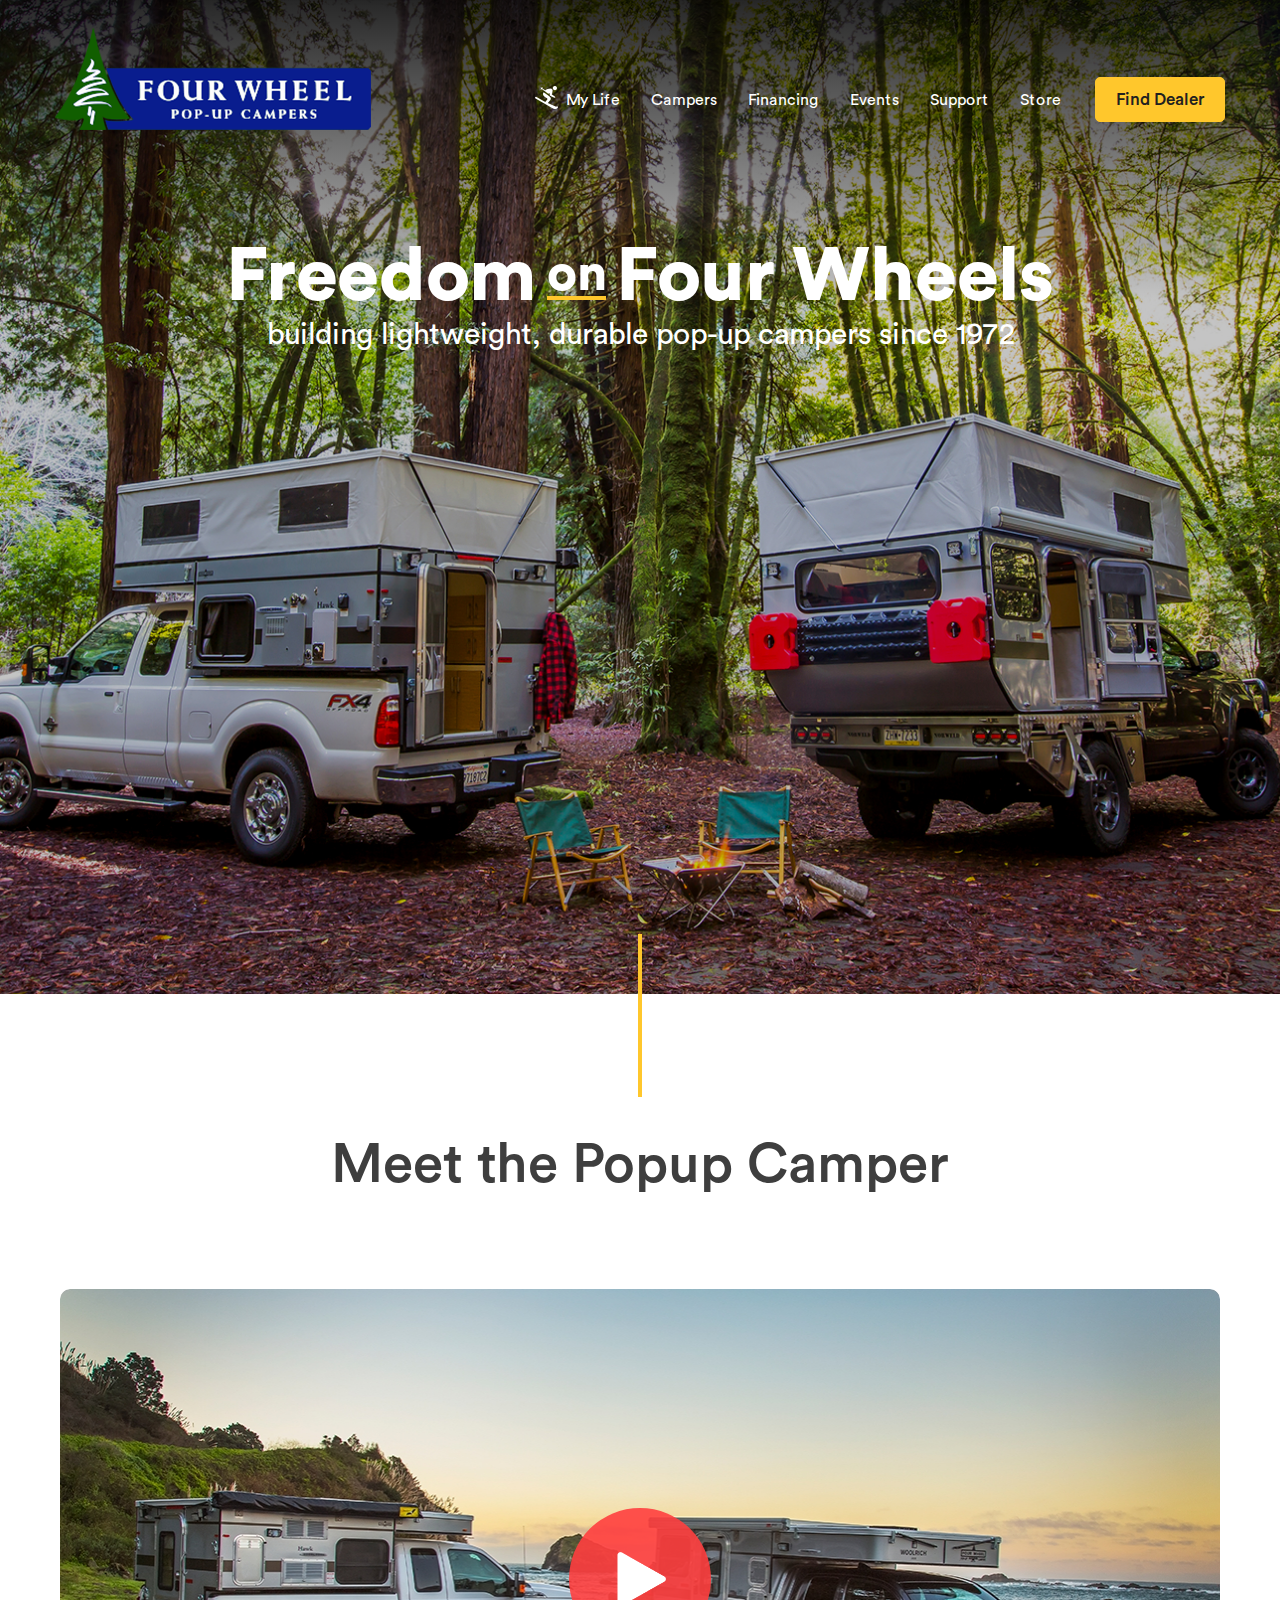
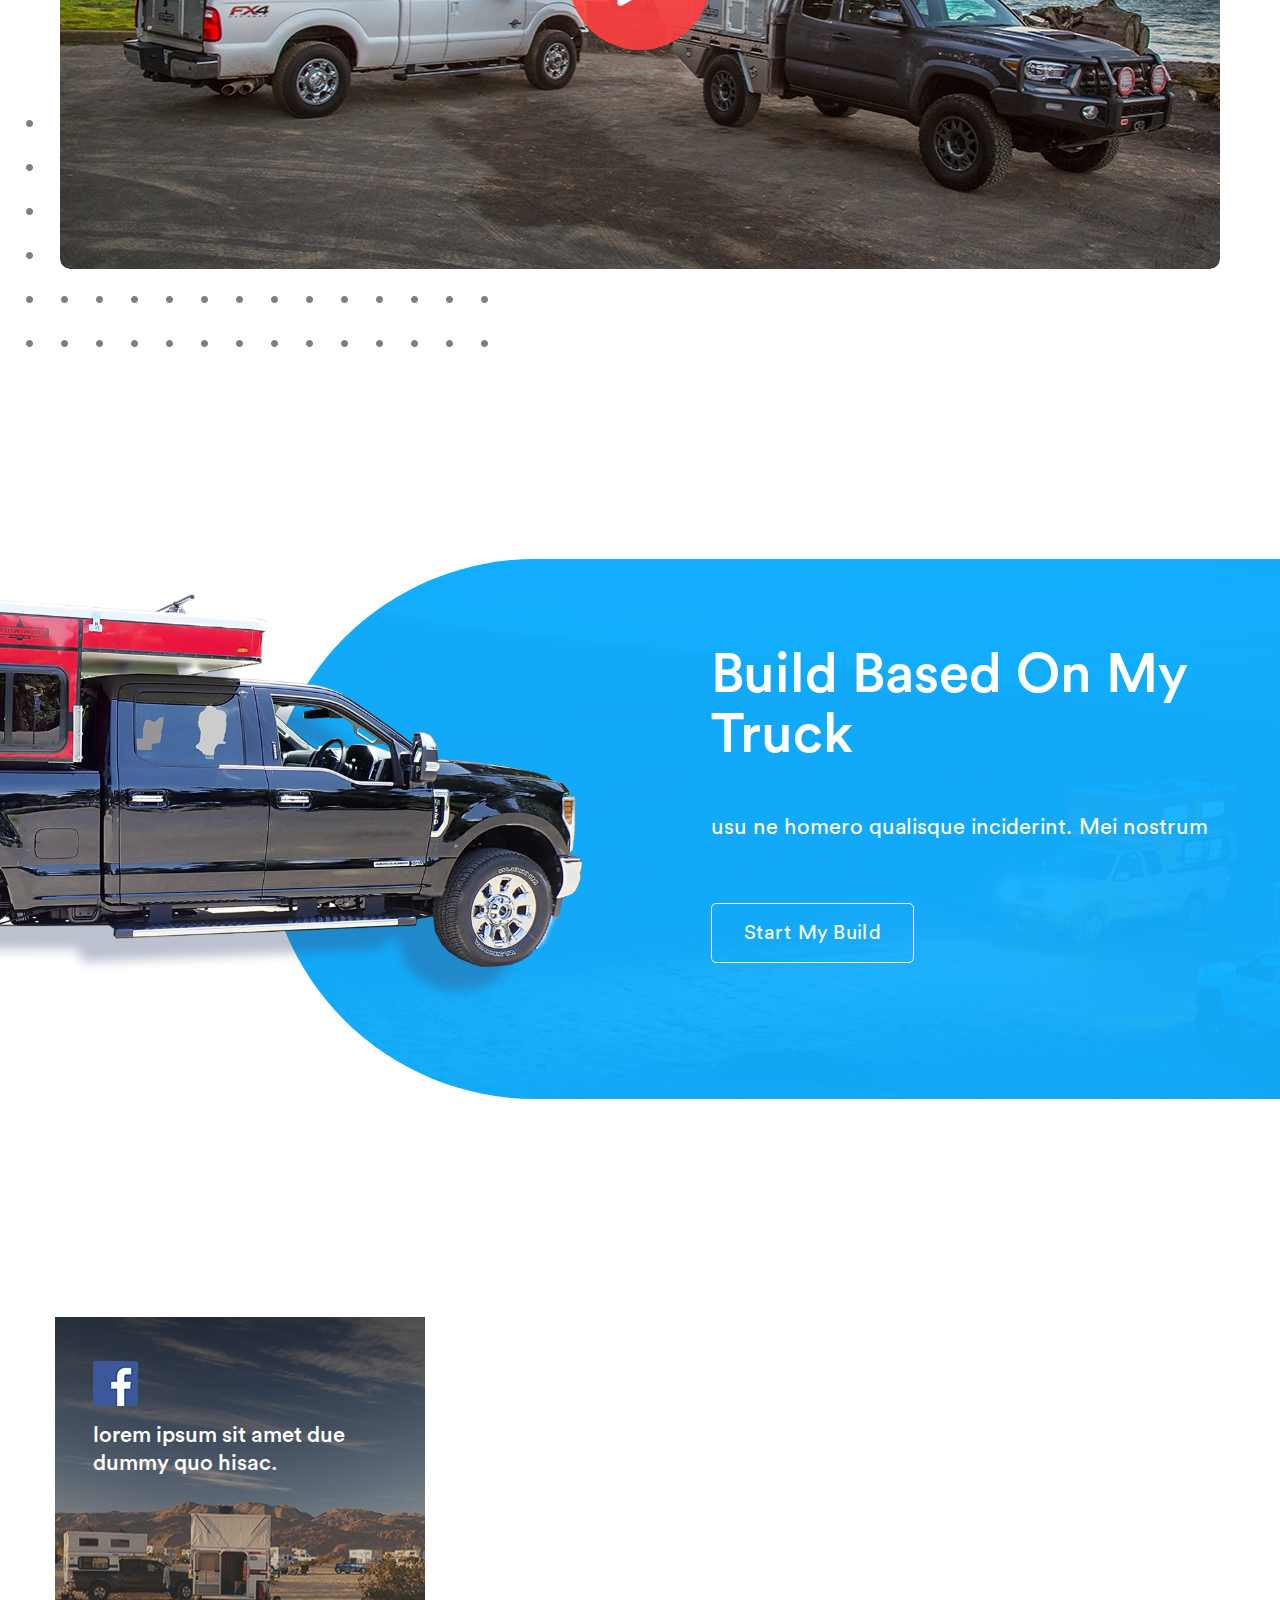
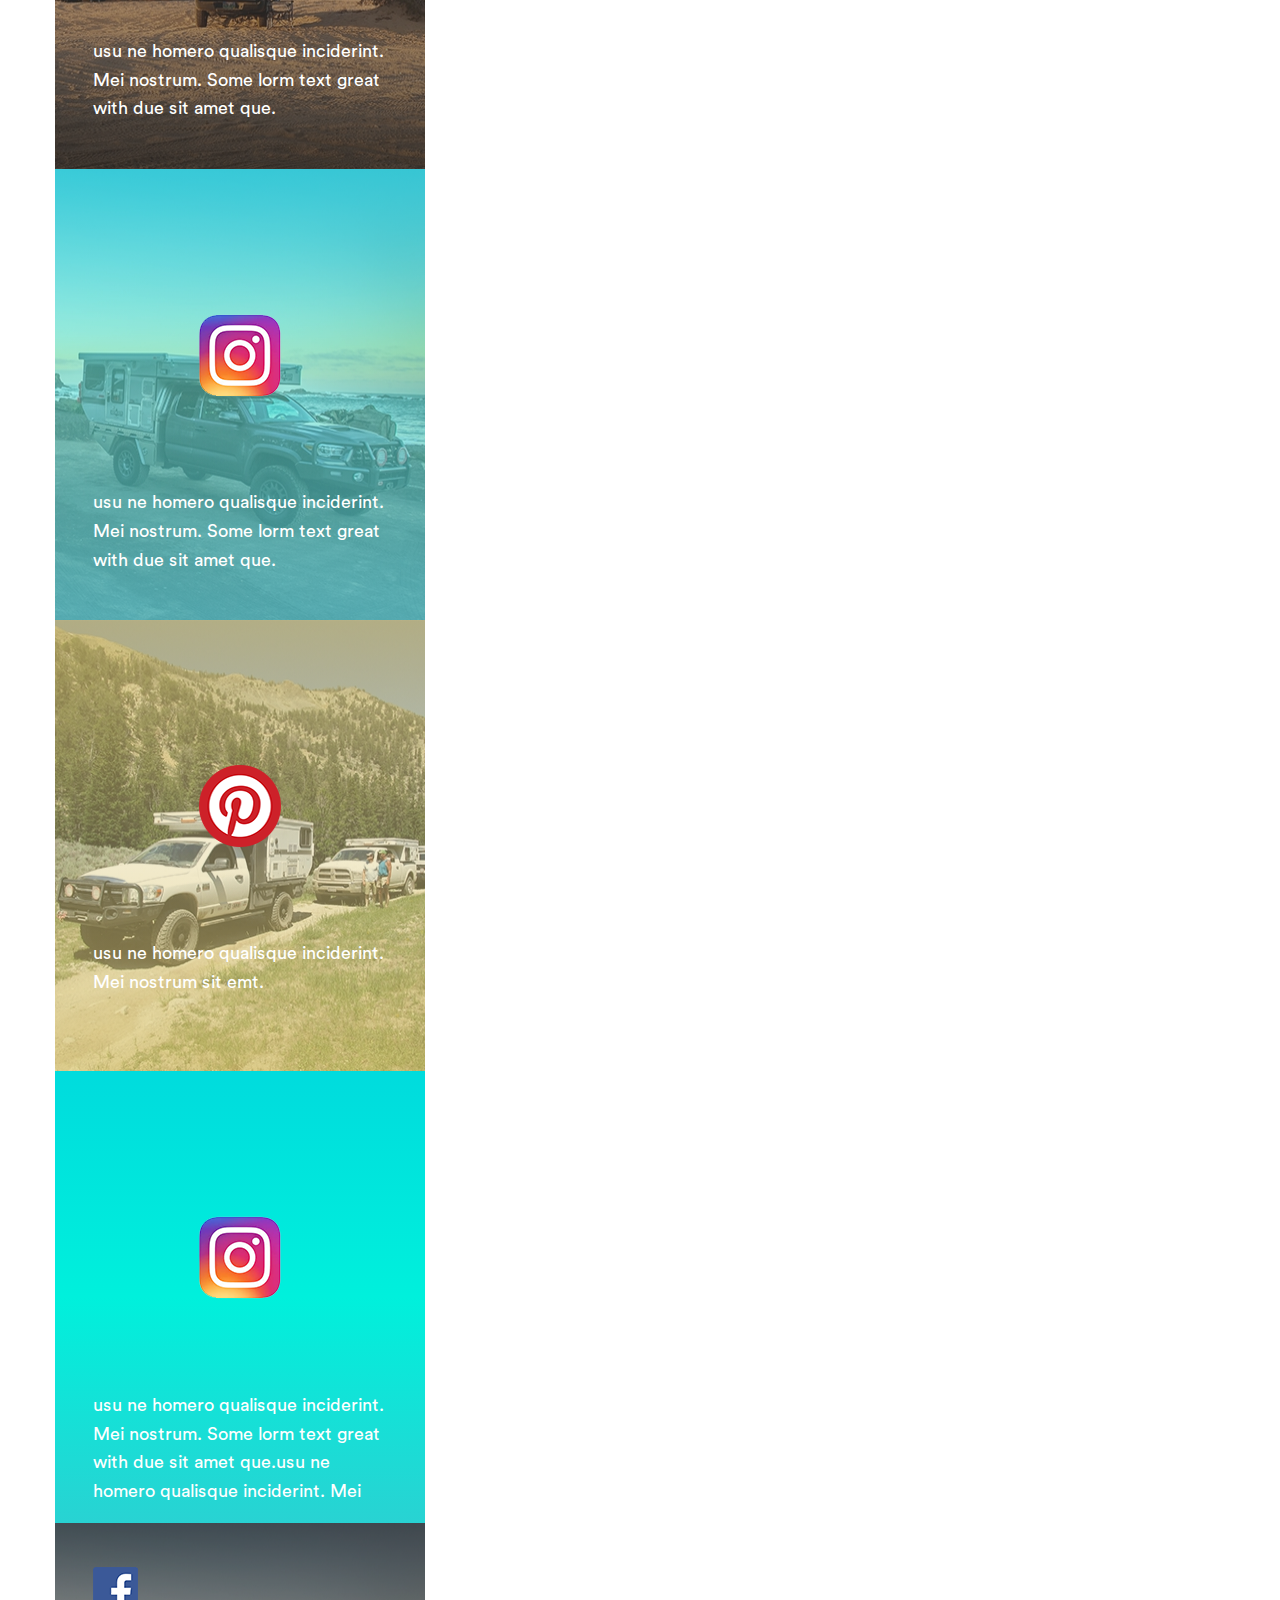
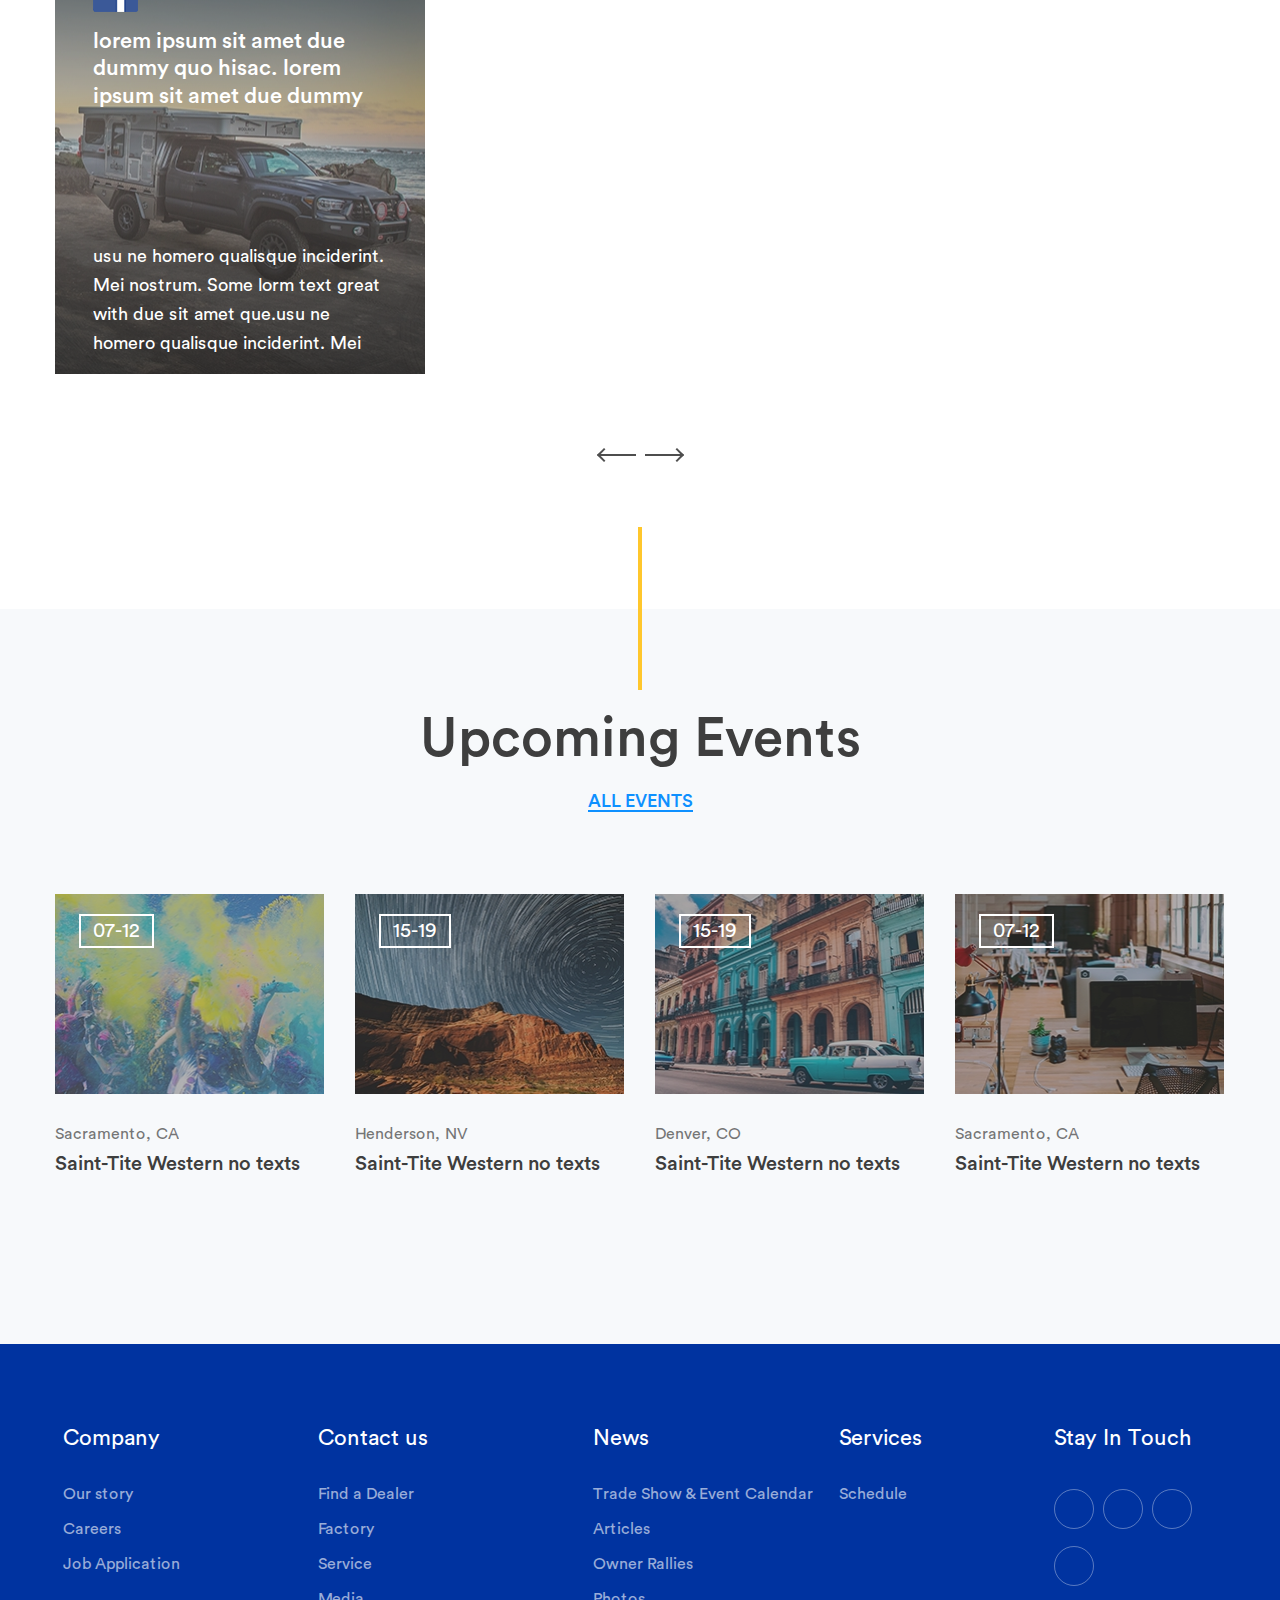
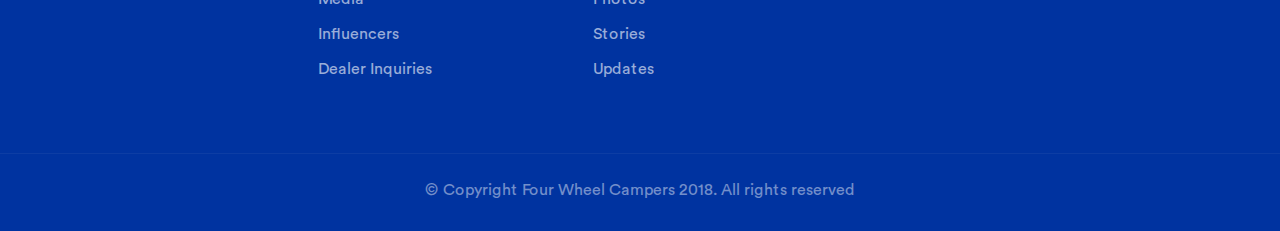
==== index.html @ 594dcde8 "Initial commit" ====
<!DOCTYPE html>
<html>
<head>
    <meta charset="utf-8">
    <meta http-equiv="X-UA-Compatible" content="IE=edge">
    <meta name="format-detection" content="telephone=no">
    <meta name="viewport" content="width=device-width, initial-scale=1">
    <title>Home - Four Wheel Campers | Low Profile, Light Weight, Pop-up Truck Campers</title>

    <link href="https://fonts.googleapis.com/css?family=Roboto:300,400,500" rel="stylesheet">
    <link rel="stylesheet" href="https://use.fontawesome.com/releases/v5.5.0/css/all.css" integrity="sha384-B4dIYHKNBt8Bc12p+WXckhzcICo0wtJAoU8YZTY5qE0Id1GSseTk6S+L3BlXeVIU" crossorigin="anonymous">
    <link rel="stylesheet" href="https://cdnjs.cloudflare.com/ajax/libs/Swiper/4.4.2/css/swiper.min.css">


    <link href="assets/css/screen.css" rel="stylesheet" type="text/css">
    <!--[if IE]>
    <script src="http://html5shiv.googlecode.com/svn/trunk/html5.js"></script>
    <![endif]-->
</head>

<body class="home">
    <div class="wrapper">
        <a class="btn-jump-to-content smooth-scroll" href="#main-content">Skip Navigation</a>

        <header id="header-main" class="header">
            <div class="container">
                <div class="logo">
                    <a href="index.html">
                        <img src="img/logo.png" alt=" Four Wheel Campers">
                    </a>
                </div>

                <div class="mobile-menu-toggle">
                    <span></span>
                </div>

                <nav class="main-nav desktop">
                    <ul>
                        <li><a href="index.html"><span class="icon-skiing"></span> My Life</a></li>
                        <li><a href="campers.html">Campers</a></li>
                        <li><a href="financing.html">Financing</a>
                            <ul class="sub-menu">
                                <li class="menu-item"><a href="#">Sistahs Go Red</a></li>
                                <li class="menu-item"><a href="#">Sistahs Go Red</a></li>
                                <li class="menu-item"><a href="#">Sistahs Go Red</a></li>
                            </ul>
                        </li>
                        <li><a href="events.html">Events</a></li>
                        <li><a href="support.html">Support</a></li>
                        <li><a href="store.html">Store</a></li>
                        <li class="btn-dealer"><a href="find-a-dealer.html">Find Dealer</a></li>
                    </ul>
                </nav>

                <div class="mobile-menu-wrap">
                    <div class="mobile-menu-box">
                        <ul class="mobile-menu">
                            <li><a href="index.html"><span class="icon-skiing"></span> My Life</a></li>
                            <li><a href="campers.html">Campers</a></li>
                            <li><a href="financing.html">Financing</a>
                                <ul class="sub-menu">
                                    <li class="menu-item"><a href="#">Sistahs Go Red</a></li>
                                    <li class="menu-item"><a href="#">Sistahs Go Red</a></li>
                                    <li class="menu-item"><a href="#">Sistahs Go Red</a></li>
                                </ul>
                            </li>
                            <li><a href="events.html">Events</a></li>
                            <li><a href="support.html">Support</a></li>
                            <li><a href="store.html">Store</a></li>
                            <li class="btn-dealer"><a href="find-a-dealer.html">Find  Dealer</a></li>
                        </ul>
                    </div>
                    <div class="mobile-menu-overlay"></div>
                </div>
            </div>
        </header>
        <header id="header-scrolling" class="header">
            <div class="container">
                <div class="logo">
                    <a href="index.html">
                        <img src="img/logo.png" alt=" Four Wheel Campers">
                    </a>
                </div>

                <div class="mobile-menu-toggle">
                    <span></span>
                </div>

                <nav class="main-nav desktop">
                    <ul>
                        <li><a href="index.html"><span class="icon-skiing"></span> My Life</a></li>
                        <li><a href="campers.html">Campers</a></li>
                        <li><a href="financing.html">Financing</a>
                            <ul class="sub-menu">
                                <li class="menu-item"><a href="#">Sistahs Go Red</a></li>
                                <li class="menu-item"><a href="#">Sistahs Go Red</a></li>
                                <li class="menu-item"><a href="#">Sistahs Go Red</a></li>
                            </ul>
                        </li>
                        <li><a href="events.html">Events</a></li>
                        <li><a href="support.html">Support</a></li>
                        <li><a href="store.html">Store</a></li>
                        <li class="btn-dealer"><a href="find-a-dealer.html">Find Dealer</a></li>
                    </ul>
                </nav>
            </div>
        </header>

        <main id="main-content">
            <section class="section section-hero inverse align-center vertical-line" style="background-image: url(img/banner_bg.jpg)">
                <div class="container">
                    <h1 class="hero-title">Freedom <span>on</span> Four Wheels</h1>
                    <div class="hero-desc content biggest">
                        <p>building lightweight, durable pop-up campers since 1972</p>
                    </div>
                </div>
            </section>

            <section class="section section-meet-popup">
                <div class="container">
                    <h2 class="section-title">Meet the Popup Camper</h2>

                    <a href="https://www.youtube.com/watch?v=MyvZIW8Rd5Y" class="youtube-video">
                        <div class="video-preview">
                            <img src="img/WoolrichEdition.jpg" alt="">
                        </div>
                    </a>
                </div>
            </section>

            <section class="section section-build-based inverse">
                <div class="container">
                    <div class="left-box">
                        <div class="four-truck-img-wrap">
                            <img class="" src="img/fourwh-truck.png" alt="Truck">
                        </div>
                    </div>
                    <div class="right-box">
                        <div class="build-based-box">
                            <h2 class="section-title">Build Based On My Truck</h2>
                            <div class="build-based-desc content big">
                                <p>usu ne homero qualisque inciderint. Mei nostrum</p>
                            </div>
                            <div class="build-based-btn-box">
                                <a href="#" class="btn white big inverse" title="Start My Build">Start My Build</a>
                            </div>
                        </div>
                    </div>
                </div>
            </section>

            <section class="section section-social-slider vertical-line">
                <div class="container">
                    <div class="swiper-container social-slider">
                        <div class="swiper-wrapper">
                            <div class="swiper-slide">
                                <a href="#" title="slide">
                                    <div class="slide-box">
                                        <img src="img/slide_1.jpg" alt="">
                                        <div class="slide-inner-box">
                                            <div class="slider-social-table">
                                                <div class="slider-social-table-body">
                                                    <img class="slide-icon facebook" src="img/icon_facebook.png" alt="">
                                                    <h3 class="slide-title">lorem ipsum sit amet due dummy quo hisac.</h3>
                                                </div>
                                                <div class="slider-social-table-footer">
                                                    <p class="slide-desc">usu ne homero qualisque inciderint. Mei nostrum. Some lorm text great with due sit amet que.</p>
                                                </div>
                                            </div>
                                        </div>
                                    </div>
                                </a>
                            </div>
                            <div class="swiper-slide">
                                <a href="#" title="slide">
                                    <div class="slide-box blue-overlay">
                                        <img src="img/slide_2.jpg" alt="">
                                        <div class="slide-inner-box">
                                            <div class="slider-social-table without-title">
                                                <div class="slider-social-table-body">
                                                    <img class="slide-icon instagram" src="img/icon_instagram.png" alt="">
                                                </div>
                                                <div class="slider-social-table-footer">
                                                    <p class="slide-desc">usu ne homero qualisque inciderint. Mei nostrum. Some lorm text great with due sit amet que.</p>
                                                </div>
                                            </div>
                                        </div>
                                    </div>
                                </a>
                            </div>
                            <div class="swiper-slide">
                                <a href="#" title="slide">
                                    <div class="slide-box orange-overlay">
                                        <img src="img/slide_3.jpg" alt="">
                                        <div class="slide-inner-box">
                                            <div class="slider-social-table without-title">
                                                <div class="slider-social-table-body">
                                                    <img class="slide-icon pinterest" src="img/icon_pinterest.png" alt="">
                                                </div>
                                                <div class="slider-social-table-footer">
                                                    <p class="slide-desc">usu ne homero qualisque inciderint. Mei nostrum sit emt.</p>
                                                </div>
                                            </div>
                                        </div>
                                    </div>
                                </a>
                            </div>
                            <div class="swiper-slide">
                                <a href="#" title="slide">
                                    <div class="slide-box blue-overlay">
                                        <img src="https://thebig.co/images/blogs/vertical_panorama02.jpg" alt="">
                                        <div class="slide-inner-box">
                                            <div class="slider-social-table without-title">
                                                <div class="slider-social-table-body">
                                                    <img class="slide-icon instagram" src="img/icon_instagram.png" alt="">
                                                </div>
                                                <div class="slider-social-table-footer">
                                                    <p class="slide-desc">usu ne homero qualisque inciderint. Mei nostrum. Some lorm text great with due sit amet que.usu ne homero qualisque inciderint. Mei nostrum. Some lorm text great with due sit amet que. usu ne homero qualisque inciderint. Mei nostrum. Some lorm text great with due sit amet que.</p>
                                                </div>
                                            </div>
                                        </div>
                                    </div>
                                </a>
                            </div>
                            <div class="swiper-slide">
                                <a href="#" title="slide">
                                    <div class="slide-box">
                                        <img src="img/slide_2.jpg" alt="">
                                        <div class="slide-inner-box">
                                            <div class="slider-social-table">
                                                <div class="slider-social-table-body">
                                                    <img class="slide-icon facebook" src="img/icon_facebook.png" alt="">
                                                    <h3 class="slide-title">lorem ipsum sit amet due dummy quo hisac. lorem ipsum sit amet due dummy quo hisac. lorem ipsum sit amet due dummy quo hisac.</h3>
                                                </div>
                                                <div class="slider-social-table-footer">
                                                    <p class="slide-desc">usu ne homero qualisque inciderint. Mei nostrum. Some lorm text great with due sit amet que.usu ne homero qualisque inciderint. Mei nostrum. Some lorm text great with due sit amet que.</p>
                                                </div>
                                            </div>
                                        </div>
                                    </div>
                                </a>
                            </div>
                        </div>
                        <div class="social-nav-box">
                            <div class="swiper-social-button-prev"></div>
                            <div class="swiper-social-button-next"></div>
                        </div>
                    </div>
                </div>
            </section>

            <section class="section section-upcoming-events">
                <div class="container">
                    <h2 class="section-title">Upcoming Events</h2>
                    <a href="#" class="go-link" title="All Events">All Events</a>
                    <ul class="events-list">
                        <li>
                            <a href="#" title="">
                                <div class="event-box">
                                    <div class="event-img-wrap wider">
                                        <span class="event-date">07-12</span>
                                        <img src="img/event_1.jpg" alt="">
                                    </div>
                                    <div class="event-info">
                                        <span class="event-location">Sacramento, CA</span>
                                        <h3 class="event-title">Saint-Tite Western no texts</h3>
                                    </div>
                                </div>
                            </a>
                        </li>
                        <li>
                            <a href="#" title="">
                                <div class="event-box">
                                    <div class="event-img-wrap wider">
                                        <span class="event-date">15-19</span>
                                        <img src="img/event_2.jpg" alt="">
                                    </div>
                                    <div class="event-info">
                                        <span class="event-location">Henderson, NV</span>
                                        <h3 class="event-title">Saint-Tite Western no texts</h3>
                                    </div>
                                </div>
                            </a>
                        </li>
                        <li>
                            <a href="#" title="">
                                <div class="event-box">
                                    <div class="event-img-wrap wider">
                                        <span class="event-date">15-19</span>
                                        <img src="img/event_3.jpg" alt="">
                                    </div>
                                    <div class="event-info">
                                        <span class="event-location">Denver, CO</span>
                                        <h3 class="event-title">Saint-Tite Western no texts</h3>
                                    </div>
                                </div>
                            </a>
                        </li>
                        <li>
                            <a href="#" title="">
                                <div class="event-box">
                                    <div class="event-img-wrap wider">
                                        <span class="event-date">07-12</span>
                                        <img src="img/event_4.jpg" alt="">
                                    </div>
                                    <div class="event-info">
                                        <span class="event-location">Sacramento, CA</span>
                                        <h3 class="event-title">Saint-Tite Western no texts</h3>
                                    </div>
                                </div>
                            </a>
                        </li>
                    </ul>
                </div>
            </section>
        </main>

        <footer id="footer">
            <div class="container">
                <ul class="footer-list">
                    <li>
                        <div class="footer-box">
                            <a href="#" class="footer-title">Company</a>
                            <a href="#" class="footer-link">Our story</a>
                            <a href="#" class="footer-link">Careers</a>
                            <a href="#" class="footer-link">Job Application</a>
                        </div>
                    </li>
                    <li>
                        <div class="footer-box">
                            <a href="#" class="footer-title">Contact us</a>
                            <a href="#" class="footer-link">Find a Dealer</a>
                            <a href="#" class="footer-link">Factory</a>
                            <a href="#" class="footer-link">Service</a>
                            <a href="#" class="footer-link">Media</a>
                            <a href="#" class="footer-link">Influencers</a>
                            <a href="#" class="footer-link">Dealer Inquiries</a>
                        </div>
                    </li>
                    <li>
                        <div class="footer-box">
                            <a href="#" class="footer-title">News</a>
                            <a href="#" class="footer-link">Trade Show & Event Calendar</a>
                            <a href="#" class="footer-link">Articles</a>
                            <a href="#" class="footer-link">Owner Rallies</a>
                            <a href="#" class="footer-link">Photos</a>
                            <a href="#" class="footer-link">Stories</a>
                            <a href="#" class="footer-link">Updates</a>
                        </div>
                    </li>
                    <li>
                        <div class="footer-box">
                            <a href="#" class="footer-title">Services</a>
                            <a href="#" class="footer-link">Schedule</a>
                        </div>
                    </li>
                    <li>
                        <div class="footer-box">
                            <span class="footer-title">Stay In Touch</span>
                            <ul class="social-list">
                                <li>
                                    <a href="#" title="Facebook">
                                        <i class="fab fa-facebook-f"></i>
                                    </a>
                                </li>
                                <li>
                                    <a href="#" title="Twitter">
                                        <i class="fab fa-twitter"></i>
                                    </a>
                                </li>
                                <li>
                                    <a href="#" title="Google+">
                                        <i class="fab fa-google-plus-g"></i>
                                    </a>
                                </li>
                                <li>
                                    <a href="#" title="Vimeo">
                                        <i class="fab fa-vimeo-v"></i>
                                    </a>
                                </li>
                            </ul>
                        </div>
                    </li>
                </ul>
            </div>
            <div class="footer-bottom-box">
                <div class="container">
                    <p class="copyright">© Copyright Four Wheel Campers 2018. All rights reserved</p>
                </div>
            </div>
        </footer>
    </div>

    <script src="//ajax.googleapis.com/ajax/libs/jquery/1.12.4/jquery.min.js"></script>
    <script src="//cdnjs.cloudflare.com/ajax/libs/Swiper/4.4.2/js/swiper.min.js"></script>
	<script src="assets/js/smooth-scroll.min.js"></script>
	<script src="assets/js/magnific.js"></script>
	<script src="assets/js/custom/scripts.js"></script>
</body>
</html>
---- assets/css/screen.css ----
/*fonts*/
/*fonts-weight*/
/*fonts-size*/
/*line-height*/
/*colors*/
/*transition*/
/*border-radius*/
/*import global styles */
/*----------------------------------------------------------------------------------*/
/*------------------------------RESET DEFAULT STYLES--------------------------------*/
/*----------------------------------------------------------------------------------*/
html, body {
  width: 100%;
  height: 100%; }

body {
  padding: 0;
  margin: 0;
  font: 400 18px/1.6 "CircularStd", Arial, sans-serif;
  background: #ffffff;
  color: #3e3e3e;
  -webkit-font-smoothing: antialiased;
  -moz-osx-font-smoothing: grayscale; }

div, p, a, span, em, strong, img, h1, h2, h3, h4, h5, h6, ul, ol, li, dl, dt, dd, table, td, tr, form, fieldset, label, select, input, textarea {
  padding: 0;
  margin: 0;
  outline: none;
  list-style: none; }

select, input, textarea {
  font-size: 18px;
  vertical-align: middle;
  color: #3e3e3e; }

textarea {
  vertical-align: top; }

:focus {
  outline: none; }

input[type=submit], button {
  cursor: pointer; }

img, fieldset {
  border: 0; }

table {
  border-collapse: collapse;
  border-spacing: 0; }

a:link, a:visited {
  font-family: "CircularStd", Arial, sans-serif;
  color: #3e3e3e;
  text-decoration: underline; }

a:hover {
  text-decoration: none; }

/*----------------------------------------------------------------------------------*/
/*-------------------------------------DEFAULT CLASSES------------------------------*/
/*----------------------------------------------------------------------------------*/
.float-r {
  float: right !important; }

.float-l {
  float: left !important; }

.no-float {
  float: none !important; }

.no-border {
  border: 0 !important; }

.no-bg {
  background: none !important; }

.no-margin {
  margin: 0 !important; }

.no-padding {
  padding: 0 !important; }

.no-display {
  display: none !important; }

.display {
  display: block !important; }

.inline {
  display: inline !important; }

.overflow {
  overflow: hidden !important; }

.align-r {
  text-align: right !important; }

.align-l {
  text-align: left !important; }

.align-c {
  text-align: center !important; }

.clear {
  clear: both; }

* {
  -webkit-box-sizing: border-box;
  -moz-box-sizing: border-box;
  box-sizing: border-box; }

em, i {
  font-style: italic; }

strong, b {
  font-weight: 600; }

a, .btn {
  -webkit-transition: 0.25s;
  -khtml-transition: 0.25s;
  -moz-transition: 0.25s;
  -ms-transition: 0.25s;
  -o-transition: 0.25s;
  transition: 0.25s; }

img {
  -webkit-user-select: none;
  -moz-user-select: none;
  -o-user-select: none;
  -khtml-user-select: none;
  user-select: none; }

.container {
  max-width: 1210px;
  width: 100%;
  margin: 0 auto;
  padding: 0 20px; }

.vertical-align .container {
  display: table;
  width: 100%;
  height: 494px;
  padding-top: 50px;
  padding-bottom: 50px; }
.vertical-align .container-box {
  display: table-cell;
  width: 100%;
  min-height: 50px;
  vertical-align: middle; }

.content {
  font-size: 20px;
  line-height: 1.6; }
  .content * {
    margin-bottom: 15px; }
    .content *:last-child {
      margin-bottom: 0; }
  .content h1, .content h2, .content h3, .content h4, .content h5, .content h6 {
    font-weight: 600;
    line-height: 1; }
  .content h1 {
    font-size: 55px; }
  .content h2 {
    font-size: 45px; }
  .content h3 {
    font-size: 35px; }
  .content h4 {
    font-size: 25px; }
  .content h5 {
    font-size: 22px; }
  .content h6 {
    font-size: 20px; }
  .content a {
    color: #212020; }
    .content a:hover {
      opacity: 0.7;
      text-decoration: none; }
  .content ul > li {
    position: relative;
    padding-left: 25px;
    margin-bottom: 1px;
    list-style-position: outside; }
    .content ul > li:before {
      position: absolute;
      display: inline-block;
      top: 0;
      left: 4px;
      content: '';
      margin-top: 12px;
      margin-right: 12px;
      width: 4px;
      height: 4px;
      background-color: #3e3e3e;
      -webkit-border-radius: 10px;
      -khtml-border-radius: 10px;
      -moz-border-radius: 10px;
      -ms-border-radius: 10px;
      -o-border-radius: 10px;
      border-radius: 10px;
      vertical-align: top; }
  .content ol {
    position: relative;
    counter-reset: myCounter; }
    .content ol > li {
      position: relative;
      padding-left: 30px;
      margin-bottom: 1px;
      list-style-position: outside; }
      .content ol > li:before {
        position: absolute;
        display: inline-block;
        top: 0;
        left: 0;
        counter-increment: myCounter;
        content: counter(myCounter) ". ";
        padding-right: 10px; }
  .content blockquote {
    max-width: 640px;
    margin-left: auto;
    margin-right: auto;
    padding-left: 10px;
    text-align: left;
    border-left: 2px solid #0b0b0b; }
  .content img {
    max-width: 100%;
    height: auto; }
    .content img.alignleft {
      float: left;
      margin: 4px 12px 12px 0; }
    .content img.alignright {
      float: right;
      margin: 4px 0 12px 12px; }
    .content img.aligncenter {
      display: block;
      margin: 0 auto 12px;
      clear: both; }
  .inverse .content {
    color: #ffffff; }
    .inverse .content ul > li:before {
      background-color: #ffffff; }
  .content.big {
    font-size: 22px; }
    .content.big h1 {
      font-size: 66px; }
    .content.big h2 {
      font-size: 54px; }
    .content.big h3 {
      font-size: 42px; }
    .content.big h4 {
      font-size: 30px; }
    .content.big h5 {
      font-size: 26.4px; }
    .content.big h6 {
      font-size: 24px; }
    .content.big ul > li:before {
      width: 6px;
      height: 6px;
      margin-top: 13px;
      margin-right: 13px; }
  .content.biggest {
    font-size: 30px; }
    .content.biggest h1 {
      font-size: 88px; }
    .content.biggest h2 {
      font-size: 72px; }
    .content.biggest h3 {
      font-size: 56px; }
    .content.biggest h4 {
      font-size: 40px; }
    .content.biggest h5 {
      font-size: 35.2px; }
    .content.biggest h6 {
      font-size: 32px; }
    .content.biggest ol > li {
      padding-left: 40px; }
    .content.biggest ul > li:before {
      width: 8px;
      height: 8px;
      margin-top: 18px;
      margin-right: 18px; }
  .align-center .content {
    text-align: center; }
    .align-center .content ul > li, .align-center .content ol > li {
      padding-left: 0; }
      .align-center .content ul > li:before, .align-center .content ol > li:before {
        position: relative;
        top: auto;
        left: auto; }
  @media all and (max-width: 1024px) {
    .content {
      font-size: 19px; }
      .content.big {
        font-size: 21px; }
      .content.biggest {
        font-size: 24px; } }
  @media all and (max-width: 767px) {
    .content {
      font-size: 18px; }
      .content.big {
        font-size: 20px; }
      .content.biggest {
        font-size: 22px; } }

/*----------------------------------------------------------------------------------*/
/*-------------------------------------WRAPPER--------------------------------------*/
/*----------------------------------------------------------------------------------*/
.wrapper {
  position: relative; }

/* CircularStd @font-face kit */
@font-face {
  font-family: 'CircularStd';
  src: url("../fonts/CircularStd-Book.eot");
  src: url("../fonts/CircularStd-Book.eot?#iefix") format("embedded-opentype"), url("../fonts/CircularStd-Book.woff") format("woff"), url("../fonts/CircularStd-Book.ttf") format("truetype"), url("../fonts/CircularStd-Book.svg#bcc26993292869431e54c666aafa8fcd") format("svg");
  font-weight: 400;
  font-style: normal; }
@font-face {
  font-family: 'CircularStd';
  src: url("../fonts/CircularStd-BookItalic.eot");
  src: url("../fonts/CircularStd-BookItalic.eot?#iefix") format("embedded-opentype"), url("../fonts/CircularStd-BookItalic.woff") format("woff"), url("../fonts/CircularStd-BookItalic.ttf") format("truetype"), url("../fonts/CircularStd-BookItalic.svg#bcc26993292869431e54c666aafa8fcd") format("svg");
  font-weight: 400;
  font-style: italic; }
@font-face {
  font-family: 'CircularStd';
  src: url("../fonts/CircularStd-Medium.eot");
  src: url("../fonts/CircularStd-Medium.eot?#iefix") format("embedded-opentype"), url("../fonts/CircularStd-Medium.woff") format("woff"), url("../fonts/CircularStd-Medium.ttf") format("truetype"), url("../fonts/CircularStd-Medium.svg#bcc26993292869431e54c666aafa8fcd") format("svg");
  font-weight: 500;
  font-style: normal; }
@font-face {
  font-family: 'CircularStd';
  src: url("../fonts/CircularStd-Bold.eot");
  src: url("../fonts/CircularStd-Bold.eot?#iefix") format("embedded-opentype"), url("../fonts/CircularStd-Bold.woff") format("woff"), url("../fonts/CircularStd-Bold.ttf") format("truetype"), url("../fonts/CircularStd-Bold.svg#bcc26993292869431e54c666aafa8fcd") format("svg");
  font-weight: 600;
  font-style: normal; }
@font-face {
  font-family: 'CircularStd';
  src: url("../fonts/CircularStd-Black.eot");
  src: url("../fonts/CircularStd-Black.eot?#iefix") format("embedded-opentype"), url("../fonts/CircularStd-Black.woff") format("woff"), url("../fonts/CircularStd-Black.ttf") format("truetype"), url("../fonts/CircularStd-Black.svg#bcc26993292869431e54c666aafa8fcd") format("svg");
  font-weight: 800;
  font-style: normal; }
a.btn, .btn {
  position: relative;
  display: inline-block;
  max-width: 100%;
  min-width: 170px;
  margin: 0;
  padding: 11px 18px;
  font-size: 16px;
  font-weight: 400;
  line-height: 1.4;
  letter-spacing: 0.02em;
  color: #212020;
  text-align: center;
  cursor: pointer;
  text-decoration: none;
  border: 1px solid #ffc72c;
  background-color: #ffc72c;
  -webkit-border-radius: 5px;
  -khtml-border-radius: 5px;
  -moz-border-radius: 5px;
  -ms-border-radius: 5px;
  -o-border-radius: 5px;
  border-radius: 5px; }
  @media all and (max-width: 767px) {
    a.btn, .btn {
      font-size: 16px;
      padding: 12px 20px; } }
  @media all and (min-width: 769px) {
    a.btn:hover, a.btn:focus, .btn:hover, .btn:focus {
      color: #ffc72c;
      background-color: transparent; } }
  a.btn.blue, .btn.blue {
    color: #ffffff;
    border-color: #00a3e0;
    background-color: #00a3e0; }
    @media all and (min-width: 769px) {
      a.btn.blue:hover, a.btn.blue:focus, .btn.blue:hover, .btn.blue:focus {
        color: #00a3e0;
        background-color: transparent; } }
    a.btn.blue.inverse, .btn.blue.inverse {
      color: #62666a;
      background-color: transparent; }
      @media all and (min-width: 769px) {
        a.btn.blue.inverse:hover, a.btn.blue.inverse:focus, .btn.blue.inverse:hover, .btn.blue.inverse:focus {
          color: #ffffff;
          background-color: #00a3e0; } }
  a.btn.white, .btn.white {
    border-color: #ffffff;
    background-color: #ffffff; }
    @media all and (min-width: 769px) {
      a.btn.white:hover, a.btn.white:focus, .btn.white:hover, .btn.white:focus {
        color: #ffffff;
        background-color: transparent; } }
    a.btn.white.inverse, .btn.white.inverse {
      color: #ffffff;
      background-color: transparent; }
      @media all and (min-width: 769px) {
        a.btn.white.inverse:hover, a.btn.white.inverse:focus, .btn.white.inverse:hover, .btn.white.inverse:focus {
          color: #212020;
          background-color: #ffffff; } }
  a.btn.big, .btn.big {
    padding: 15px 32px;
    font-size: 20px;
    font-weight: 400; }
    @media all and (max-width: 767px) {
      a.btn.big, .btn.big {
        font-size: 18px;
        padding: 13px 25px; } }

.main-nav > ul > li.btn-dealer a,
.mobile-menu > li.btn-dealer a,
.btn-dealer a {
  position: relative;
  display: inline-block;
  max-width: 100%;
  margin: 0;
  padding: 13px 15px;
  min-width: 130px;
  font-size: 17px;
  font-weight: 500;
  line-height: 1;
  color: #212020;
  text-align: center;
  cursor: pointer;
  text-decoration: none;
  border: 1px solid #ffc72c;
  background-color: #ffc72c;
  -webkit-border-radius: 5px;
  -khtml-border-radius: 5px;
  -moz-border-radius: 5px;
  -ms-border-radius: 5px;
  -o-border-radius: 5px;
  border-radius: 5px; }
  @media all and (min-width: 769px) {
    .main-nav > ul > li.btn-dealer a:focus, .main-nav > ul > li.btn-dealer a:hover,
    .mobile-menu > li.btn-dealer a:focus,
    .mobile-menu > li.btn-dealer a:hover,
    .btn-dealer a:focus,
    .btn-dealer a:hover {
      color: #ffc72c;
      background-color: transparent; } }
  .home .main-nav > ul > li.btn-dealer a, .home
  .mobile-menu > li.btn-dealer a, .home
  .btn-dealer a {
    min-width: 170px;
    padding: 14px 20px;
    font-size: 18px;
    font-weight: 800; }
    @media all and (max-width: 1440px) {
      .home .main-nav > ul > li.btn-dealer a, .home
      .mobile-menu > li.btn-dealer a, .home
      .btn-dealer a {
        padding: 13px 15px;
        min-width: 130px;
        font-size: 17px;
        font-weight: 500; } }

.mobile-menu > li.btn-dealer a {
  margin: 10px 25px 8px; }

.btn-jump-to-content {
  position: absolute;
  display: block;
  width: 300px;
  top: 0;
  left: 0;
  right: 0;
  margin: 0 auto;
  padding: 10px 15px;
  font-size: 20px;
  font-weight: 400;
  color: #3e3e3e;
  text-align: center;
  text-decoration: none;
  background-color: #ffffff;
  z-index: -9999;
  opacity: 0; }
  @media all and (min-width: 769px) {
    .btn-jump-to-content:hover {
      color: #ffc72c;
      text-decoration: none; }
    .btn-jump-to-content:focus {
      opacity: 1;
      text-decoration: none;
      z-index: 9999; } }

/* Magnific Popup CSS */
.mfp-bg {
  top: 0;
  left: 0;
  width: 100%;
  height: 100%;
  z-index: 1042;
  overflow: hidden;
  position: fixed;
  background: #0b0b0b;
  opacity: 0.8; }

.mfp-wrap {
  top: 0;
  left: 0;
  width: 100%;
  height: 100%;
  z-index: 1043;
  position: fixed;
  outline: none !important;
  -webkit-backface-visibility: hidden; }

.mfp-container {
  text-align: center;
  position: absolute;
  width: 100%;
  height: 100%;
  left: 0;
  top: 0;
  padding: 0 8px;
  box-sizing: border-box; }

.mfp-container:before {
  content: '';
  display: inline-block;
  height: 100%;
  vertical-align: middle; }

.mfp-align-top .mfp-container:before {
  display: none; }

.mfp-content {
  position: relative;
  display: inline-block;
  vertical-align: middle;
  margin: 0 auto;
  text-align: left;
  z-index: 1045; }

.mfp-inline-holder .mfp-content,
.mfp-ajax-holder .mfp-content {
  width: 100%;
  cursor: auto; }

.mfp-ajax-cur {
  cursor: progress; }

.mfp-zoom-out-cur, .mfp-zoom-out-cur .mfp-image-holder .mfp-close {
  cursor: -moz-zoom-out;
  cursor: -webkit-zoom-out;
  cursor: zoom-out; }

.mfp-zoom {
  cursor: pointer;
  cursor: -webkit-zoom-in;
  cursor: -moz-zoom-in;
  cursor: zoom-in; }

.mfp-auto-cursor .mfp-content {
  cursor: auto; }

.mfp-close,
.mfp-arrow,
.mfp-preloader,
.mfp-counter {
  -webkit-user-select: none;
  -moz-user-select: none;
  user-select: none; }

.mfp-loading.mfp-figure {
  display: none; }

.mfp-hide {
  display: none !important; }

.mfp-preloader {
  color: #CCC;
  position: absolute;
  top: 50%;
  width: auto;
  text-align: center;
  margin-top: -0.8em;
  left: 8px;
  right: 8px;
  z-index: 1044; }
  .mfp-preloader a {
    color: #CCC; }
    .mfp-preloader a:hover {
      color: #FFF; }

.mfp-s-ready .mfp-preloader {
  display: none; }

.mfp-s-error .mfp-content {
  display: none; }

button.mfp-close, button.mfp-arrow {
  overflow: visible;
  cursor: pointer;
  background: transparent;
  border: 0;
  -webkit-appearance: none;
  display: block;
  outline: none;
  padding: 0;
  z-index: 1046;
  box-shadow: none;
  touch-action: manipulation; }
button::-moz-focus-inner {
  padding: 0;
  border: 0; }

.mfp-close {
  width: 44px;
  height: 44px;
  line-height: 44px;
  position: absolute;
  right: 0;
  top: 0;
  text-decoration: none;
  text-align: center;
  opacity: 0.65;
  padding: 0 0 18px 10px;
  color: #FFF;
  font-style: normal;
  font-size: 28px;
  font-family: Arial, Baskerville, monospace; }
  .mfp-close:hover, .mfp-close:focus {
    opacity: 1; }
  .mfp-close:active {
    top: 1px; }

.mfp-close-btn-in .mfp-close {
  color: #333; }

.mfp-image-holder .mfp-close,
.mfp-iframe-holder .mfp-close {
  color: #FFF;
  right: -6px;
  text-align: right;
  padding-right: 6px;
  width: 100%; }

.mfp-counter {
  position: absolute;
  top: 0;
  right: 0;
  color: #CCC;
  font-size: 12px;
  line-height: 18px;
  white-space: nowrap; }

.mfp-arrow {
  position: absolute;
  opacity: 0.65;
  margin: 0;
  top: 50%;
  margin-top: -55px;
  padding: 0;
  width: 90px;
  height: 110px;
  -webkit-tap-highlight-color: transparent; }
  .mfp-arrow:active {
    margin-top: -54px; }
  .mfp-arrow:hover, .mfp-arrow:focus {
    opacity: 1; }
  .mfp-arrow:before, .mfp-arrow:after {
    content: '';
    display: block;
    width: 0;
    height: 0;
    position: absolute;
    left: 0;
    top: 0;
    margin-top: 35px;
    margin-left: 35px;
    border: medium inset transparent; }
  .mfp-arrow:after {
    border-top-width: 13px;
    border-bottom-width: 13px;
    top: 8px; }
  .mfp-arrow:before {
    border-top-width: 21px;
    border-bottom-width: 21px;
    opacity: 0.7; }

.mfp-arrow-left {
  left: 0; }
  .mfp-arrow-left:after {
    border-right: 17px solid #FFF;
    margin-left: 31px; }
  .mfp-arrow-left:before {
    margin-left: 25px;
    border-right: 27px solid #3F3F3F; }

.mfp-arrow-right {
  right: 0; }
  .mfp-arrow-right:after {
    border-left: 17px solid #FFF;
    margin-left: 39px; }
  .mfp-arrow-right:before {
    border-left: 27px solid #3F3F3F; }

.mfp-iframe-holder {
  padding-top: 40px;
  padding-bottom: 40px; }
  .mfp-iframe-holder .mfp-content {
    line-height: 0;
    width: 100%;
    max-width: 900px; }
  .mfp-iframe-holder .mfp-close {
    top: -40px; }

.mfp-iframe-scaler {
  width: 100%;
  height: 0;
  overflow: hidden;
  padding-top: 56.25%; }
  .mfp-iframe-scaler iframe {
    position: absolute;
    display: block;
    top: 0;
    left: 0;
    width: 100%;
    height: 100%;
    box-shadow: 0 0 8px rgba(0, 0, 0, 0.6);
    background: #000; }

/* Main image in popup */
img.mfp-img {
  width: auto;
  max-width: 100%;
  height: auto;
  display: block;
  line-height: 0;
  box-sizing: border-box;
  padding: 40px 0 40px;
  margin: 0 auto; }

/* The shadow behind the image */
.mfp-figure {
  line-height: 0; }
  .mfp-figure:after {
    content: '';
    position: absolute;
    left: 0;
    top: 40px;
    bottom: 40px;
    display: block;
    right: 0;
    width: auto;
    height: auto;
    z-index: -1;
    box-shadow: 0 0 8px rgba(0, 0, 0, 0.6);
    background: #444; }
  .mfp-figure small {
    color: #BDBDBD;
    display: block;
    font-size: 12px;
    line-height: 14px; }
  .mfp-figure figure {
    margin: 0; }

.mfp-bottom-bar {
  margin-top: -36px;
  position: absolute;
  top: 100%;
  left: 0;
  width: 100%;
  cursor: auto; }

.mfp-title {
  text-align: left;
  line-height: 18px;
  color: #F3F3F3;
  word-wrap: break-word;
  padding-right: 36px; }

.mfp-image-holder .mfp-content {
  max-width: 100%; }

.mfp-gallery .mfp-image-holder .mfp-figure {
  cursor: pointer; }

@media screen and (max-width: 800px) and (orientation: landscape), screen and (max-height: 300px) {
  /**
   * Remove all paddings around the image on small screen
   */
  .mfp-img-mobile .mfp-image-holder {
    padding-left: 0;
    padding-right: 0; }
  .mfp-img-mobile img.mfp-img {
    padding: 0; }
  .mfp-img-mobile .mfp-figure:after {
    top: 0;
    bottom: 0; }
  .mfp-img-mobile .mfp-figure small {
    display: inline;
    margin-left: 5px; }
  .mfp-img-mobile .mfp-bottom-bar {
    background: rgba(0, 0, 0, 0.6);
    bottom: 0;
    margin: 0;
    top: auto;
    padding: 3px 5px;
    position: fixed;
    box-sizing: border-box; }
    .mfp-img-mobile .mfp-bottom-bar:empty {
      padding: 0; }
  .mfp-img-mobile .mfp-counter {
    right: 5px;
    top: 3px; }
  .mfp-img-mobile .mfp-close {
    top: 0;
    right: 0;
    width: 35px;
    height: 35px;
    line-height: 35px;
    background: rgba(0, 0, 0, 0.6);
    position: fixed;
    text-align: center;
    padding: 0; } }
@media all and (max-width: 900px) {
  .mfp-arrow {
    -webkit-transform: scale(0.75);
    transform: scale(0.75); }

  .mfp-arrow-left {
    -webkit-transform-origin: 0;
    transform-origin: 0; }

  .mfp-arrow-right {
    -webkit-transform-origin: 100%;
    transform-origin: 100%; }

  .mfp-container {
    padding-left: 6px;
    padding-right: 6px; } }
.header {
  position: absolute;
  z-index: 1000;
  top: 0;
  left: 0;
  width: 100%;
  padding-top: 11px;
  padding-bottom: 11px;
  min-height: 132px;
  text-align: right;
  opacity: 0;
  -webkit-transition: 0.35s;
  -khtml-transition: 0.35s;
  -moz-transition: 0.35s;
  -ms-transition: 0.35s;
  -o-transition: 0.35s;
  transition: 0.35s; }
  .header.show, .no-js .header, html:not(.js) .header {
    opacity: 1; }
  .header.white-bg {
    background-color: #ffffff; }
  .header .container {
    position: relative; }
    .home .header .container {
      max-width: 1832px; }
      @media all and (max-width: 1440px) {
        .home .header .container {
          max-width: 1210px; } }
  .home .header {
    min-height: 166px;
    padding-top: 28px;
    padding-bottom: 28px; }
  @media all and (max-width: 1024px) {
    .header {
      min-height: 70px !important;
      padding: 8px 0 3px !important;
      text-align: left; } }

#header-scrolling {
  position: fixed;
  z-index: 1010;
  top: -92px;
  min-height: 82px;
  padding-top: 11px;
  padding-bottom: 11px;
  background-color: #ffffff;
  -webkit-box-shadow: 0 5px 10px 0 rgba(0, 0, 0, 0.2);
  -moz-box-shadow: 0 5px 10px 0 rgba(0, 0, 0, 0.2);
  box-shadow: 0 5px 10px 0 rgba(0, 0, 0, 0.2); }
  @media all and (max-width: 1024px) {
    #header-scrolling {
      top: -80px;
      min-height: 70px; } }
  .direction-up #header-scrolling {
    top: 0; }
  .direction-down #header-scrolling {
    top: -92px; }
    @media all and (max-width: 1024px) {
      .direction-down #header-scrolling {
        top: -80px; } }
  .home.overflow.direction-down #header-scrolling, .overflow.direction-down #header-scrolling {
    top: 0; }

.logo {
  overflow: hidden;
  float: left;
  max-width: 316px;
  -webkit-transition: 0.35s;
  -khtml-transition: 0.35s;
  -moz-transition: 0.35s;
  -ms-transition: 0.35s;
  -o-transition: 0.35s;
  transition: 0.35s; }
  .logo img {
    max-width: 100%;
    max-height: 100%; }
  #header-scrolling .logo {
    max-width: 158px; }
  .home .logo {
    margin-left: 10px; }
    @media all and (max-width: 1440px) {
      .home .logo {
        margin-left: 0; } }
  @media all and (max-width: 1024px) {
    .logo {
      max-width: 158px; } }

.home #header-scrolling .logo {
  margin-left: 0; }

.mobile-menu-wrap,
.mobile-menu-toggle {
  display: none; }

.mobile-menu-wrap {
  position: fixed;
  z-index: 99999;
  right: 0;
  height: 0;
  width: 0;
  top: 70px;
  -webkit-transition-delay: 0.35s;
  -khtml-transition-delay: 0.35s;
  -moz-transition-delay: 0.35s;
  -ms-transition-delay: 0.35s;
  -o-transition-delay: 0.35s;
  transition-delay: 0.35s; }
  .admin-bar .mobile-menu-wrap {
    top: 108px; }
  .mobile-menu-wrap.showing {
    height: 100%;
    width: 100%;
    -webkit-transition-delay: 0s;
    -khtml-transition-delay: 0s;
    -moz-transition-delay: 0s;
    -ms-transition-delay: 0s;
    -o-transition-delay: 0s;
    transition-delay: 0s; }
  @media all and (max-width: 1024px) {
    .mobile-menu-wrap {
      display: block; } }

.mobile-menu-overlay {
  position: absolute;
  z-index: 1;
  right: 0;
  width: 100%;
  height: 100%;
  background-color: rgba(0, 0, 0, 0.25);
  opacity: 0;
  -webkit-transition: opacity 0.35s;
  -khtml-transition: opacity 0.35s;
  -moz-transition: opacity 0.35s;
  -ms-transition: opacity 0.35s;
  -o-transition: opacity 0.35s;
  transition: opacity 0.35s; }
  .showing .mobile-menu-overlay {
    opacity: 1; }

.mobile-menu-box {
  position: absolute;
  width: 100%;
  height: 100%;
  right: -100%;
  z-index: 2;
  padding-bottom: 100px;
  background-color: rgba(255, 255, 255, 0.9);
  -webkit-transition: right 0.35s;
  -khtml-transition: right 0.35s;
  -moz-transition: right 0.35s;
  -ms-transition: right 0.35s;
  -o-transition: right 0.35s;
  transition: right 0.35s;
  overflow: auto;
  -webkit-box-shadow: -10px 10px 30px rgba(0, 0, 0, 0.2);
  -moz-box-shadow: -10px 10px 30px rgba(0, 0, 0, 0.2);
  box-shadow: -10px 10px 30px rgba(0, 0, 0, 0.2); }
  .showing .mobile-menu-box {
    right: 0; }

.mobile-menu-toggle {
  position: absolute;
  right: 0;
  top: -8px;
  height: 70px;
  width: 70px;
  vertical-align: middle;
  cursor: pointer;
  font-size: 26px; }
  .mobile-menu-toggle span:before,
  .mobile-menu-toggle span:after,
  .mobile-menu-toggle span {
    position: absolute;
    display: block;
    content: '';
    cursor: pointer;
    height: 2px;
    width: 30px;
    background-color: #ffc72c;
    -webkit-transition: all 0.35s;
    -khtml-transition: all 0.35s;
    -moz-transition: all 0.35s;
    -ms-transition: all 0.35s;
    -o-transition: all 0.35s;
    transition: all 0.35s; }
    .scrolling .mobile-menu-toggle span:before, .scrolling
    .mobile-menu-toggle span:after, .scrolling
    .mobile-menu-toggle span {
      background-color: #3e3e3e; }
  .mobile-menu-toggle span {
    z-index: 999999;
    left: 50%;
    top: 50%;
    -webkit-transform: translate(-50%, -50%);
    -khtml-transform: translate(-50%, -50%);
    -moz-transform: translate(-50%, -50%);
    -ms-transform: translate(-50%, -50%);
    -o-transform: translate(-50%, -50%);
    transform: translate(-50%, -50%); }
  .mobile-menu-toggle span:before {
    top: -9px; }
  .mobile-menu-toggle span:after {
    bottom: -9px; }
  .mobile-menu-toggle.active span {
    background-color: transparent; }
  .mobile-menu-toggle.active span:before {
    -webkit-transform: rotate(45deg);
    -khtml-transform: rotate(45deg);
    -moz-transform: rotate(45deg);
    -ms-transform: rotate(45deg);
    -o-transform: rotate(45deg);
    transform: rotate(45deg);
    top: 0; }
  .mobile-menu-toggle.active span:after {
    -webkit-transform: rotate(-45deg);
    -khtml-transform: rotate(-45deg);
    -moz-transform: rotate(-45deg);
    -ms-transform: rotate(-45deg);
    -o-transform: rotate(-45deg);
    transform: rotate(-45deg);
    bottom: 0; }
  @media all and (max-width: 1024px) {
    .mobile-menu-toggle {
      display: block; } }

/*--------------------------------------NAV-----------------------------------------*/
.main-nav {
  display: table;
  width: 100%;
  height: 94px;
  max-width: -webkit-calc(100% - 316px);
  max-width: calc(100% - 316px); }
  .main-nav > ul {
    display: table-cell;
    width: 100%;
    text-align: right;
    vertical-align: bottom; }
    .main-nav > ul > li {
      position: relative;
      display: inline-block;
      text-align: center; }
      .main-nav > ul > li a {
        position: relative;
        display: inline-block;
        padding: 13px 13px;
        color: #ffffff;
        font-weight: 400;
        font-size: 16px;
        line-height: 1;
        text-decoration: none; }
        .main-nav > ul > li a:hover, .main-nav > ul > li a:focus {
          color: #ffc72c;
          text-decoration: none; }
          .main-nav > ul > li a:hover .icon-skiing, .main-nav > ul > li a:focus .icon-skiing {
            background-image: url(../../img/skiing_big_yellow.png); }
        .main-nav > ul > li a.current-menu-item a {
          color: #ffc72c;
          text-decoration: underline; }
          .main-nav > ul > li a.current-menu-item a .icon-skiing {
            background-image: url(../../img/skiing_big_yellow.png); }
        .white-bg .main-nav > ul > li a, #header-scrolling .main-nav > ul > li a {
          color: #212020; }
          .white-bg .main-nav > ul > li a:hover, .white-bg .main-nav > ul > li a:focus, #header-scrolling .main-nav > ul > li a:hover, #header-scrolling .main-nav > ul > li a:focus {
            color: #ffc72c;
            text-decoration: none; }
            .white-bg .main-nav > ul > li a:hover .icon-skiing, .white-bg .main-nav > ul > li a:focus .icon-skiing, #header-scrolling .main-nav > ul > li a:hover .icon-skiing, #header-scrolling .main-nav > ul > li a:focus .icon-skiing {
              background-image: url(../../img/skiing_big_yellow.png); }
          .white-bg .main-nav > ul > li a.current-menu-item a, #header-scrolling .main-nav > ul > li a.current-menu-item a {
            color: #ffc72c;
            text-decoration: underline; }
            .white-bg .main-nav > ul > li a.current-menu-item a .icon-skiing, #header-scrolling .main-nav > ul > li a.current-menu-item a .icon-skiing {
              background-image: url(../../img/skiing_big_yellow.png); }
      .main-nav > ul > li.btn-dealer {
        margin-left: 16px; }
  @media all and (max-width: 1024px) {
    .main-nav.desktop {
      display: none; } }
  .home .main-nav {
    height: 90px;
    max-width: -webkit-calc(100% - 326px);
    max-width: calc(100% - 326px); }
    .home .main-nav > ul > li a {
      padding: 13px 22px;
      font-size: 24px; }
    .home .main-nav > ul > li.btn-dealer {
      margin-left: 27px; }
      @media all and (max-width: 1440px) {
        .home .main-nav > ul > li.btn-dealer {
          margin-left: 16px; } }
    @media all and (max-width: 1440px) {
      .home .main-nav {
        height: 94px;
        max-width: -webkit-calc(100% - 316px);
        max-width: calc(100% - 316px); }
        .home .main-nav > ul > li a {
          padding: 13px 13px;
          font-size: 16px; } }
  #header-scrolling .main-nav {
    height: 60px;
    max-width: -webkit-calc(100% - 158px);
    max-width: calc(100% - 158px); }
    #header-scrolling .main-nav > ul {
      vertical-align: middle; }
      #header-scrolling .main-nav > ul > li a {
        padding: 12px 13px;
        font-size: 16px; }

.icon-skiing {
  position: relative;
  top: 6px;
  display: inline-block;
  margin-right: 4px;
  width: 23px;
  height: 23px;
  background-image: url(../../img/skiing_big_light.png);
  -webkit-transition: 0.25s;
  -khtml-transition: 0.25s;
  -moz-transition: 0.25s;
  -ms-transition: 0.25s;
  -o-transition: 0.25s;
  transition: 0.25s;
  background-position: center;
  background-size: cover;
  background-repeat: no-repeat; }
  #header-scrolling .icon-skiing, .icon-skiing.dark {
    background-image: url(../../img/skiing_big_dark.png); }
  .home .icon-skiing {
    top: 4px; }

.mobile-menu {
  padding-top: 20px;
  padding-bottom: 20px; }
  .mobile-menu > li {
    position: relative;
    display: block; }
    .mobile-menu > li a {
      position: relative;
      display: inline-block;
      text-transform: uppercase;
      margin: 10px 25px 8px;
      padding: 5px 0;
      color: #212020;
      text-decoration: none; }
      @media all and (min-width: 769px) {
        .mobile-menu > li a:hover, .mobile-menu > li a:focus {
          color: #ffc72c;
          text-decoration: none; }
          .mobile-menu > li a:hover .icon-skiing, .mobile-menu > li a:focus .icon-skiing {
            background-image: url(../../img/skiing_big_yellow.png); } }
      .mobile-menu > li a.current-menu-item a {
        color: #ffc72c;
        text-decoration: underline; }
        .mobile-menu > li a.current-menu-item a .icon-skiing {
          background-image: url(../../img/skiing_big_yellow.png); }
      .scrolling .mobile-menu > li a {
        color: #212020; }
        @media all and (min-width: 769px) {
          .scrolling .mobile-menu > li a:hover, .scrolling .mobile-menu > li a:focus {
            color: #ffc72c;
            text-decoration: none; }
            .scrolling .mobile-menu > li a:hover .icon-skiing, .scrolling .mobile-menu > li a:focus .icon-skiing {
              background-image: url(../../img/skiing_big_yellow.png); } }
        .scrolling .mobile-menu > li a.current-menu-item a {
          color: #ffc72c;
          text-decoration: underline; }
          .scrolling .mobile-menu > li a.current-menu-item a .icon-skiing {
            background-image: url(../../img/skiing_big_yellow.png); }
  .mobile-menu > .current-menu-item > a,
  .mobile-menu > li > a:hover {
    text-decoration: none; }
  @media all and (min-width: 769px) {
    .mobile-menu:hover:after {
      color: #0097de; } }
  .mobile-menu.open:after {
    content: "\f106"; }
  .mobile-menu .icon-skiing {
    background-image: url(../../img/skiing_big_dark.png); }

.main-nav .sub-menu {
  overflow: hidden;
  display: block;
  position: absolute;
  z-index: 10;
  top: 40px;
  left: 0;
  min-width: 100%;
  padding: 8px 0;
  opacity: 0;
  visibility: hidden;
  text-align: left;
  background-color: rgba(255, 255, 255, 0.9);
  -webkit-box-shadow: 0 5px 10px 0 rgba(0, 0, 0, 0.2);
  -moz-box-shadow: 0 5px 10px 0 rgba(0, 0, 0, 0.2);
  box-shadow: 0 5px 10px 0 rgba(0, 0, 0, 0.2);
  -webkit-border-radius: 5px;
  -khtml-border-radius: 5px;
  -moz-border-radius: 5px;
  -ms-border-radius: 5px;
  -o-border-radius: 5px;
  border-radius: 5px;
  -webkit-transition: 0.35s;
  -khtml-transition: 0.35s;
  -moz-transition: 0.35s;
  -ms-transition: 0.35s;
  -o-transition: 0.35s;
  transition: 0.35s; }
  .home .main-nav .sub-menu {
    top: 48px; }
    @media all and (max-width: 1440px) {
      .home .main-nav .sub-menu {
        top: 40px; } }

.main-nav ul > li:hover .sub-menu {
  opacity: 1;
  visibility: visible;
  margin: 0; }
.main-nav .sub-menu li {
  display: block;
  min-width: 220px; }
  .home .main-nav .sub-menu li {
    min-width: 250px; }
    @media all and (max-width: 1440px) {
      .home .main-nav .sub-menu li {
        min-width: 220px; } }
.main-nav .sub-menu a {
  display: inline-block;
  font-size: 15px;
  color: #212020; }
  @media all and (min-width: 769px) {
    .main-nav .sub-menu a:hover, .main-nav .sub-menu a:focus {
      color: #ffc72c; } }
  .home .main-nav .sub-menu a {
    font-size: 20px; }
    @media all and (max-width: 1440px) {
      .home .main-nav .sub-menu a {
        font-size: 15px; } }
.main-nav .sub-menu a:hover,
.main-nav .sub-menu .current-menu-item a {
  text-decoration: none; }

.main-nav .sub-menu .sub-menu,
.mobile-menu .sub-menu .sub-menu {
  display: none; }

.mobile-menu .sub-menu {
  display: block;
  padding-left: 20px; }
  .mobile-menu .sub-menu a {
    font-size: 16px; }
    @media all and (min-width: 769px) {
      .mobile-menu .sub-menu a:hover {
        text-decoration: none; } }
  .mobile-menu .sub-menu .sub-menu {
    padding-left: 45px; }

#footer {
  padding-top: 82px;
  background-color: #0033a0; }
  #footer .container {
    max-width: 1240px; }
  @media all and (max-width: 767px) {
    #footer {
      padding-top: 62px; } }

.footer-list {
  overflow: hidden;
  margin: 0 -10px;
  padding-bottom: 66px; }
  @media all and (max-width: 767px) {
    .footer-list {
      margin-bottom: -30px;
      padding-bottom: 46px; } }
  .footer-list > li {
    float: left;
    width: 20%;
    padding: 0 10px; }
    .footer-list > li > :last-child {
      margin-bottom: 0; }
    .footer-list > li:first-child {
      padding-left: 33px;
      width: 22.8%; }
      @media all and (max-width: 1024px) {
        .footer-list > li:first-child {
          padding-left: 10px; } }
    .footer-list > li:nth-child(2) {
      width: 22.5%; }
    .footer-list > li:nth-child(3) {
      width: 20.2%; }
    .footer-list > li:nth-child(4) {
      width: 17.6%; }
    .footer-list > li:last-child {
      width: 16.9%; }
    @media all and (max-width: 960px) {
      .footer-list > li {
        width: 33.33%;
        margin-bottom: 30px; }
        .footer-list > li:first-child, .footer-list > li:nth-child(2), .footer-list > li:nth-child(3), .footer-list > li:nth-child(4) {
          width: 33.33%; }
        .footer-list > li:last-child {
          width: 50%; }
        .footer-list > li:nth-child(3n + 4) {
          clear: both; } }
    @media all and (max-width: 620px) {
      .footer-list > li {
        width: 50%; }
        .footer-list > li:first-child, .footer-list > li:nth-child(2), .footer-list > li:nth-child(3), .footer-list > li:nth-child(4) {
          width: 50%; }
        .footer-list > li:last-child {
          width: 100%; }
        .footer-list > li:nth-child(3n + 4) {
          clear: none; }
        .footer-list > li:nth-child(odd) {
          clear: both; } }
    @media all and (max-width: 420px) {
      .footer-list > li {
        width: 100% !important; } }

.footer-box {
  margin-bottom: 45px; }
  @media all and (max-width: 767px) {
    .footer-box {
      margin-bottom: 30px; } }

a.footer-title,
.footer-title {
  display: block;
  margin-bottom: 26px;
  font-size: 24px;
  line-height: 1.1;
  color: #ffffff; }
  @media all and (max-width: 1366px) {
    a.footer-title,
    .footer-title {
      font-size: 22px; } }
  @media all and (max-width: 767px) {
    a.footer-title,
    .footer-title {
      margin-bottom: 18px;
      font-size: 20px; } }
  a.footer-title + a.footer-title, a.footer-title + .footer-title,
  .footer-title + a.footer-title,
  .footer-title + .footer-title {
    margin-top: -20px; }

a.footer-title {
  text-decoration: none; }
  @media all and (min-width: 769px) {
    a.footer-title:hover, a.footer-title:focus {
      color: #ffc72c; } }

a.footer-link,
.footer-link {
  display: block;
  margin-bottom: 1px;
  padding: 5px 0;
  font-size: 17px;
  line-height: 1.5;
  opacity: .6;
  color: #ffffff; }
  @media all and (max-width: 1366px) {
    a.footer-link,
    .footer-link {
      font-size: 16px; } }

a.footer-link {
  text-decoration: none; }
  @media all and (min-width: 769px) {
    a.footer-link:hover, a.footer-link:focus {
      color: #ffc72c;
      opacity: 1; } }

.social-list {
  margin: 38px -2px 0; }
  .social-list > li {
    display: inline-block;
    padding: 0 2px;
    width: 44px;
    margin-bottom: 9px; }
    .social-list > li a {
      display: inline-block;
      width: 40px;
      height: 40px;
      line-height: 40px;
      text-align: center;
      border: 1px solid #ffffff;
      border-color: rgba(255, 255, 255, 0.35);
      -webkit-border-radius: 50%;
      -khtml-border-radius: 50%;
      -moz-border-radius: 50%;
      -ms-border-radius: 50%;
      -o-border-radius: 50%;
      border-radius: 50%;
      background-color: transparent; }
      .social-list > li a i {
        color: #989898;
        opacity: .7;
        -webkit-transition: 0.25s;
        -khtml-transition: 0.25s;
        -moz-transition: 0.25s;
        -ms-transition: 0.25s;
        -o-transition: 0.25s;
        transition: 0.25s; }
      .social-list > li a:hover, .social-list > li a:focus {
        border-color: #fc4c02;
        background-color: #fc4c02; }
        .social-list > li a:hover i, .social-list > li a:focus i {
          color: #ffffff;
          opacity: 1; }
  @media all and (max-width: 767px) {
    .social-list {
      margin-top: 25px; } }

.footer-bottom-box {
  padding: 24px 0 28px;
  text-align: center;
  border-top: 1px solid #ffffff;
  border-color: rgba(255, 255, 255, 0.05); }

.copyright {
  font-size: 17px;
  color: #ffffff;
  opacity: .45; }
  @media all and (max-width: 1366px) {
    .copyright {
      font-size: 16px; } }

/* styles used throughout site */
.section {
  position: relative;
  background-color: #ffffff; }
  .section.inverse {
    color: #ffffff; }
  .section.vertical-line:after {
    position: absolute;
    content: '';
    width: 4px;
    height: 60px;
    left: 50%;
    bottom: 0;
    background-color: #ffc72c;
    -webkit-transform: translate(-2px, 0);
    -khtml-transform: translate(-2px, 0);
    -moz-transform: translate(-2px, 0);
    -ms-transform: translate(-2px, 0);
    -o-transform: translate(-2px, 0);
    transform: translate(-2px, 0); }
    @media all and (max-width: 1024px) {
      .section.vertical-line:after {
        height: 40px; } }
  .section.vertical-line + .section:before {
    position: absolute;
    content: '';
    width: 4px;
    height: 103px;
    left: 50%;
    top: 0;
    background-color: #ffc72c;
    -webkit-transform: translate(-2px, 0);
    -khtml-transform: translate(-2px, 0);
    -moz-transform: translate(-2px, 0);
    -ms-transform: translate(-2px, 0);
    -o-transform: translate(-2px, 0);
    transform: translate(-2px, 0); }
    @media all and (max-width: 1024px) {
      .section.vertical-line + .section:before {
        height: 70px; } }

.section-hero {
  overflow: hidden;
  min-height: 640px;
  padding: 210px 0 104px;
  color: #ffffff;
  background-color: #969696;
  background-position: center;
  background-size: cover;
  background-repeat: no-repeat; }
  .home .section-hero {
    min-height: 994px;
    padding-top: 236px; }
  .section-hero .content {
    line-height: 1.4; }
  @media all and (max-width: 1024px) {
    .section-hero {
      padding-top: 140px;
      padding-bottom: 80px;
      min-height: 600px; }
      .home .section-hero {
        padding-top: 140px;
        padding-bottom: 80px;
        min-height: 600px; } }
  @media all and (max-width: 767px) {
    .section-hero {
      padding-top: 120px;
      min-height: 450px; }
      .home .section-hero {
        padding-top: 120px;
        min-height: 450px; } }
  @media all and (max-width: 480px) {
    .section-hero {
      min-height: 380px; }
      .home .section-hero {
        min-height: 380px; } }
  .section-hero .container {
    position: relative;
    z-index: 10;
    max-width: 1220px; }
  .home .section-hero:before {
    position: absolute;
    content: '';
    z-index: 5;
    top: 0;
    left: 0;
    width: 100%;
    height: 300px;
    background: -moz-linear-gradient(top, black 0%, transparent 100%);
    background: -webkit-linear-gradient(top, black 0%, transparent 100%);
    background: linear-gradient(to bottom, black 0%, transparent 100%);
    filter: progid:DXImageTransform.Microsoft.gradient( startColorstr='#FF000000', endColorstr='#00000000',GradientType=0 );
    opacity: .8; }

.hero-box {
  max-width: 500px; }
  .hero-box a.btn,
  .hero-box .btn-hero {
    min-width: 130px; }
  .hero-box > :last-child {
    margin-bottom: 0; }

.hero-title {
  position: relative;
  margin-bottom: 30px;
  font-size: 60px;
  font-weight: 700;
  line-height: 1.1;
  letter-spacing: -.01em; }
  @media all and (max-width: 767px) {
    .hero-title {
      font-size: 40px; } }
  .home .hero-title {
    margin-bottom: -5px;
    font-size: 104px;
    letter-spacing: -.004em;
    text-align: center; }
    .home .hero-title span {
      position: relative;
      top: -15px;
      margin: 0 -8px;
      font-size: 80px; }
      .home .hero-title span:after {
        position: absolute;
        content: '';
        left: 0;
        bottom: 0;
        width: 100%;
        height: 4px;
        background-color: #ffc72c; }
    @media all and (max-width: 1366px) {
      .home .hero-title {
        font-size: 75px; }
        .home .hero-title span {
          top: -10px;
          font-size: 51px; } }
    @media all and (max-width: 767px) {
      .home .hero-title {
        font-size: 45px; }
        .home .hero-title span {
          top: -5px;
          font-size: 34px; }
          .home .hero-title span:after {
            height: 3px; } }

.hero-desc {
  margin-bottom: 34px; }
  .home .hero-desc {
    margin: 0 auto;
    max-width: 770px; }

.bg-img {
  position: absolute;
  z-index: 3;
  top: -99999px;
  right: -99999px;
  bottom: -99999px;
  left: -99999px;
  min-height: 100%;
  min-width: 100%;
  width: auto;
  height: auto;
  margin: auto; }

.section-meet-popup {
  padding: 144px 0 290px; }
  @media all and (max-width: 1024px) {
    .section-meet-popup {
      padding: 80px 0 140px; } }
  .section-meet-popup .container {
    position: relative; }
    .section-meet-popup .container:before {
      position: absolute;
      z-index: 2;
      content: '';
      left: -254px;
      bottom: -78px;
      width: 707px;
      height: 227px;
      background-image: url(../../img/dot.png);
      background-position: left top;
      background-size: auto;
      background-repeat: repeat; }
      @media all and (max-width: 1024px) {
        .section-meet-popup .container:before {
          left: 3px;
          width: 230px;
          height: 120px; } }

.youtube-video {
  position: relative;
  display: block; }
  .youtube-video:after {
    position: absolute;
    content: '';
    z-index: 5;
    top: 50%;
    left: 50%;
    width: 142px;
    height: 142px;
    background-color: #ff3f3f;
    background-color: rgba(255, 63, 63, 0.9);
    background-image: url(../../img/arrow-right@2x.png);
    background-position: 52% 50%;
    background-size: 49px 54px;
    background-repeat: no-repeat;
    -webkit-border-radius: 50%;
    -khtml-border-radius: 50%;
    -moz-border-radius: 50%;
    -ms-border-radius: 50%;
    -o-border-radius: 50%;
    border-radius: 50%;
    -webkit-transform: translate(-50%, -50%);
    -khtml-transform: translate(-50%, -50%);
    -moz-transform: translate(-50%, -50%);
    -ms-transform: translate(-50%, -50%);
    -o-transform: translate(-50%, -50%);
    transform: translate(-50%, -50%);
    -webkit-transition: background-color 0.25s ease-in;
    -khtml-transition: background-color 0.25s ease-in;
    -moz-transition: background-color 0.25s ease-in;
    -ms-transition: background-color 0.25s ease-in;
    -o-transition: background-color 0.25s ease-in;
    transition: background-color 0.25s ease-in; }
    @media all and (max-width: 1024px) {
      .youtube-video:after {
        width: 80px;
        height: 80px;
        background-size: 24px 27px; } }
    @media all and (max-width: 767px) {
      .youtube-video:after {
        width: 60px;
        height: 60px; } }
  @media all and (min-width: 769px) {
    .youtube-video:hover:after, .youtube-video:focus:after {
      background-color: #ff3f3f; }
    .youtube-video:hover .video-preview:after, .youtube-video:focus .video-preview:after {
      opacity: .35; } }

.video-preview {
  overflow: hidden;
  position: relative;
  display: block;
  width: 100%;
  height: 0;
  max-width: 1160px;
  margin: 0 auto;
  padding-bottom: 49.6%;
  -webkit-border-radius: 10px;
  -khtml-border-radius: 10px;
  -moz-border-radius: 10px;
  -ms-border-radius: 10px;
  -o-border-radius: 10px;
  border-radius: 10px; }
  @media all and (max-width: 460px) {
    .video-preview {
      padding-bottom: 60%; } }
  .video-preview:after {
    position: absolute;
    content: '';
    z-index: 4;
    top: 0;
    left: 0;
    width: 100%;
    height: 100%;
    background-color: #3e3e3e;
    opacity: 0;
    -webkit-transition: opacity 0.25s ease-in;
    -khtml-transition: opacity 0.25s ease-in;
    -moz-transition: opacity 0.25s ease-in;
    -ms-transition: opacity 0.25s ease-in;
    -o-transition: opacity 0.25s ease-in;
    transition: opacity 0.25s ease-in; }
  .video-preview img {
    position: absolute;
    z-index: 3;
    min-height: 100%;
    min-width: 100%;
    max-width: 100%;
    width: auto;
    height: auto;
    top: -9999px;
    left: -9999px;
    right: -9999px;
    bottom: -9999px;
    margin: auto; }

.section-title {
  max-width: 890px;
  margin: 0 auto 96px;
  font-size: 70px;
  font-weight: 500;
  line-height: 1;
  text-align: center; }
  .section-title.line {
    position: relative;
    padding-bottom: 25px;
    margin-bottom: 35px; }
    .section-title.line:before, .section-title.line:after {
      position: absolute;
      content: '';
      left: 50%;
      bottom: 0;
      background-color: #00a3e0; }
    .section-title.line:before {
      width: 99px;
      height: 2px;
      -webkit-transform: translate(-50%, 1px);
      -khtml-transform: translate(-50%, 1px);
      -moz-transform: translate(-50%, 1px);
      -ms-transform: translate(-50%, 1px);
      -o-transform: translate(-50%, 1px);
      transform: translate(-50%, 1px); }
    .section-title.line:after {
      width: 8px;
      height: 8px;
      -webkit-transform: translate(-50%, 4px);
      -khtml-transform: translate(-50%, 4px);
      -moz-transform: translate(-50%, 4px);
      -ms-transform: translate(-50%, 4px);
      -o-transform: translate(-50%, 4px);
      transform: translate(-50%, 4px); }
  .section-title.small {
    font-size: 40px;
    font-weight: 400;
    letter-spacing: .03em;
    word-spacing: 0; }
  .section-title.smaller {
    margin-bottom: 55px;
    font-size: 40px;
    font-weight: 400;
    letter-spacing: .03em; }
    .section-title.smaller.line {
      margin-bottom: 35px;
      padding-bottom: 20px; }
  @media all and (max-width: 1366px) {
    .section-title {
      font-size: 55px; } }
  @media all and (max-width: 1024px) {
    .section-title {
      margin-bottom: 50px;
      font-size: 45px; } }
  @media all and (max-width: 767px) {
    .section-title {
      font-size: 35px; }
      .section-title.small {
        font-size: 30px; }
      .section-title.smaller {
        font-size: 28px; } }

.section-desc {
  max-width: 890px;
  margin: 0 auto 95px;
  font-weight: 400;
  letter-spacing: .03em;
  text-align: center;
  color: #62666a;
  opacity: 0.8; }
  @media all and (max-width: 767px) {
    .section-desc {
      margin-bottom: 60px; } }

.section-build-based {
  position: relative; }
  .section-build-based .container {
    overflow: hidden;
    position: relative;
    display: table;
    max-width: 1920px;
    width: 100%;
    min-height: 736px; }
    .section-build-based .container:after {
      position: absolute;
      z-index: 5;
      content: '';
      top: 0;
      left: 265px;
      width: 100%;
      width: -webkit-calc(100% + 25px);
      width: calc(100% + 25px);
      height: 100%;
      background-image: url(../../img/fourwh_truck_bg.png);
      background-position: left;
      background-size: contain;
      background-repeat: no-repeat;
      background-color: #14afff;
      -webkit-border-radius: 20em;
      -khtml-border-radius: 20em;
      -moz-border-radius: 20em;
      -ms-border-radius: 20em;
      -o-border-radius: 20em;
      border-radius: 20em; }
    @media all and (max-width: 1500px) {
      .section-build-based .container:after {
        background-size: cover;
        background-position: right; } }
    @media all and (max-width: 1366px) {
      .section-build-based .container {
        min-height: 540px; } }
    @media all and (max-width: 1024px) {
      .section-build-based .container {
        min-height: 480px; } }
    @media all and (max-width: 767px) {
      .section-build-based .container {
        min-height: 360px; }
        .section-build-based .container:after {
          left: 100px;
          -webkit-border-radius: 20em 0 0 20em;
          -khtml-border-radius: 20em 0 0 20em;
          -moz-border-radius: 20em 0 0 20em;
          -ms-border-radius: 20em 0 0 20em;
          -o-border-radius: 20em 0 0 20em;
          border-radius: 20em 0 0 20em; } }
    @media all and (max-width: 560px) {
      .section-build-based .container {
        display: block; }
        .section-build-based .container:after {
          left: 0;
          -webkit-border-radius: 15em 0 0 0;
          -khtml-border-radius: 15em 0 0 0;
          -moz-border-radius: 15em 0 0 0;
          -ms-border-radius: 15em 0 0 0;
          -o-border-radius: 15em 0 0 0;
          border-radius: 15em 0 0 0; } }
  .section-build-based .section-title {
    margin-bottom: 43px;
    line-height: 1.1;
    text-align: left; }
    @media all and (max-width: 1024px) {
      .section-build-based .section-title {
        margin-bottom: 32px; } }
    @media all and (max-width: 767px) {
      .section-build-based .section-title {
        margin-bottom: 24px; } }
    @media all and (max-width: 560px) {
      .section-build-based .section-title {
        text-align: center; } }
  .section-build-based .left-box,
  .section-build-based .right-box {
    position: relative;
    z-index: 7;
    display: table-cell;
    width: 50%;
    vertical-align: middle; }
  .section-build-based .left-box {
    width: 55.7%; }
    @media all and (max-width: 767px) {
      .section-build-based .left-box {
        width: 45%; } }
    @media all and (max-width: 560px) {
      .section-build-based .left-box {
        display: block;
        width: 100%; } }
  .section-build-based .right-box {
    padding: 80px 0;
    width: 55%; }
    @media all and (max-width: 560px) {
      .section-build-based .right-box {
        display: block;
        width: 100%;
        padding: 0 0 80px;
        text-align: center; } }

.four-truck-img-wrap {
  position: relative;
  left: -25px;
  width: 85%;
  margin-bottom: 55px; }
  @media all and (max-width: 767px) {
    .four-truck-img-wrap {
      width: 95%; } }
  @media all and (max-width: 560px) {
    .four-truck-img-wrap {
      margin-bottom: 0; } }
  .four-truck-img-wrap img {
    max-width: 100%;
    height: auto; }

.build-based-box {
  max-width: 500px;
  margin-bottom: 50px; }
  @media all and (max-width: 1024px) {
    .build-based-box {
      margin-bottom: 0; } }
  .build-based-box > :last-child {
    margin-bottom: 0; }

.build-based-desc {
  margin-bottom: 58px; }
  @media all and (max-width: 1024px) {
    .build-based-desc {
      margin-bottom: 45px; } }
  @media all and (max-width: 767px) {
    .build-based-desc {
      margin-bottom: 32px;
      line-height: 1.2; } }

@media all and (max-width: 560px) {
  .build-based-btn-box {
    text-align: center; } }

.section-social-slider {
  padding: 218px 0 125px; }
  @media all and (max-width: 1024px) {
    .section-social-slider {
      padding-top: 140px;
      padding-bottom: 100px; } }
  .section-social-slider.vertical-line:after {
    height: 82px; }
    @media all and (max-width: 1024px) {
      .section-social-slider.vertical-line:after {
        height: 62px; } }
  .section-social-slider.vertical-line + .section:before {
    height: 81px; }
    @media all and (max-width: 1024px) {
      .section-social-slider.vertical-line + .section:before {
        height: 61px; } }

.section-upcoming-events {
  padding: 103px 0 170px;
  text-align: center;
  background-color: #f7f9fb; }
  @media all and (max-width: 1024px) {
    .section-upcoming-events {
      padding-bottom: 100px; } }
  .section-upcoming-events .section-title {
    margin-bottom: 20px; }

a.go-link,
.go-link {
  position: relative;
  display: inline-block;
  margin-bottom: 82px;
  padding-bottom: 2px;
  font-weight: 500;
  text-transform: uppercase;
  text-decoration: none;
  line-height: 1;
  color: #0e90ff; }
  @media all and (max-width: 1024px) {
    a.go-link,
    .go-link {
      font-size: 16px; } }
  a.go-link:after,
  .go-link:after {
    position: absolute;
    content: '';
    bottom: 0;
    left: 0;
    width: 100%;
    height: 2px;
    background-color: #0e90ff;
    -webkit-transition: 0.25s;
    -khtml-transition: 0.25s;
    -moz-transition: 0.25s;
    -ms-transition: 0.25s;
    -o-transition: 0.25s;
    transition: 0.25s; }
  @media all and (min-width: 769px) {
    a.go-link:hover:after, a.go-link:focus:after,
    .go-link:hover:after,
    .go-link:focus:after {
      background-color: transparent; } }

.events-list {
  margin: 0 -13px -80px;
  text-align: left; }
  @media all and (max-width: 1024px) {
    .events-list {
      margin-bottom: -60px; } }
  .events-list > li {
    display: inline-block;
    padding: 0 13px;
    margin-bottom: 80px;
    width: 24%;
    width: -webkit-calc(25% - 4px);
    width: calc(25% - 4px);
    vertical-align: top; }
    .events-list > li a {
      display: block;
      text-decoration: none; }
      @media all and (min-width: 769px) {
        .events-list > li a:hover, .events-list > li a:focus {
          color: #ffc72c; }
          .events-list > li a:hover img, .events-list > li a:focus img {
            -webkit-transform: scale(1.1);
            -khtml-transform: scale(1.1);
            -moz-transform: scale(1.1);
            -ms-transform: scale(1.1);
            -o-transform: scale(1.1);
            transform: scale(1.1); }
          .events-list > li a:hover .event-location, .events-list > li a:focus .event-location {
            opacity: 1; } }
    @media all and (max-width: 1024px) {
      .events-list > li {
        margin-bottom: 60px;
        width: 32%;
        width: -webkit-calc(33.33% - 4px);
        width: calc(33.33% - 4px); } }
    @media all and (max-width: 767px) {
      .events-list > li {
        width: 49%;
        width: -webkit-calc(50% - 4px);
        width: calc(50% - 4px); } }
    @media all and (max-width: 460px) {
      .events-list > li {
        width: 100%; } }

.event-box {
  text-align: left; }

.event-img-wrap {
  overflow: hidden;
  position: relative;
  padding-bottom: 74.5%;
  margin-bottom: 42px;
  width: 100%;
  background-color: #000000; }
  @media all and (max-width: 1366px) {
    .event-img-wrap {
      margin-bottom: 32px; } }
  @media all and (max-width: 1024px) {
    .event-img-wrap {
      margin-bottom: 24px; } }
  .event-img-wrap img {
    position: absolute;
    z-index: 3;
    min-height: 100%;
    min-width: 100%;
    max-width: 100%;
    width: auto;
    height: auto;
    top: -9999px;
    left: -9999px;
    right: -9999px;
    bottom: -9999px;
    margin: auto;
    opacity: .7;
    -webkit-transform-origin: 50% 50%;
    -khtml-transform-origin: 50% 50%;
    -moz-transform-origin: 50% 50%;
    -ms-transform-origin: 50% 50%;
    -o-transform-origin: 50% 50%;
    transform-origin: 50% 50%;
    -webkit-transition: 0.25s;
    -khtml-transition: 0.25s;
    -moz-transition: 0.25s;
    -ms-transition: 0.25s;
    -o-transition: 0.25s;
    transition: 0.25s; }
  .event-img-wrap.wider img {
    max-height: 100%;
    max-width: none; }

.event-date {
  position: absolute;
  z-index: 5;
  top: 20px;
  left: 24px;
  padding: 5px 12px;
  font-size: 20px;
  line-height: 1;
  color: #ffffff;
  border: 2px solid #ffffff; }
  @media all and (max-width: 767px) {
    .event-date {
      font-size: 17px; } }

.event-location {
  overflow: hidden;
  display: block;
  margin-bottom: 16px;
  line-height: 1;
  opacity: 0.7;
  white-space: nowrap;
  text-overflow: ellipsis; }
  @media all and (max-width: 1366px) {
    .event-location {
      margin-bottom: 12px;
      font-size: 16px; } }

.event-title {
  overflow: hidden;
  font-size: 22px;
  font-weight: 500;
  line-height: 1;
  white-space: nowrap;
  text-overflow: ellipsis; }
  @media all and (max-width: 1366px) {
    .event-title {
      font-size: 20px; } }

.section-content {
  padding: 140px 0;
  background-color: #f7f9fb; }
  .section-content .container {
    max-width: 860px; }

.swiper-container {
  width: 100%;
  max-width: 100%; }
  @media all and (max-width: 540px) {
    .swiper-container {
      max-width: 360px; } }

.swiper-slide {
  max-width: 370px; }
  @media all and (min-width: 769px) {
    .swiper-slide > a:hover .slide-box > img, .swiper-slide > a:focus .slide-box > img {
      -webkit-transform: scale(1.1);
      -khtml-transform: scale(1.1);
      -moz-transform: scale(1.1);
      -ms-transform: scale(1.1);
      -o-transform: scale(1.1);
      transform: scale(1.1); } }

.slide-box {
  overflow: hidden;
  position: relative;
  padding-bottom: 122%;
  color: #ffffff;
  background-color: #000000; }
  @media all and (max-width: 540px) {
    .slide-box {
      padding-bottom: 100%; } }
  .slide-box:before, .slide-box:after {
    position: absolute;
    z-index: 5;
    content: '';
    width: 100%;
    height: 50%;
    left: 0;
    opacity: .5; }
  .slide-box:before {
    top: 0;
    background: -moz-linear-gradient(top, black 0%, transparent 100%);
    background: -webkit-linear-gradient(top, black 0%, transparent 100%);
    background: linear-gradient(to bottom, black 0%, transparent 100%);
    filter: progid:DXImageTransform.Microsoft.gradient( startColorstr='#FF000000', endColorstr='#00000000',GradientType=0 ); }
  .slide-box:after {
    bottom: 0;
    background: -moz-linear-gradient(top, transparent 0%, black 100%);
    background: -webkit-linear-gradient(top, transparent 0%, black 100%);
    background: linear-gradient(to bottom, transparent 0%, black 100%);
    filter: progid:DXImageTransform.Microsoft.gradient( startColorstr='#00000000', endColorstr='#FF000000',GradientType=0 ); }
  .slide-box > img {
    position: absolute;
    z-index: 3;
    min-height: 100%;
    min-width: 100%;
    max-width: 100%;
    width: auto;
    height: auto;
    top: -9999px;
    left: -9999px;
    right: -9999px;
    bottom: -9999px;
    margin: auto;
    opacity: .8;
    -webkit-transform-origin: 50% 50%;
    -khtml-transform-origin: 50% 50%;
    -moz-transform-origin: 50% 50%;
    -ms-transform-origin: 50% 50%;
    -o-transform-origin: 50% 50%;
    transform-origin: 50% 50%;
    -webkit-transition: 0.35s;
    -khtml-transition: 0.35s;
    -moz-transition: 0.35s;
    -ms-transition: 0.35s;
    -o-transition: 0.35s;
    transition: 0.35s; }
  .slide-box.wider > img {
    max-height: 100%;
    max-width: none; }
  .slide-box.blue-overlay {
    background-color: #00f0dc; }
    .slide-box.blue-overlay:before {
      background: -moz-linear-gradient(top, #00c7de 0%, rgba(0, 199, 222, 0) 100%);
      background: -webkit-linear-gradient(top, #00c7de 0%, rgba(0, 199, 222, 0) 100%);
      background: linear-gradient(to bottom, #00c7de 0%, rgba(0, 199, 222, 0) 100%);
      filter: progid:DXImageTransform.Microsoft.gradient( startColorstr='#FF00C7DE', endColorstr='#0000C7DE',GradientType=0 ); }
    .slide-box.blue-overlay:after {
      background: -moz-linear-gradient(top, rgba(81, 181, 201, 0) 0%, #51b5c9 100%);
      background: -webkit-linear-gradient(top, rgba(81, 181, 201, 0) 0%, #51b5c9 100%);
      background: linear-gradient(to bottom, rgba(81, 181, 201, 0) 0%, #51b5c9 100%);
      filter: progid:DXImageTransform.Microsoft.gradient( startColorstr='#0051B5C9', endColorstr='#FF51B5C9',GradientType=0 ); }
    .slide-box.blue-overlay > img {
      opacity: .7; }
  .slide-box.orange-overlay {
    background-color: #d5be61; }
    .slide-box.orange-overlay:before {
      background: -moz-linear-gradient(top, #d5be61 0%, rgba(213, 190, 97, 0) 100%);
      background: -webkit-linear-gradient(top, #d5be61 0%, rgba(213, 190, 97, 0) 100%);
      background: linear-gradient(to bottom, #d5be61 0%, rgba(213, 190, 97, 0) 100%);
      filter: progid:DXImageTransform.Microsoft.gradient( startColorstr='#FFD5BE61', endColorstr='#00D5BE61',GradientType=0 ); }
    .slide-box.orange-overlay:after {
      background: -moz-linear-gradient(top, rgba(213, 190, 97, 0) 0%, #d5be61 100%);
      background: -webkit-linear-gradient(top, rgba(213, 190, 97, 0) 0%, #d5be61 100%);
      background: linear-gradient(to bottom, rgba(213, 190, 97, 0) 0%, #d5be61 100%);
      filter: progid:DXImageTransform.Microsoft.gradient( startColorstr='#00D5BE61', endColorstr='#FFD5BE61',GradientType=0 ); }
    .slide-box.orange-overlay > img {
      opacity: .7; }

.slide-inner-box {
  overflow: hidden;
  position: absolute;
  z-index: 10;
  top: 0;
  right: 0;
  bottom: 0;
  left: 0;
  width: 100%;
  height: 100%;
  padding: 44px 38px 22px; }
  @media all and (max-width: 1024px) {
    .slide-inner-box {
      padding: 30px 15px 20px; } }

.slider-social-table {
  display: table;
  width: 100%;
  height: 100%; }

.slider-social-table-body {
  display: table-cell; }
  .without-title .slider-social-table-body {
    vertical-align: middle;
    text-align: center; }

.slider-social-table-footer {
  display: table-footer-group;
  vertical-align: bottom; }

.slide-desc {
  overflow: hidden;
  height: 110px; }
  @media all and (max-width: 1366px) {
    .slide-desc {
      max-height: 115px; } }
  @media all and (max-width: 1024px) {
    .slide-desc {
      max-height: 78px;
      font-size: 16px;
      line-height: 1.2; } }

.slide-icon {
  margin-bottom: 7px; }
  .without-title .slide-icon {
    margin-top: 18px;
    margin-bottom: 0; }
  @media all and (max-width: 1024px) {
    .slide-icon {
      margin-bottom: 4px; } }
  @media all and (max-width: 767px) {
    .slide-icon.facebook {
      width: 22px; }
    .slide-icon.instagram {
      width: 41px; }
    .slide-icon.pinterest {
      width: 41px; } }

.slide-title {
  overflow: hidden;
  margin-bottom: 10px;
  max-height: 95px;
  font-size: 24px;
  font-weight: 500;
  line-height: 1.25; }
  @media all and (max-width: 1366px) {
    .slide-title {
      max-height: 80px;
      font-size: 22px; } }
  @media all and (max-width: 1024px) {
    .slide-title {
      max-height: 72px;
      font-size: 20px;
      line-height: 1.15; } }

.social-nav-box {
  margin-top: 61px;
  text-align: center; }
  @media all and (max-width: 540px) {
    .social-nav-box {
      margin-top: 40px; } }

.swiper-social-button-prev,
.swiper-social-button-next {
  position: relative;
  display: inline-block;
  width: 40px;
  height: 40px;
  cursor: pointer; }
  .swiper-social-button-prev:before, .swiper-social-button-prev:after,
  .swiper-social-button-next:before,
  .swiper-social-button-next:after {
    position: absolute;
    content: '';
    -webkit-transition: 0.35s;
    -khtml-transition: 0.35s;
    -moz-transition: 0.35s;
    -ms-transition: 0.35s;
    -o-transition: 0.35s;
    transition: 0.35s; }
  .swiper-social-button-prev:before,
  .swiper-social-button-next:before {
    top: 50%;
    width: 36px;
    height: 2px;
    background-color: #4e4e4e;
    -webkit-transform: translate(0, -50%);
    -khtml-transform: translate(0, -50%);
    -moz-transform: translate(0, -50%);
    -ms-transform: translate(0, -50%);
    -o-transform: translate(0, -50%);
    transform: translate(0, -50%); }
  .swiper-social-button-prev:after,
  .swiper-social-button-next:after {
    top: 50%;
    width: 8px;
    height: 8px;
    border: 2px solid #4e4e4e;
    -webkit-transform: translate(0, -50%) rotate(45deg);
    -khtml-transform: translate(0, -50%) rotate(45deg);
    -moz-transform: translate(0, -50%) rotate(45deg);
    -ms-transform: translate(0, -50%) rotate(45deg);
    -o-transform: translate(0, -50%) rotate(45deg);
    transform: translate(0, -50%) rotate(45deg); }
  @media all and (min-width: 769px) {
    .swiper-social-button-prev:not(.swiper-button-disabled):hover:before, .swiper-social-button-prev:not(.swiper-button-disabled):focus:before,
    .swiper-social-button-next:not(.swiper-button-disabled):hover:before,
    .swiper-social-button-next:not(.swiper-button-disabled):focus:before {
      background-color: #ffc72c; }
    .swiper-social-button-prev:not(.swiper-button-disabled):hover:after, .swiper-social-button-prev:not(.swiper-button-disabled):focus:after,
    .swiper-social-button-next:not(.swiper-button-disabled):hover:after,
    .swiper-social-button-next:not(.swiper-button-disabled):focus:after {
      border-color: #ffc72c; } }
  .swiper-social-button-prev.swiper-button-disabled:before,
  .swiper-social-button-next.swiper-button-disabled:before {
    width: 16px; }
  .swiper-social-button-prev.swiper-button-disabled:before, .swiper-social-button-prev.swiper-button-disabled:after,
  .swiper-social-button-next.swiper-button-disabled:before,
  .swiper-social-button-next.swiper-button-disabled:after {
    opacity: .3; }

.swiper-social-button-prev:before {
  left: 2px; }
.swiper-social-button-prev:after {
  left: 1px;
  border-right: none;
  border-top: none; }

.swiper-social-button-next:before {
  right: 2px; }
.swiper-social-button-next:after {
  right: 1px;
  border-left: none;
  border-bottom: none; }

.section-service-location {
  padding: 129px 0 130px; }
  @media all and (max-width: 767px) {
    .section-service-location {
      padding: 80px 0 80px; } }

.map-box {
  margin-bottom: 127px; }
  .map-box img {
    max-width: 100%; }

.service-list {
  overflow: hidden;
  margin: 0 -15px -60px; }
  @media all and (max-width: 767px) {
    .service-list {
      margin-bottom: -30px; } }
  .service-list > li {
    float: left;
    width: 33.33%;
    padding: 0 15px;
    margin-bottom: 60px; }
    .service-list > li:nth-child(3n + 4) {
      clear: both; }
      @media all and (max-width: 991px) {
        .service-list > li:nth-child(3n + 4) {
          clear: none; } }
    @media all and (max-width: 991px) {
      .service-list > li {
        width: 50%; }
        .service-list > li:nth-child(odd) {
          clear: both; } }
    @media all and (max-width: 767px) {
      .service-list > li {
        margin-bottom: 30px; } }
    @media all and (max-width: 640px) {
      .service-list > li {
        width: 100%; } }

.service-box {
  padding: 35px 29px 0;
  border: 1px solid #00a3e0;
  border-color: rgba(0, 163, 224, 0.32);
  -webkit-border-radius: 5px;
  -khtml-border-radius: 5px;
  -moz-border-radius: 5px;
  -ms-border-radius: 5px;
  -o-border-radius: 5px;
  border-radius: 5px; }
  @media all and (max-width: 767px) {
    .service-box {
      padding: 25px 20px 0; } }

.service-top-box {
  overflow: hidden;
  margin-bottom: 12px; }

.service-img-wrap {
  float: left;
  width: 40px;
  margin: 5px 28px 0 0; }
  @media all and (max-width: 767px) {
    .service-img-wrap {
      margin-right: 20px; } }
  .service-img-wrap img {
    max-width: 100%;
    height: auto; }

.service-title {
  font-size: 16px;
  font-weight: 400;
  text-transform: uppercase;
  letter-spacing: .02em;
  word-spacing: .02em;
  color: #62666a; }
  @media all and (max-width: 767px) {
    .service-title {
      font-size: 14px; } }

.service-info-box {
  overflow: hidden;
  height: 85px;
  color: #62666a;
  opacity: .77;
  letter-spacing: .03em;
  border-top: 1px solid transparent; }
  @media all and (max-width: 767px) {
    .service-info-box {
      height: 72px;
      font-size: 16px; } }
  .service-info-box.more {
    display: none;
    height: auto;
    padding-top: 20px;
    padding-bottom: 22px;
    border-top-color: #62666a;
    border-top-color: rgba(98, 102, 106, 0.2); }
  .service-info-box a {
    color: #00a3e0;
    text-decoration: none; }
    @media all and (min-width: 769px) {
      .service-info-box a:hover, .service-info-box a:focus {
        text-decoration: none;
        color: #ffc72c; } }

a.more-info-btn,
.more-info-btn {
  display: block;
  position: relative;
  padding: 5px 10px;
  margin-top: 24px;
  margin-bottom: 22px;
  font-family: "Roboto", Arial, sans-serif;
  font-weight: 500;
  line-height: 1;
  letter-spacing: .04em;
  word-spacing: .01em;
  text-align: center;
  color: #00a3e0;
  text-decoration: none; }
  @media all and (min-width: 769px) {
    a.more-info-btn:hover, a.more-info-btn:focus,
    .more-info-btn:hover,
    .more-info-btn:focus {
      color: #ffc72c;
      text-decoration: none; }
      a.more-info-btn:hover .arrow-down, a.more-info-btn:focus .arrow-down,
      .more-info-btn:hover .arrow-down,
      .more-info-btn:focus .arrow-down {
        border-color: #ffc72c; } }
  a.more-info-btn.open,
  .more-info-btn.open {
    color: #62666a; }
    a.more-info-btn.open .arrow-down,
    .more-info-btn.open .arrow-down {
      top: 0;
      -webkit-transform: rotate(-135deg);
      -khtml-transform: rotate(-135deg);
      -moz-transform: rotate(-135deg);
      -ms-transform: rotate(-135deg);
      -o-transform: rotate(-135deg);
      transform: rotate(-135deg);
      border-color: #62666a; }
    @media all and (min-width: 769px) {
      a.more-info-btn.open:hover, a.more-info-btn.open:focus,
      .more-info-btn.open:hover,
      .more-info-btn.open:focus {
        color: #ffc72c;
        text-decoration: none; }
        a.more-info-btn.open:hover .arrow-down, a.more-info-btn.open:focus .arrow-down,
        .more-info-btn.open:hover .arrow-down,
        .more-info-btn.open:focus .arrow-down {
          border-color: #ffc72c; } }
  @media all and (max-width: 767px) {
    a.more-info-btn,
    .more-info-btn {
      font-size: 16px; } }

.arrow-down {
  position: relative;
  display: inline-block;
  top: -4px;
  width: 8px;
  height: 8px;
  margin-left: 4px;
  border: 2px solid #00a3e0;
  border-left: none;
  border-top: none;
  -webkit-transform-origin: 50% 50%;
  -khtml-transform-origin: 50% 50%;
  -moz-transform-origin: 50% 50%;
  -ms-transform-origin: 50% 50%;
  -o-transform-origin: 50% 50%;
  transform-origin: 50% 50%;
  -webkit-transform: rotate(45deg);
  -khtml-transform: rotate(45deg);
  -moz-transform: rotate(45deg);
  -ms-transform: rotate(45deg);
  -o-transform: rotate(45deg);
  transform: rotate(45deg);
  -webkit-transition: border-color .2s,top 0s, transform .35s;
  -khtml-transition: border-color .2s,top 0s, transform .35s;
  -moz-transition: border-color .2s,top 0s, transform .35s;
  -ms-transition: border-color .2s,top 0s, transform .35s;
  -o-transition: border-color .2s,top 0s, transform .35s;
  transition: border-color .2s,top 0s, transform .35s; }

.map-wrap {
  margin-bottom: 90px; }
  @media all and (max-width: 767px) {
    .map-wrap {
      margin-bottom: 60px; } }

#map {
  width: 100%;
  height: 520px;
  margin-bottom: 16px; }
  @media all and (max-width: 767px) {
    #map {
      height: 420px; } }

.service-marker-box {
  max-width: 240px; }

.service-marker-title {
  margin-top: 4px;
  margin-bottom: 6px;
  font-family: "CircularStd", Arial, sans-serif;
  font-size: 16px;
  font-weight: 400;
  line-height: 1;
  letter-spacing: .03em;
  color: #62666a; }

.service-marker-info {
  padding: 0 16px;
  font-family: "CircularStd", Arial, sans-serif;
  font-size: 12px;
  font-weight: 400;
  line-height: 1.8;
  letter-spacing: .02em;
  color: #62666a;
  opacity: .8; }

.map-contact-info {
  display: table;
  width: 100%;
  font-size: 16px;
  line-height: 1.2;
  letter-spacing: .03em;
  color: #62666a;
  opacity: .6; }
  @media all and (max-width: 767px) {
    .map-contact-info {
      font-size: 15px; } }
  @media all and (max-width: 580px) {
    .map-contact-info {
      display: block; } }
  .map-contact-info .left-box,
  .map-contact-info .right-box {
    display: table-cell;
    width: 50%;
    padding: 0 10px 10px;
    vertical-align: top; }
    @media all and (max-width: 580px) {
      .map-contact-info .left-box,
      .map-contact-info .right-box {
        display: block;
        width: 100%;
        padding: 0; } }
  .map-contact-info .left-box {
    width: 60%;
    margin-bottom: 10px;
    padding-left: 0; }
    @media all and (max-width: 580px) {
      .map-contact-info .left-box {
        width: 100%; } }
  .map-contact-info .right-box {
    padding-right: 0;
    text-align: right; }
    @media all and (max-width: 580px) {
      .map-contact-info .right-box {
        text-align: left; } }

.section-select-truck {
  padding: 129px 0 130px; }
  .section-select-truck .content {
    line-height: 1.4; }
  .section-select-truck .section-desc {
    margin-bottom: 75px; }
  @media all and (max-width: 767px) {
    .section-select-truck {
      padding: 80px 0; }
      .section-select-truck .section-desc {
        margin-bottom: 45px; } }

.select-truck-list {
  margin: 0 -15px 90px; }
  .select-truck-list > li {
    display: inline-block;
    width: 32%;
    width: -webkit-calc(33.33% - 4px);
    width: calc(33.33% - 4px);
    margin-bottom: 30px;
    padding: 0 15px;
    vertical-align: top; }
    .select-truck-list > li label {
      display: block;
      cursor: pointer; }
  .select-truck-list.bed-length {
    margin-bottom: 44px; }
  @media all and (max-width: 767px) {
    .select-truck-list > li {
      width: 50%;
      width: -webkit-calc(50% - 4px);
      width: calc(50% - 4px); } }
  @media all and (max-width: 560px) {
    .select-truck-list {
      margin: 0 auto 90px;
      max-width: 360px; }
      .select-truck-list > li {
        width: 100%;
        padding: 0; } }

.select-truck-box {
  position: relative; }

.radio-truck {
  position: absolute;
  top: 10px;
  right: 10px;
  opacity: 0; }
  .radio-truck:checked + label .select-truck-img-wrap {
    border-color: #00a3e0; }
    .radio-truck:checked + label .select-truck-img-wrap:after {
      opacity: 1; }
  .radio-truck:checked + label .select-truck-name {
    color: #00a3e0; }
  .radio-truck:hover:not(:checked) + label .select-truck-img-wrap {
    border-color: #ffc72c; }
  .radio-truck:hover:not(:checked) + label .select-truck-name {
    color: #ffc72c; }

.select-truck-img-wrap {
  overflow: hidden;
  position: relative;
  width: 100%;
  margin-bottom: 30px;
  padding-bottom: 100%;
  background-color: #ffffff;
  border: 1px solid #62666a;
  border-color: rgba(98, 102, 106, 0.2);
  -webkit-transition: 0.35s;
  -khtml-transition: 0.35s;
  -moz-transition: 0.35s;
  -ms-transition: 0.35s;
  -o-transition: 0.35s;
  transition: 0.35s; }
  .select-truck-img-wrap img {
    position: absolute;
    z-index: 3;
    max-height: 100%;
    max-width: 100%;
    width: auto;
    height: auto;
    top: -9999px;
    left: -9999px;
    right: -9999px;
    bottom: -9999px;
    margin: auto;
    padding: 10px;
    -webkit-transform-origin: 50% 50%;
    -khtml-transform-origin: 50% 50%;
    -moz-transform-origin: 50% 50%;
    -ms-transform-origin: 50% 50%;
    -o-transform-origin: 50% 50%;
    transform-origin: 50% 50%;
    -webkit-transition: 0.35s;
    -khtml-transition: 0.35s;
    -moz-transition: 0.35s;
    -ms-transition: 0.35s;
    -o-transition: 0.35s;
    transition: 0.35s; }
  .select-truck-img-wrap:after {
    position: absolute;
    content: '';
    z-index: 5;
    top: 22px;
    right: 22px;
    width: 40px;
    height: 40px;
    background-color: #00a3e0;
    -webkit-border-radius: 50%;
    -khtml-border-radius: 50%;
    -moz-border-radius: 50%;
    -ms-border-radius: 50%;
    -o-border-radius: 50%;
    border-radius: 50%;
    background-image: url(../../img/icon_check.png);
    background-position: center;
    background-size: 21px 18px;
    background-repeat: no-repeat;
    -webkit-transition: 0.35s;
    -khtml-transition: 0.35s;
    -moz-transition: 0.35s;
    -ms-transition: 0.35s;
    -o-transition: 0.35s;
    transition: 0.35s;
    opacity: 0; }
  .bed-length .select-truck-img-wrap {
    padding-bottom: 54%;
    margin-bottom: 26px; }
  @media all and (max-width: 767px) {
    .select-truck-img-wrap {
      margin-bottom: 12px; }
      .bed-length .select-truck-img-wrap {
        margin-bottom: 12px; } }

.select-truck-name {
  font-size: 22px;
  font-weight: 400;
  line-height: 1.2;
  color: #62666a;
  letter-spacing: .03em;
  -webkit-transition: 0.35s;
  -khtml-transition: 0.35s;
  -moz-transition: 0.35s;
  -ms-transition: 0.35s;
  -o-transition: 0.35s;
  transition: 0.35s; }
  @media all and (max-width: 767px) {
    .select-truck-name {
      font-size: 20px; } }

.select-truck-btn-box {
  text-align: center; }
  .select-truck-btn-box a.btn, .select-truck-btn-box .btn {
    min-width: 220px;
    padding-top: 16px;
    padding-bottom: 16px; }

/*# sourceMappingURL=screen.css.map */
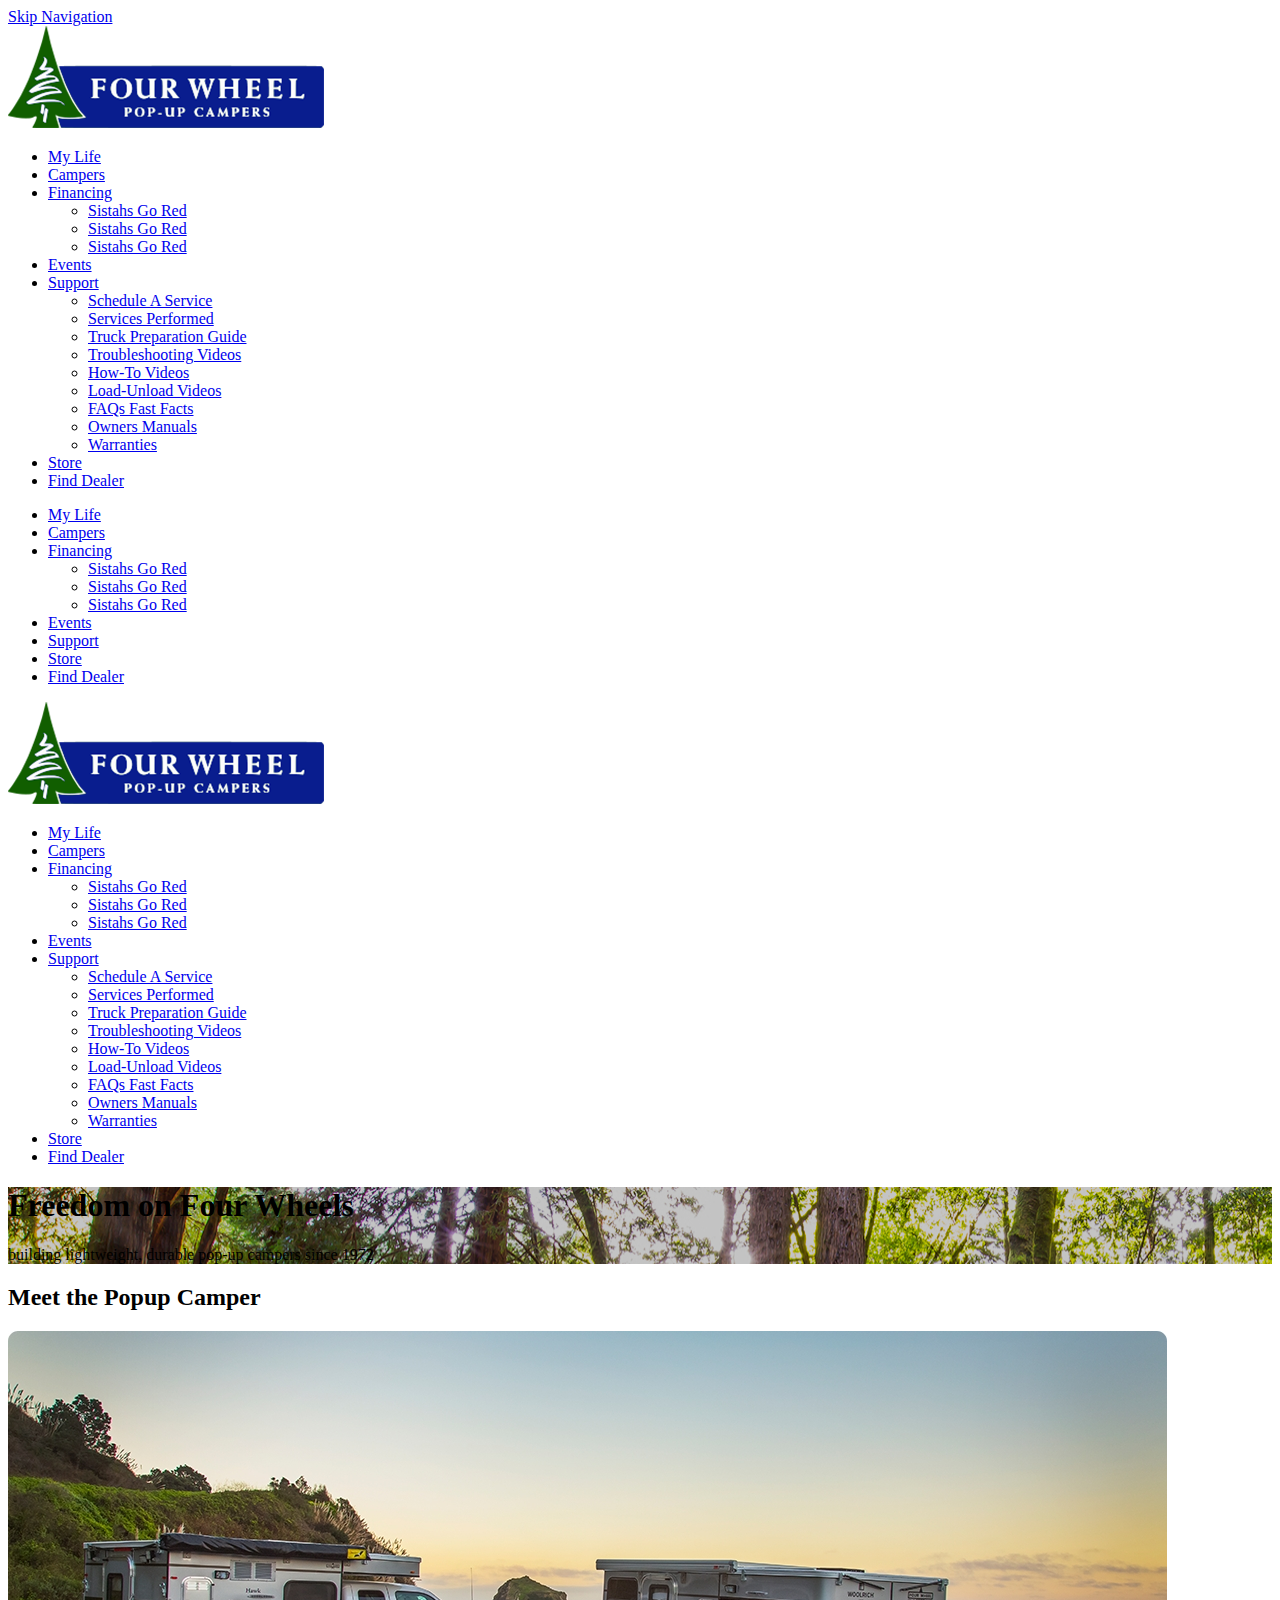
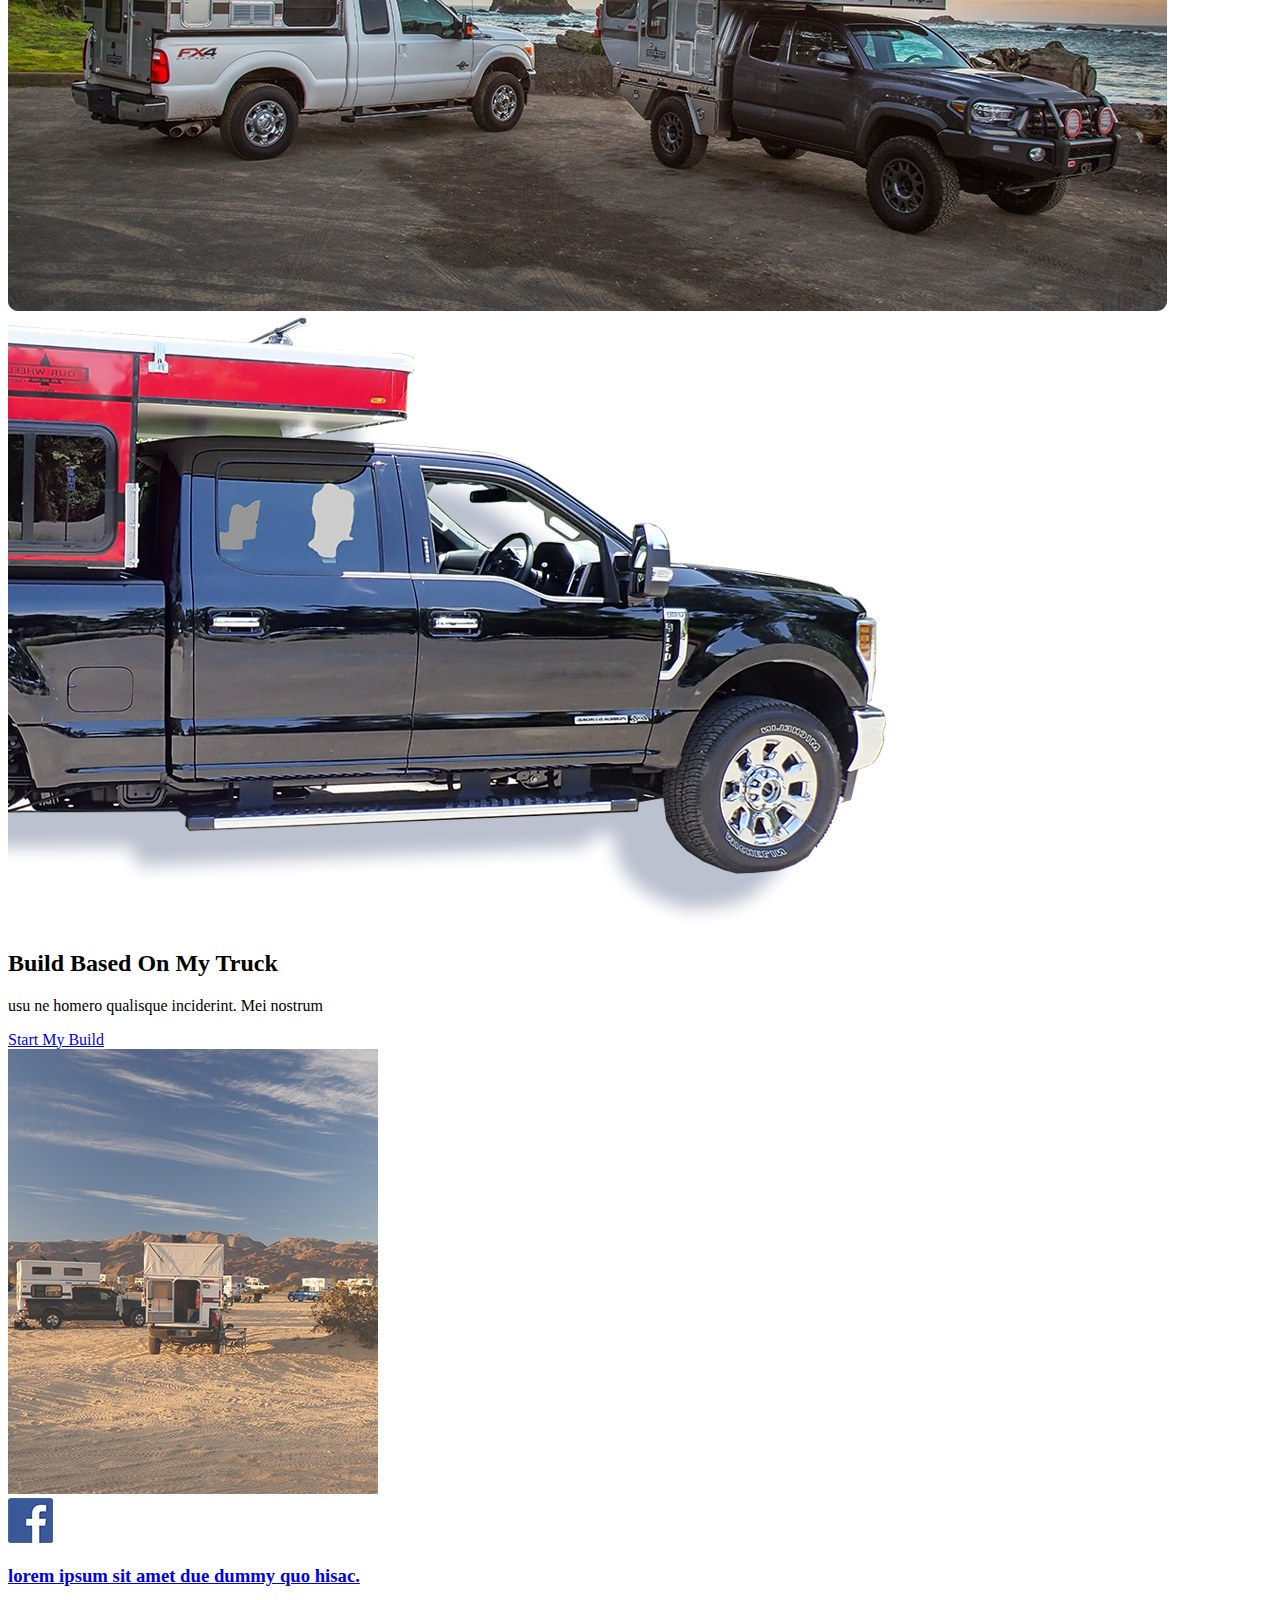
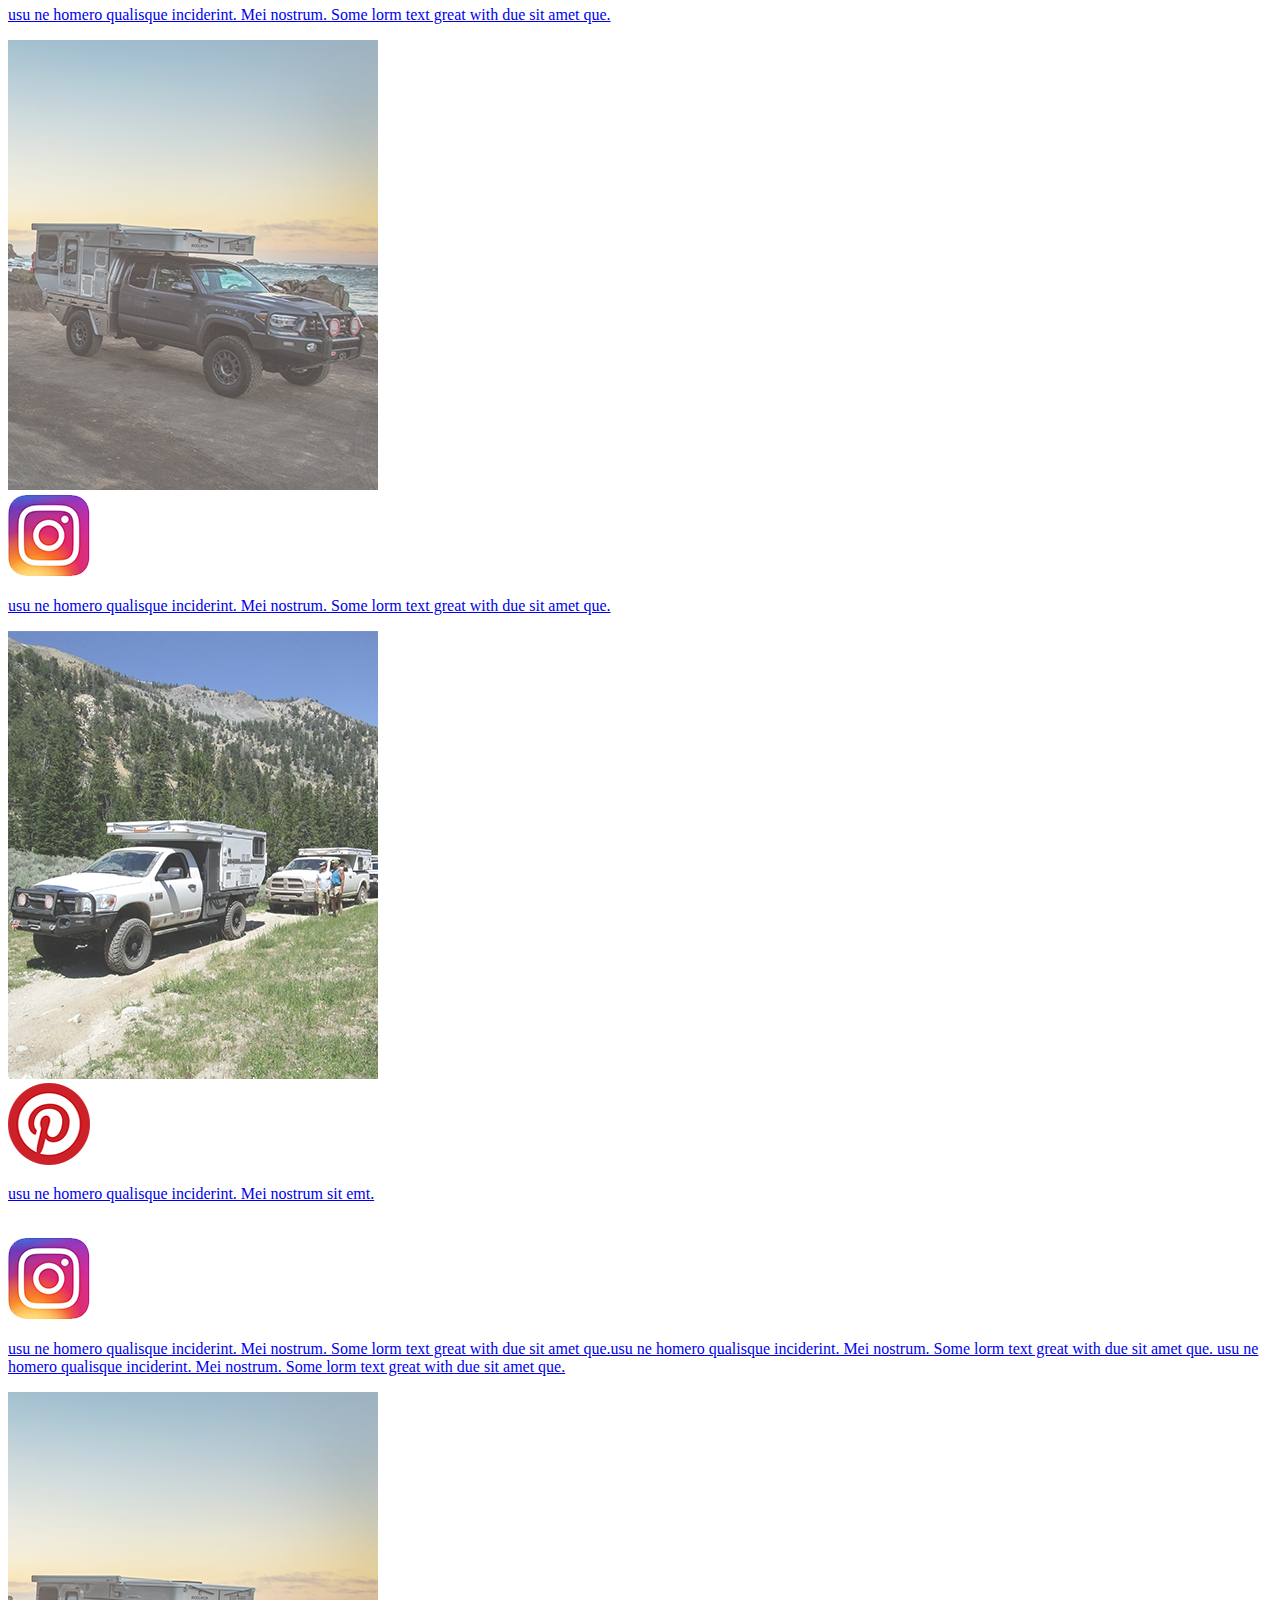
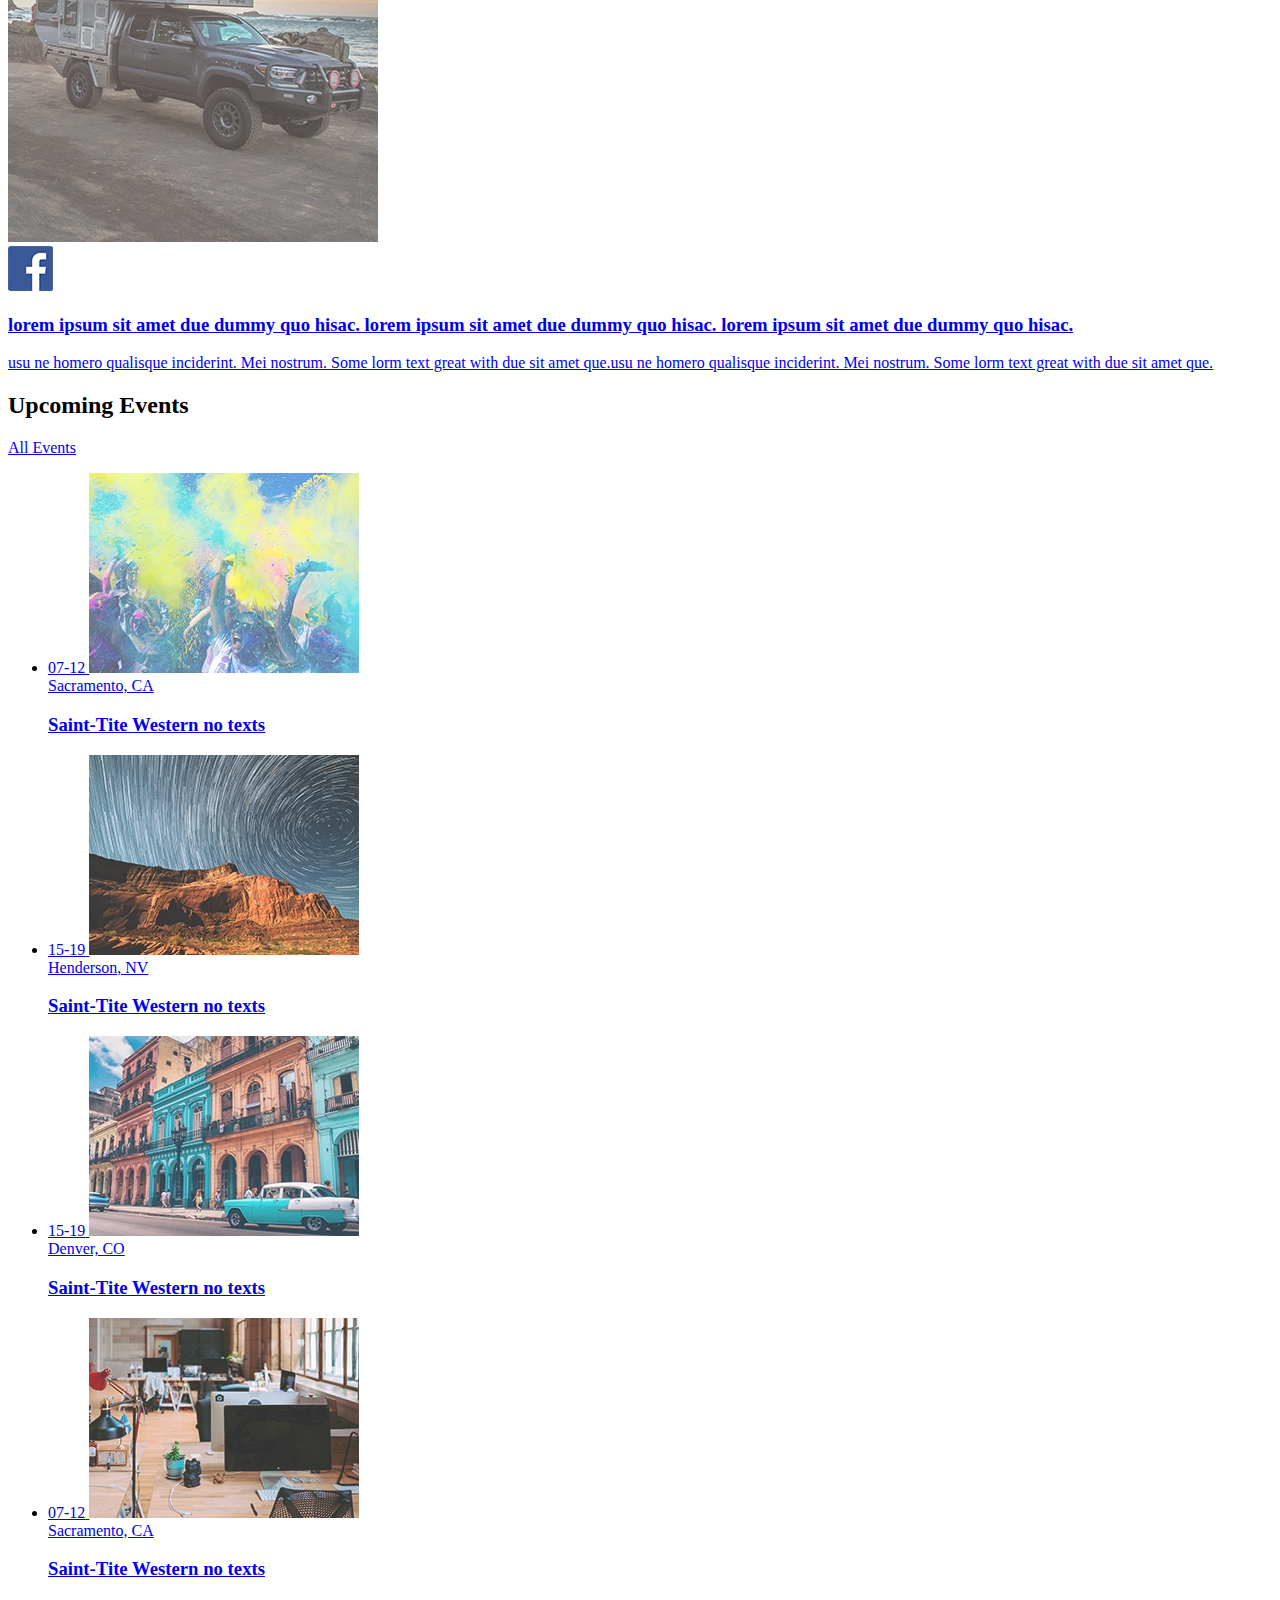
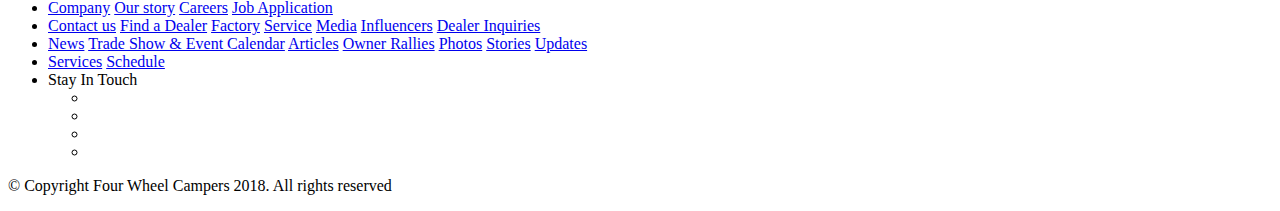
==== commit f13e445a: "Camper details page" ====
--- a/index.html
+++ b/index.html
@@ -22,96 +22,16 @@
     <div class="wrapper">
         <a class="btn-jump-to-content smooth-scroll" href="#main-content">Skip Navigation</a>
 
-        <header id="header-main" class="header">
-            <div class="container">
-                <div class="logo">
-                    <a href="index.html">
-                        <img src="img/logo.png" alt=" Four Wheel Campers">
-                    </a>
-                </div>
-
-                <div class="mobile-menu-toggle">
-                    <span></span>
-                </div>
-
-                <nav class="main-nav desktop">
-                    <ul>
-                        <li><a href="index.html"><span class="icon-skiing"></span> My Life</a></li>
-                        <li><a href="campers.html">Campers</a></li>
-                        <li><a href="financing.html">Financing</a>
-                            <ul class="sub-menu">
-                                <li class="menu-item"><a href="#">Sistahs Go Red</a></li>
-                                <li class="menu-item"><a href="#">Sistahs Go Red</a></li>
-                                <li class="menu-item"><a href="#">Sistahs Go Red</a></li>
-                            </ul>
-                        </li>
-                        <li><a href="events.html">Events</a></li>
-                        <li><a href="support.html">Support</a></li>
-                        <li><a href="store.html">Store</a></li>
-                        <li class="btn-dealer"><a href="find-a-dealer.html">Find Dealer</a></li>
-                    </ul>
-                </nav>
-
-                <div class="mobile-menu-wrap">
-                    <div class="mobile-menu-box">
-                        <ul class="mobile-menu">
-                            <li><a href="index.html"><span class="icon-skiing"></span> My Life</a></li>
-                            <li><a href="campers.html">Campers</a></li>
-                            <li><a href="financing.html">Financing</a>
-                                <ul class="sub-menu">
-                                    <li class="menu-item"><a href="#">Sistahs Go Red</a></li>
-                                    <li class="menu-item"><a href="#">Sistahs Go Red</a></li>
-                                    <li class="menu-item"><a href="#">Sistahs Go Red</a></li>
-                                </ul>
-                            </li>
-                            <li><a href="events.html">Events</a></li>
-                            <li><a href="support.html">Support</a></li>
-                            <li><a href="store.html">Store</a></li>
-                            <li class="btn-dealer"><a href="find-a-dealer.html">Find  Dealer</a></li>
-                        </ul>
-                    </div>
-                    <div class="mobile-menu-overlay"></div>
-                </div>
-            </div>
-        </header>
-        <header id="header-scrolling" class="header">
-            <div class="container">
-                <div class="logo">
-                    <a href="index.html">
-                        <img src="img/logo.png" alt=" Four Wheel Campers">
-                    </a>
-                </div>
-
-                <div class="mobile-menu-toggle">
-                    <span></span>
-                </div>
-
-                <nav class="main-nav desktop">
-                    <ul>
-                        <li><a href="index.html"><span class="icon-skiing"></span> My Life</a></li>
-                        <li><a href="campers.html">Campers</a></li>
-                        <li><a href="financing.html">Financing</a>
-                            <ul class="sub-menu">
-                                <li class="menu-item"><a href="#">Sistahs Go Red</a></li>
-                                <li class="menu-item"><a href="#">Sistahs Go Red</a></li>
-                                <li class="menu-item"><a href="#">Sistahs Go Red</a></li>
-                            </ul>
-                        </li>
-                        <li><a href="events.html">Events</a></li>
-                        <li><a href="support.html">Support</a></li>
-                        <li><a href="store.html">Store</a></li>
-                        <li class="btn-dealer"><a href="find-a-dealer.html">Find Dealer</a></li>
-                    </ul>
-                </nav>
-            </div>
-        </header>
+        <!-- inserted header -->
 
         <main id="main-content">
             <section class="section section-hero inverse align-center vertical-line" style="background-image: url(img/banner_bg.jpg)">
                 <div class="container">
-                    <h1 class="hero-title">Freedom <span>on</span> Four Wheels</h1>
-                    <div class="hero-desc content biggest">
-                        <p>building lightweight, durable pop-up campers since 1972</p>
+                    <div class="hero-box">
+                        <h1 class="hero-title">Freedom <span>on</span> Four Wheels</h1>
+                        <div class="hero-desc content biggest">
+                            <p>building lightweight, durable pop-up campers since 1972</p>
+                        </div>
                     </div>
                 </div>
             </section>
@@ -315,85 +235,13 @@
             </section>
         </main>
 
-        <footer id="footer">
-            <div class="container">
-                <ul class="footer-list">
-                    <li>
-                        <div class="footer-box">
-                            <a href="#" class="footer-title">Company</a>
-                            <a href="#" class="footer-link">Our story</a>
-                            <a href="#" class="footer-link">Careers</a>
-                            <a href="#" class="footer-link">Job Application</a>
-                        </div>
-                    </li>
-                    <li>
-                        <div class="footer-box">
-                            <a href="#" class="footer-title">Contact us</a>
-                            <a href="#" class="footer-link">Find a Dealer</a>
-                            <a href="#" class="footer-link">Factory</a>
-                            <a href="#" class="footer-link">Service</a>
-                            <a href="#" class="footer-link">Media</a>
-                            <a href="#" class="footer-link">Influencers</a>
-                            <a href="#" class="footer-link">Dealer Inquiries</a>
-                        </div>
-                    </li>
-                    <li>
-                        <div class="footer-box">
-                            <a href="#" class="footer-title">News</a>
-                            <a href="#" class="footer-link">Trade Show & Event Calendar</a>
-                            <a href="#" class="footer-link">Articles</a>
-                            <a href="#" class="footer-link">Owner Rallies</a>
-                            <a href="#" class="footer-link">Photos</a>
-                            <a href="#" class="footer-link">Stories</a>
-                            <a href="#" class="footer-link">Updates</a>
-                        </div>
-                    </li>
-                    <li>
-                        <div class="footer-box">
-                            <a href="#" class="footer-title">Services</a>
-                            <a href="#" class="footer-link">Schedule</a>
-                        </div>
-                    </li>
-                    <li>
-                        <div class="footer-box">
-                            <span class="footer-title">Stay In Touch</span>
-                            <ul class="social-list">
-                                <li>
-                                    <a href="#" title="Facebook">
-                                        <i class="fab fa-facebook-f"></i>
-                                    </a>
-                                </li>
-                                <li>
-                                    <a href="#" title="Twitter">
-                                        <i class="fab fa-twitter"></i>
-                                    </a>
-                                </li>
-                                <li>
-                                    <a href="#" title="Google+">
-                                        <i class="fab fa-google-plus-g"></i>
-                                    </a>
-                                </li>
-                                <li>
-                                    <a href="#" title="Vimeo">
-                                        <i class="fab fa-vimeo-v"></i>
-                                    </a>
-                                </li>
-                            </ul>
-                        </div>
-                    </li>
-                </ul>
-            </div>
-            <div class="footer-bottom-box">
-                <div class="container">
-                    <p class="copyright">© Copyright Four Wheel Campers 2018. All rights reserved</p>
-                </div>
-            </div>
-        </footer>
+        <!-- inserted footer -->
     </div>
 
     <script src="//ajax.googleapis.com/ajax/libs/jquery/1.12.4/jquery.min.js"></script>
     <script src="//cdnjs.cloudflare.com/ajax/libs/Swiper/4.4.2/js/swiper.min.js"></script>
-	<script src="assets/js/smooth-scroll.min.js"></script>
+    <script src="//cdnjs.cloudflare.com/ajax/libs/smooth-scroll/15.1.0/smooth-scroll.polyfills.min.js"></script>
+    <script src="assets/js/custom/header-footer.js"></script>
 	<script src="assets/js/magnific.js"></script>
 	<script src="assets/js/custom/scripts.js"></script>
 </body>
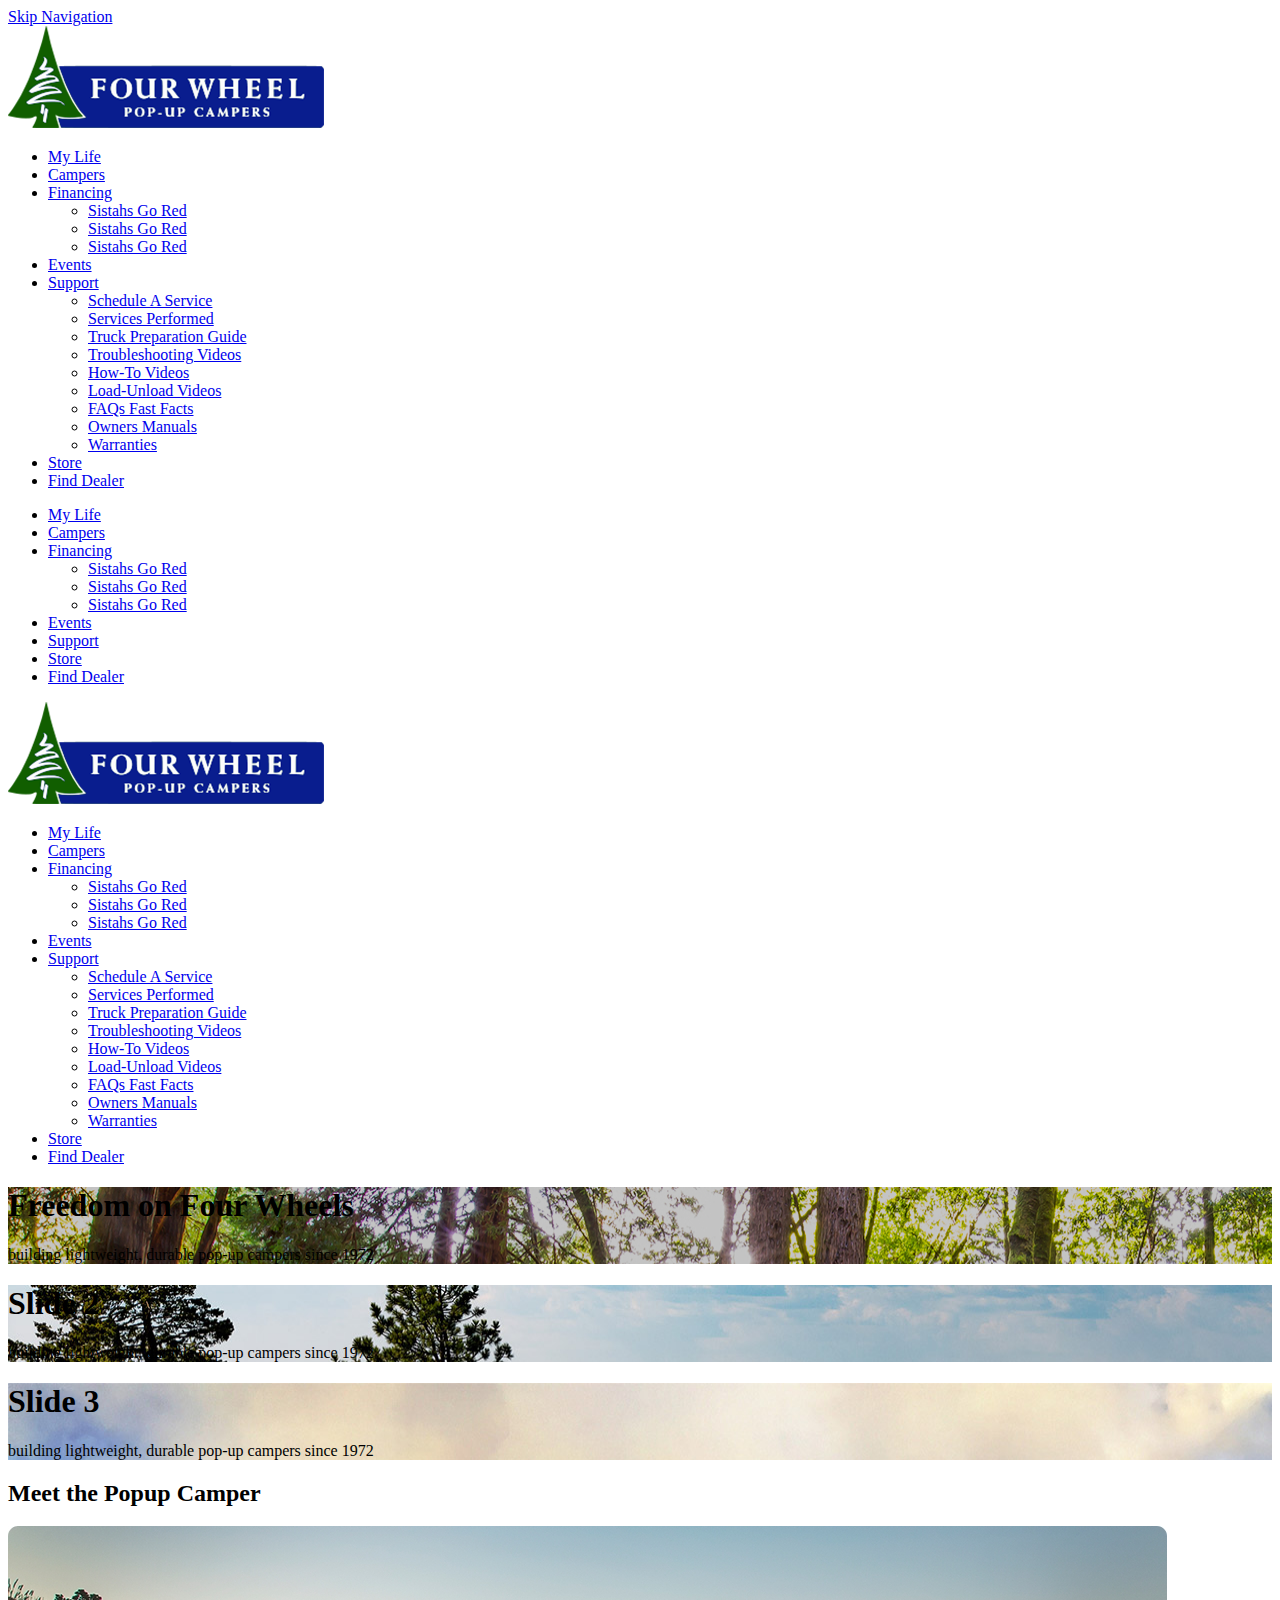
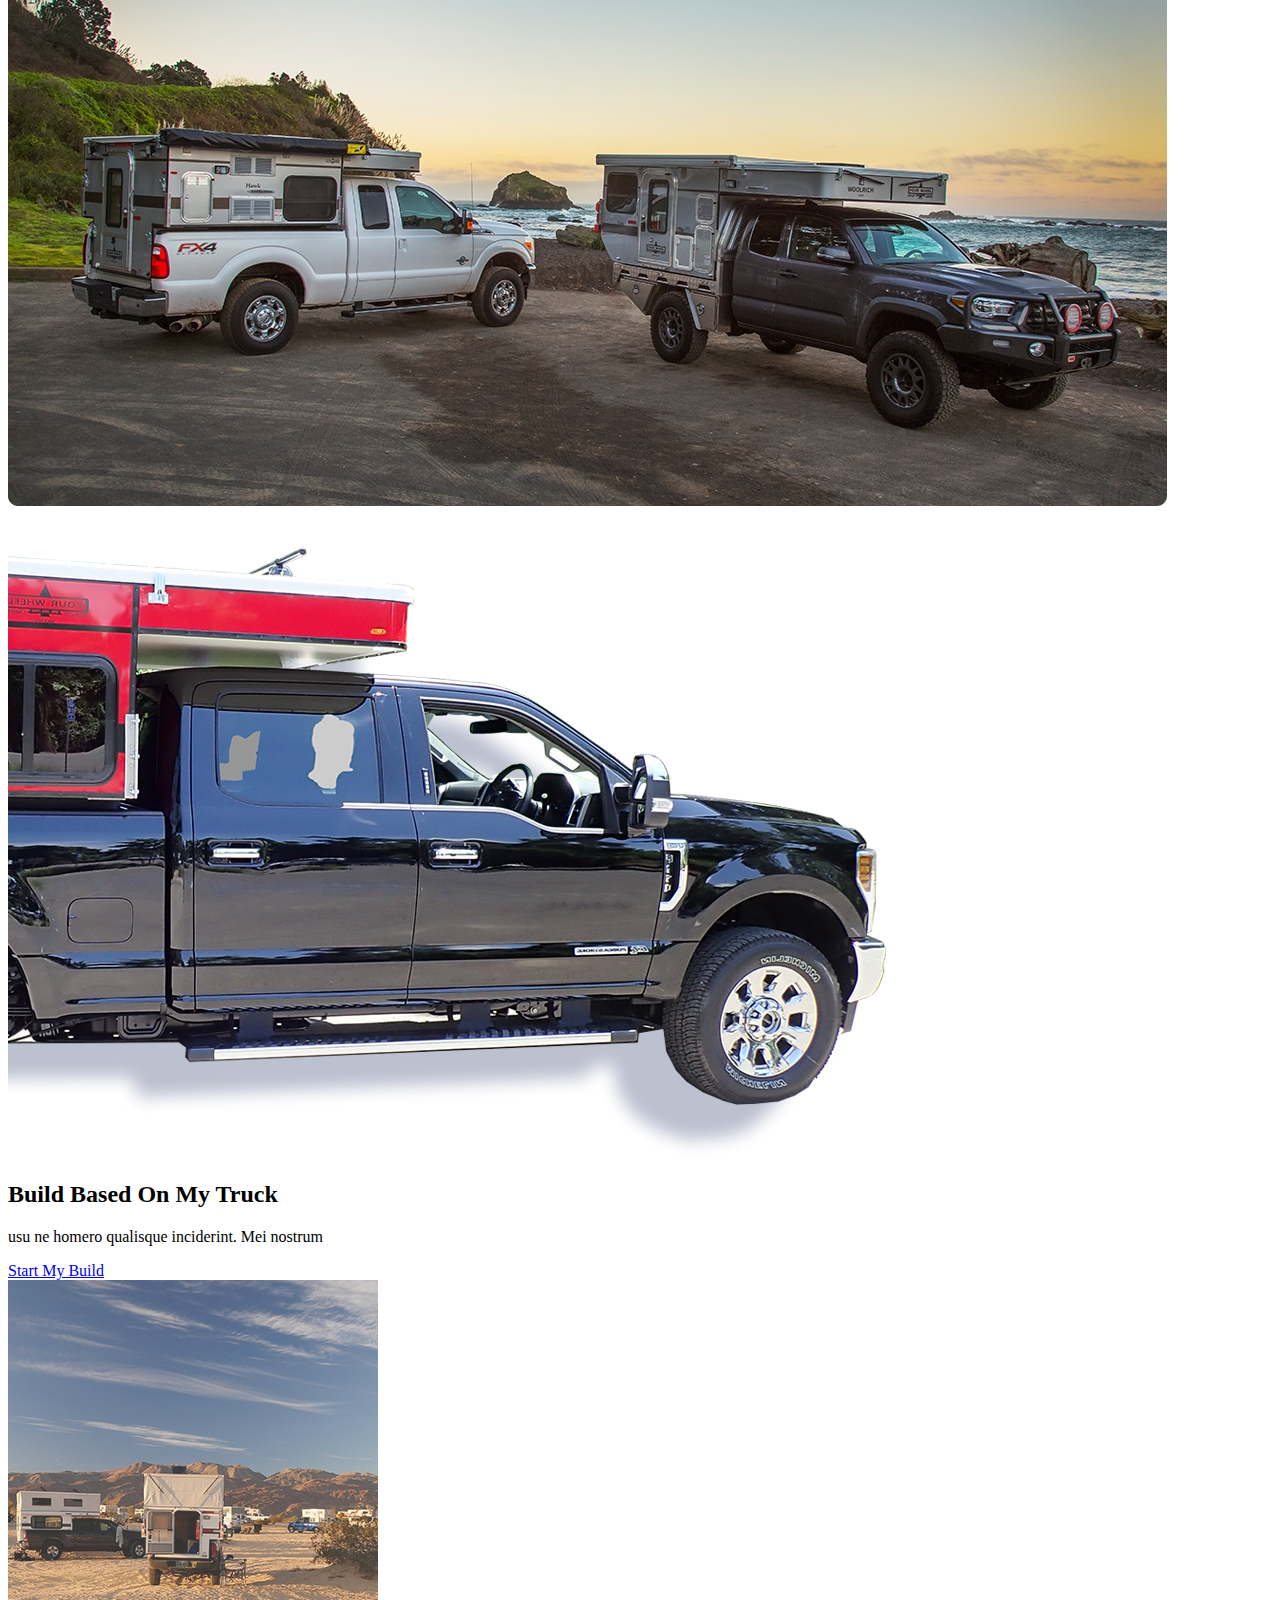
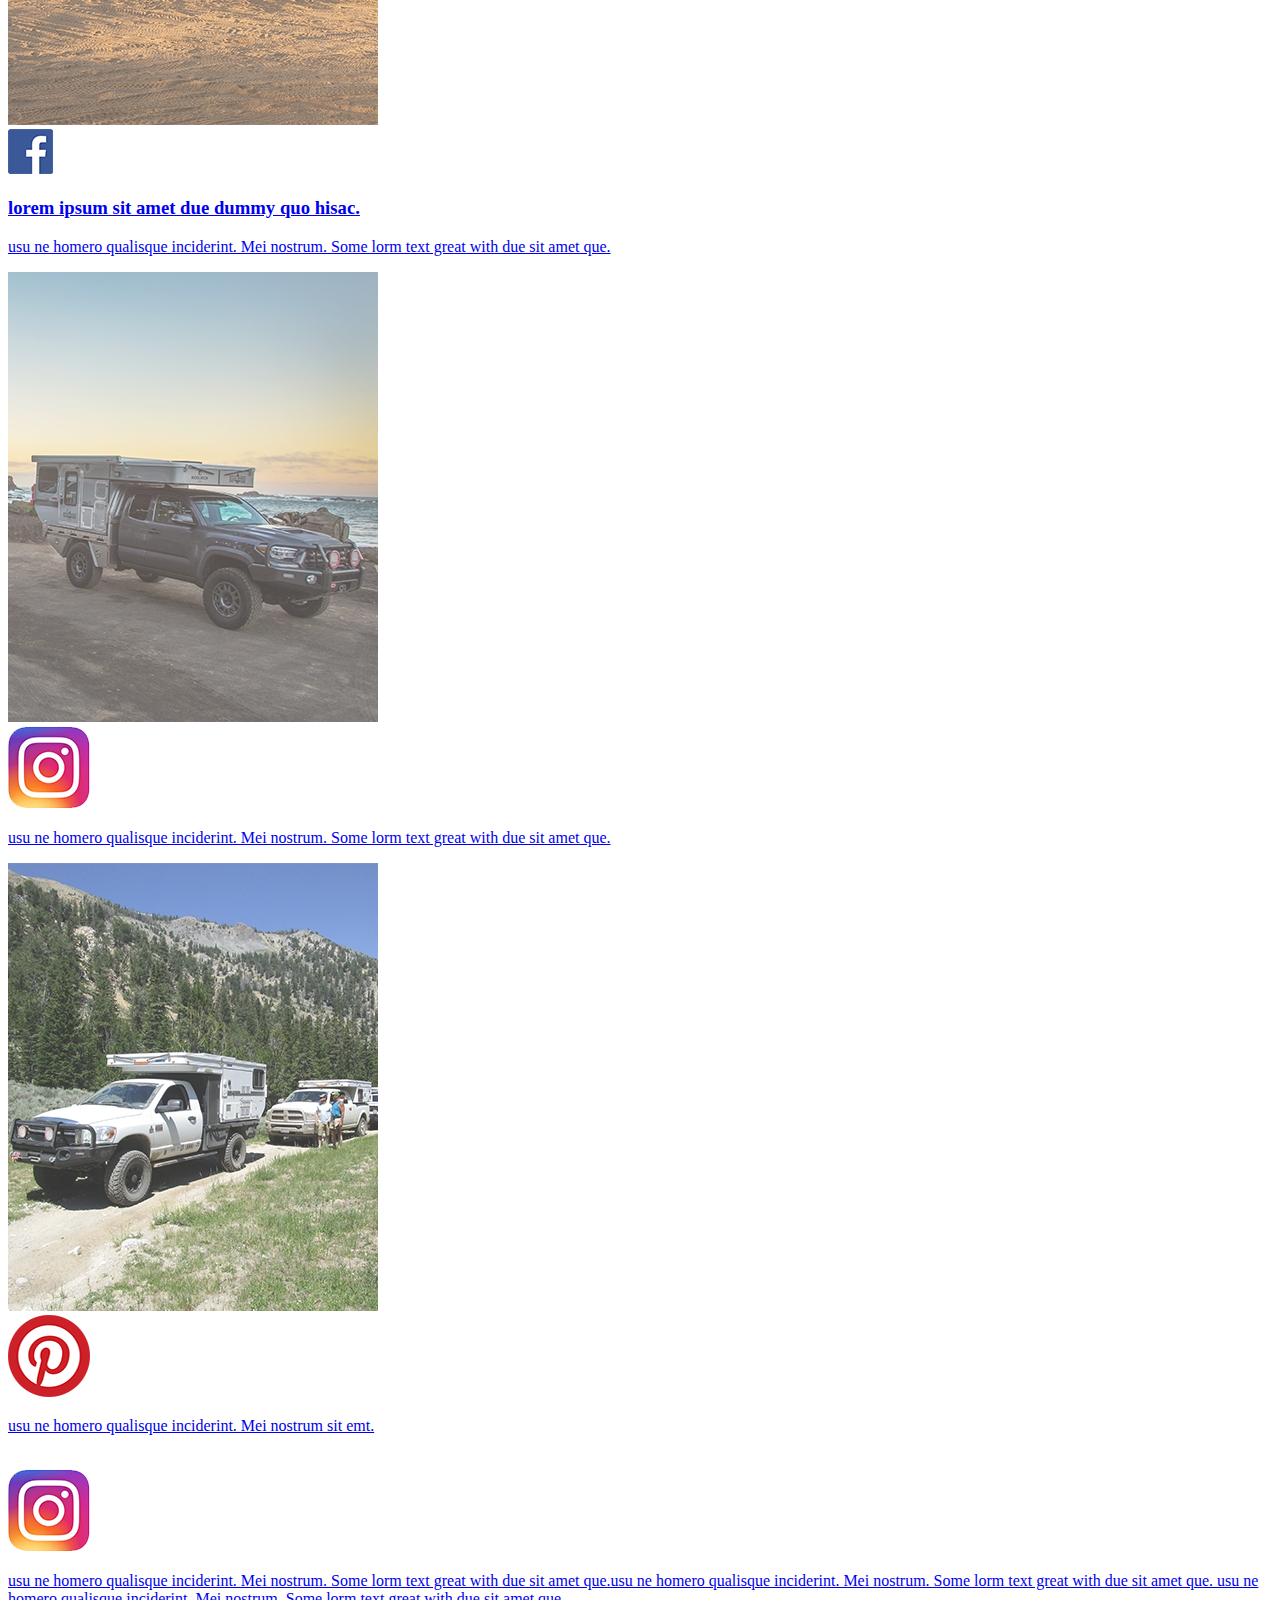
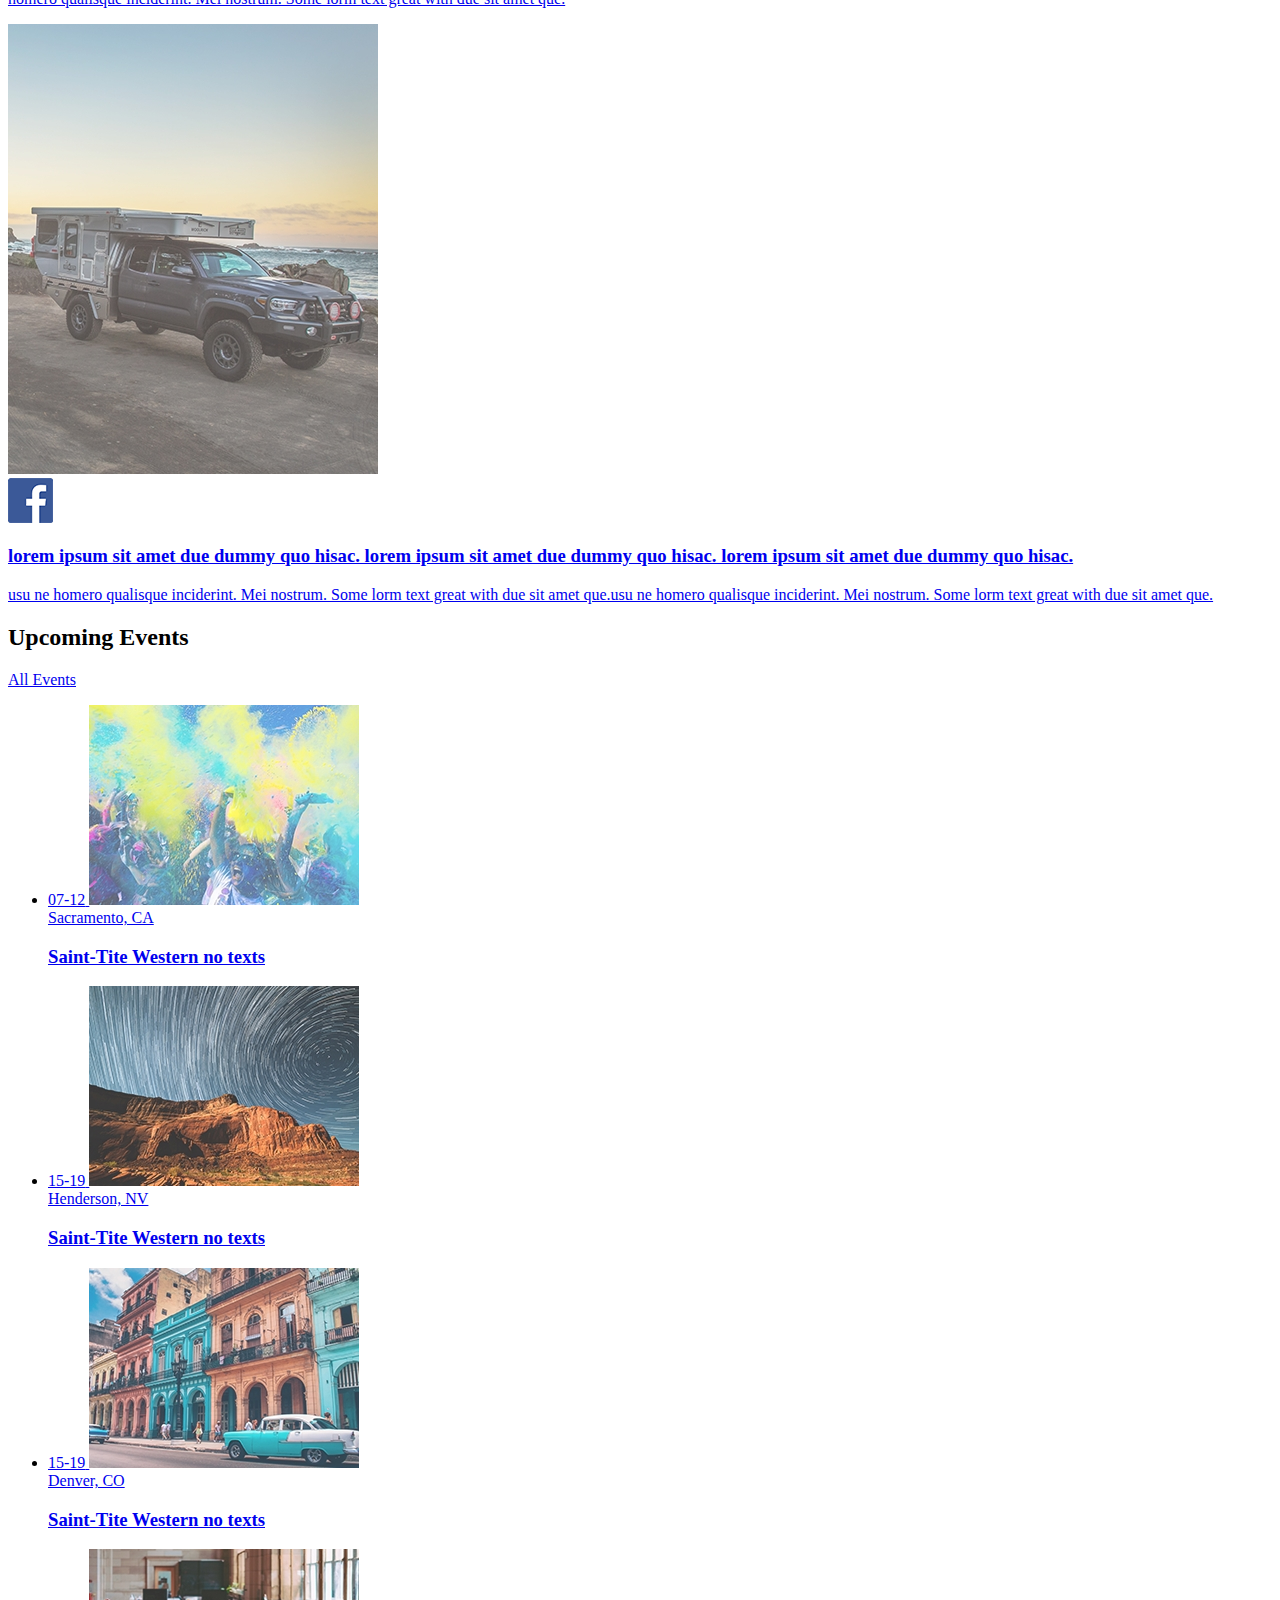
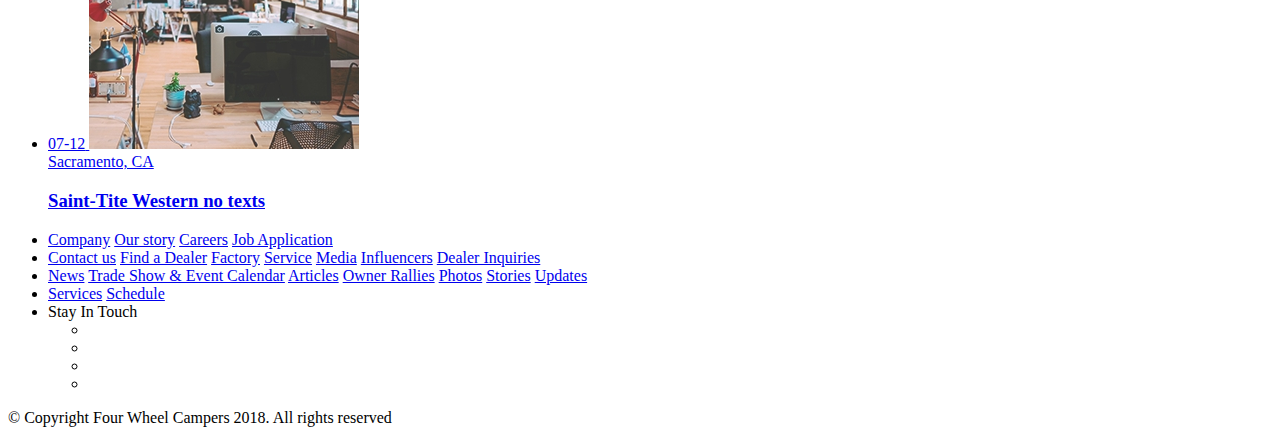
==== commit 2cc66295: "Camper details page & fixes on other pages" ====
--- a/index.html
+++ b/index.html
@@ -25,26 +25,95 @@
         <!-- inserted header -->
 
         <main id="main-content">
-            <section class="section section-hero inverse align-center vertical-line" style="background-image: url(img/banner_bg.jpg)">
-                <div class="container">
-                    <div class="hero-box">
-                        <h1 class="hero-title">Freedom <span>on</span> Four Wheels</h1>
-                        <div class="hero-desc content biggest">
-                            <p>building lightweight, durable pop-up campers since 1972</p>
+            <!--<section class="section section-hero inverse align-center vertical-line" style="background-image: url(img/banner_bg.jpg)">-->
+                <!--<div class="container">-->
+                    <!--<div class="hero-box">-->
+                        <!--<h1 class="hero-title">Freedom <span>on</span> Four Wheels</h1>-->
+                        <!--<div class="hero-desc content biggest">-->
+                            <!--<p>building lightweight, durable pop-up campers since 1972</p>-->
+                        <!--</div>-->
+                    <!--</div>-->
+                <!--</div>-->
+            <!--</section>-->
+
+            <section class="section section-hero slider-hero inverse align-center vertical-line">
+                <div class="swiper-container">
+                    <div class="swiper-wrapper">
+                        <div class="swiper-slide" style="background-image: url(img/banner_bg.jpg)">
+                            <div class="container">
+                                <div class="hero-box">
+                                    <h1 class="hero-title">Freedom <span>on</span> Four Wheels</h1>
+                                    <div class="hero-desc content biggest">
+                                        <p>building lightweight, durable pop-up campers since 1972</p>
+                                    </div>
+                                </div>
+                            </div>
+                        </div>
+                        <div class="swiper-slide" style="background-image: url(img/calendar-hero.jpg)">
+                            <div class="container">
+                                <div class="hero-box">
+                                    <h1 class="hero-title">Slide 2</h1>
+                                    <div class="hero-desc content biggest">
+                                        <p>building lightweight, durable pop-up campers since 1972</p>
+                                    </div>
+                                </div>
+                            </div>
+                        </div>
+                        <div class="swiper-slide" style="background-image: url(img/faq--hero.jpg)">
+                            <div class="container">
+                                <div class="hero-box">
+                                    <h1 class="hero-title">Slide 3</h1>
+                                    <div class="hero-desc content biggest">
+                                        <p>building lightweight, durable pop-up campers since 1972</p>
+                                    </div>
+                                </div>
+                            </div>
                         </div>
                     </div>
-                </div>
-            </section>
-
-            <section class="section section-meet-popup">
+                    <!-- Add Pagination -->
+                    <div class="swiper-pagination"></div>
+                </div>
+            </section>
+
+            <section class="section section-meet-popup slider-mode"><!-- when use slider please add class "slider-mode" -->
                 <div class="container">
                     <h2 class="section-title">Meet the Popup Camper</h2>
-
-                    <a href="https://www.youtube.com/watch?v=MyvZIW8Rd5Y" class="youtube-video">
-                        <div class="video-preview">
-                            <img src="img/WoolrichEdition.jpg" alt="">
-                        </div>
-                    </a>
+                    <!--<a href="https://www.youtube.com/watch?v=MyvZIW8Rd5Y" class="youtube-video">-->
+                        <!--<div class="video-preview">-->
+                            <!--<img src="img/WoolrichEdition.jpg" alt="">-->
+                        <!--</div>-->
+                    <!--</a>-->
+                        <div class="slider-video">
+                            <div class="swiper-container">
+                                <div class="swiper-wrapper">
+                                    <div class="swiper-slide">
+                                        <a href="https://www.youtube.com/watch?v=MyvZIW8Rd5Y" class="youtube-video">
+                                            <div class="video-preview">
+                                                <img src="img/WoolrichEdition.jpg" alt="">
+                                            </div>
+                                        </a>
+                                    </div>
+                                    <div class="swiper-slide">
+                                        <a href="https://www.youtube.com/watch?v=r35VhjA92KU" class="youtube-video">
+                                            <div class="video-preview">
+                                                <img src="https://img.youtube.com/vi/r35VhjA92KU/maxresdefault.jpg" alt="">
+                                            </div>
+                                        </a>
+                                    </div>
+                                    <div class="swiper-slide">
+                                        <a href="https://www.youtube.com/watch?v=Jp23a6OMIuw" class="youtube-video">
+                                            <div class="video-preview">
+                                                <img src="https://img.youtube.com/vi/Jp23a6OMIuw/maxresdefault.jpg" alt="">
+                                            </div>
+                                        </a>
+                                    </div>
+                                </div>
+                                <div class="custom-nav-box">
+                                    <div class="swiper-custom-button-prev"></div>
+                                    <div class="swiper-custom-button-next"></div>
+                                </div>
+                            </div>
+                        </div>
                 </div>
             </section>
 
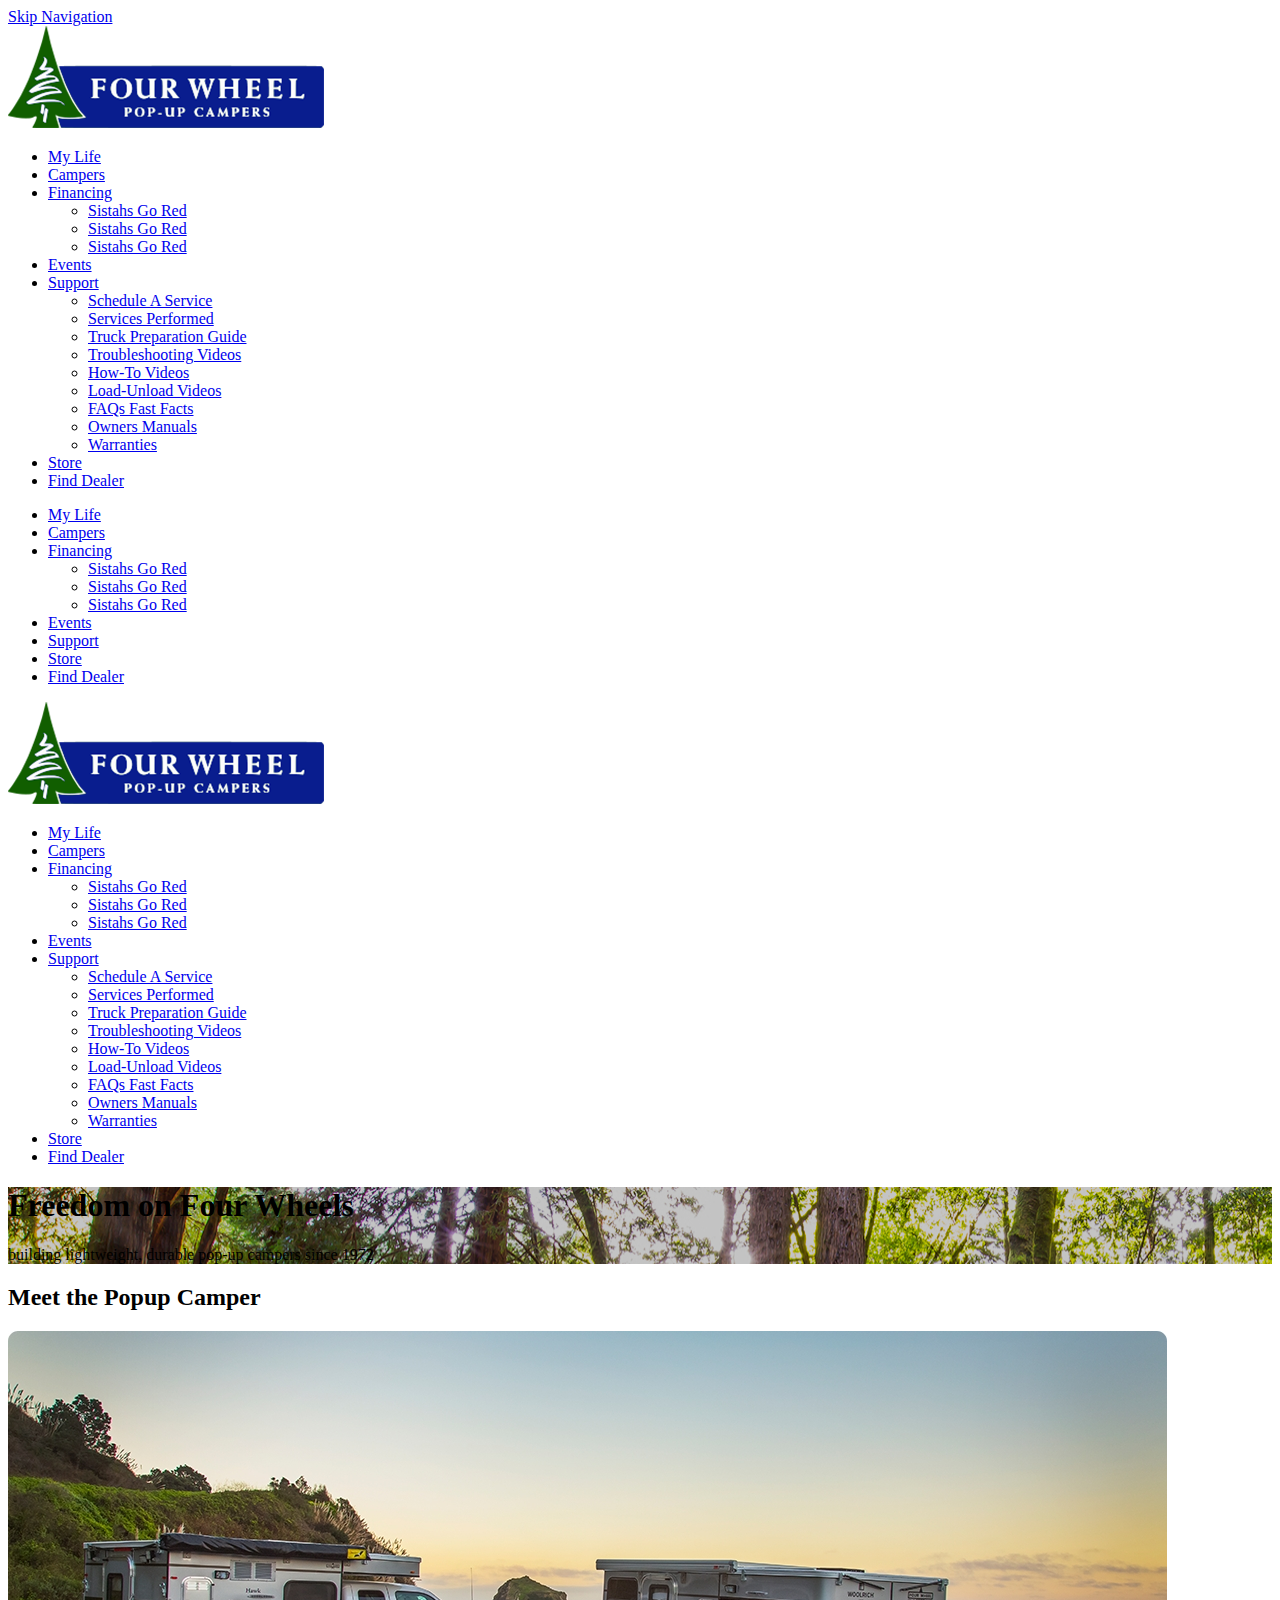
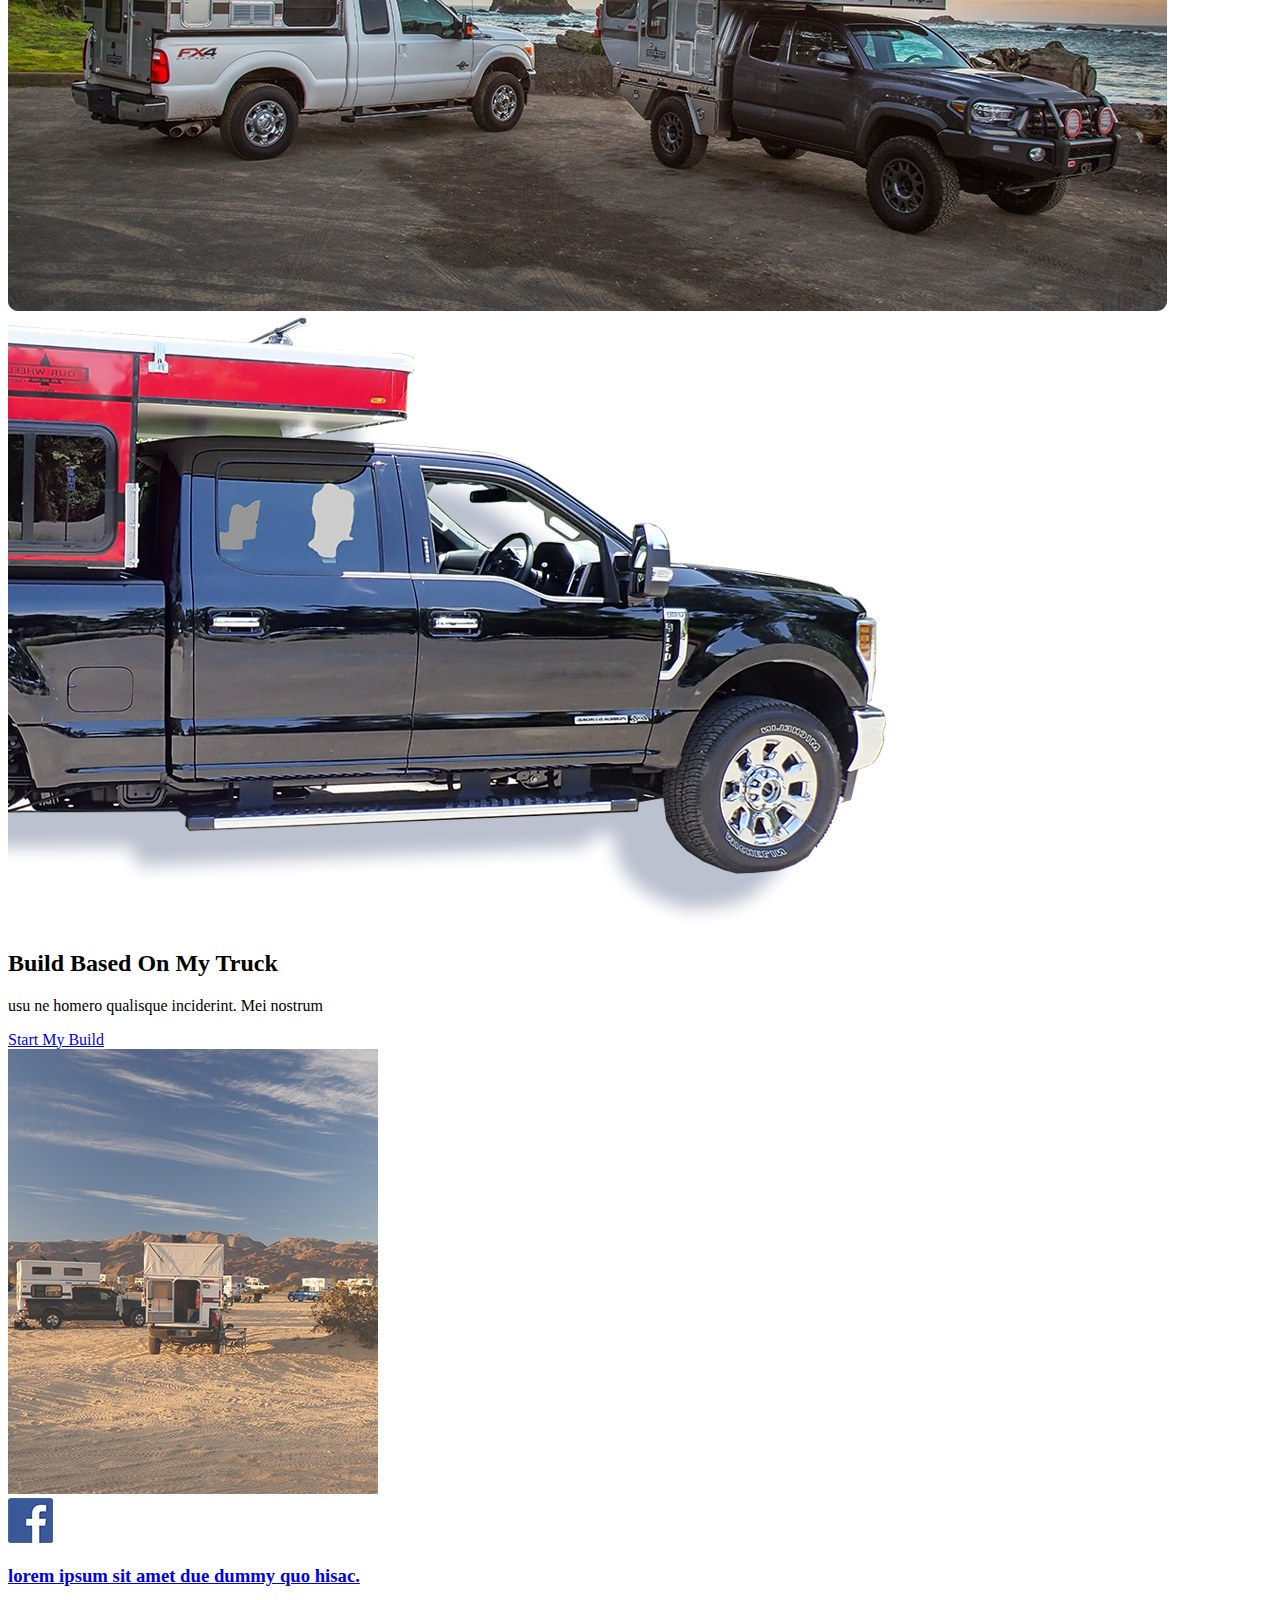
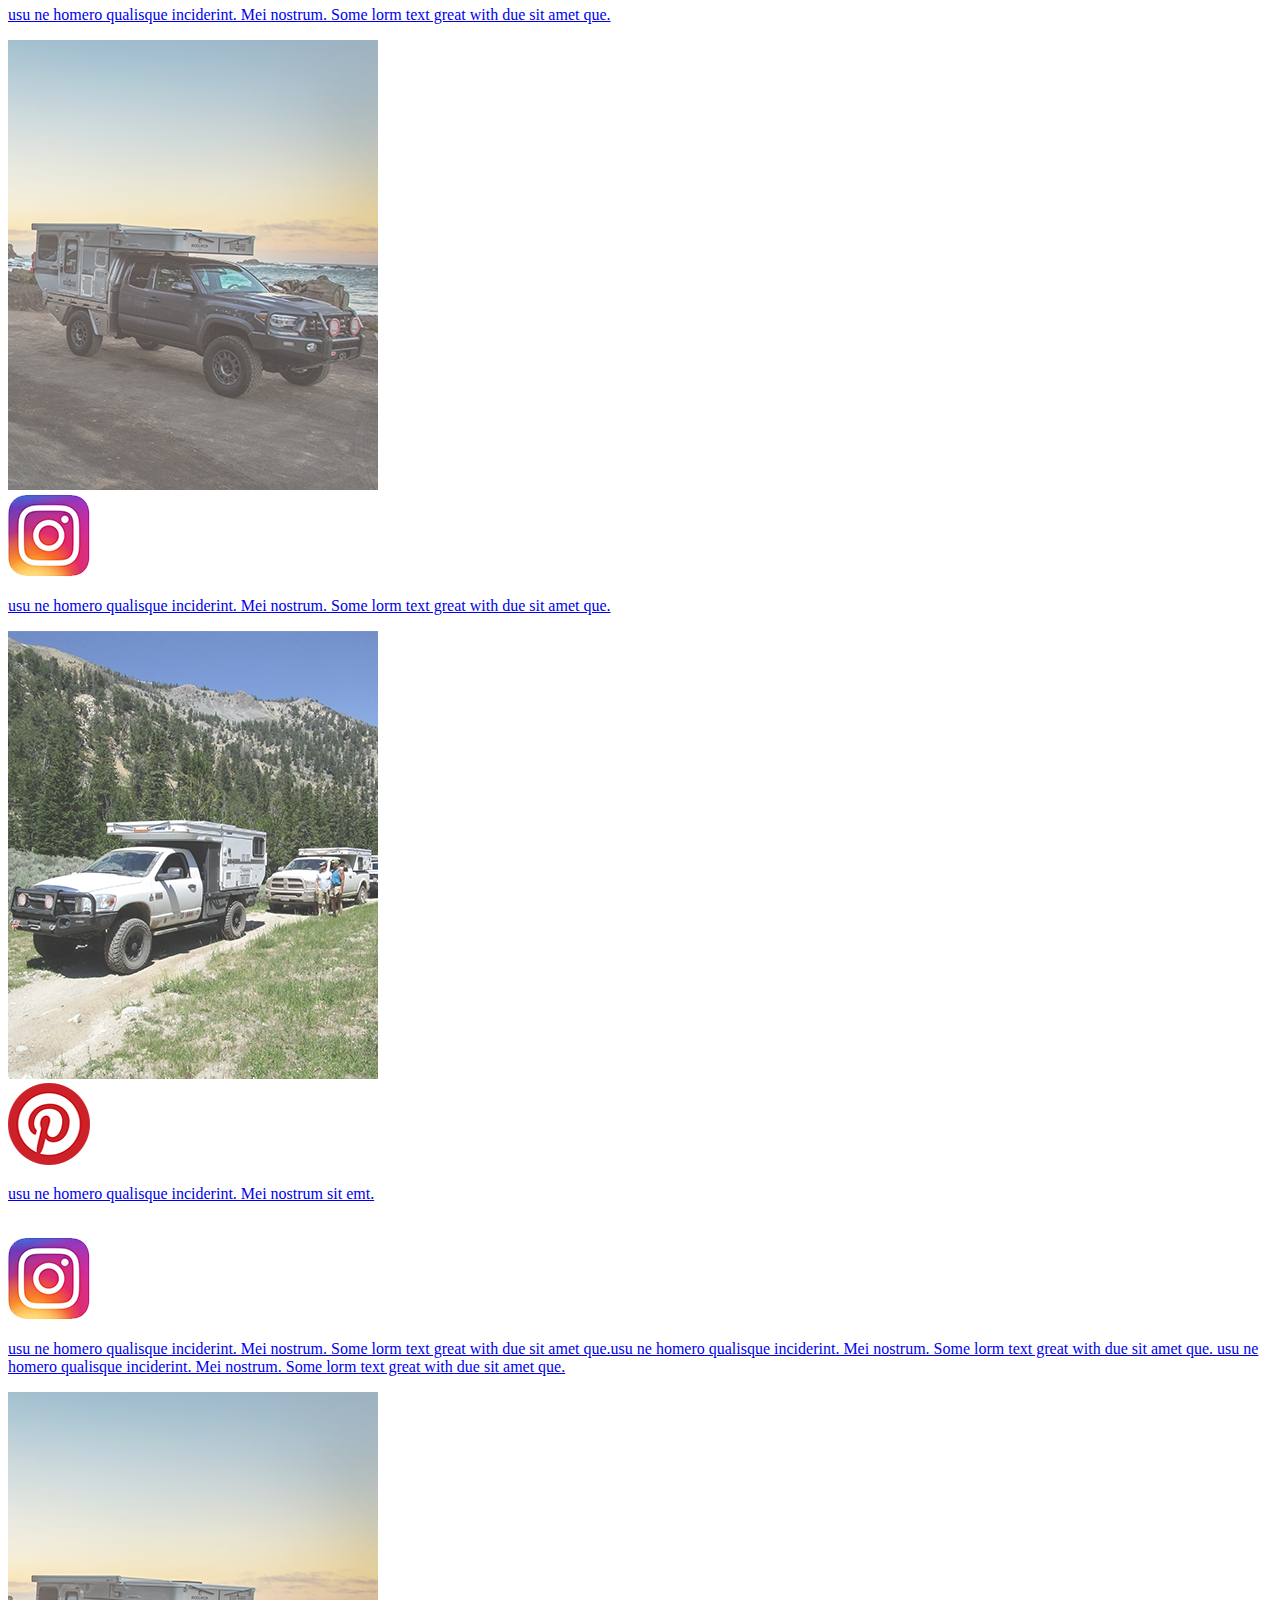
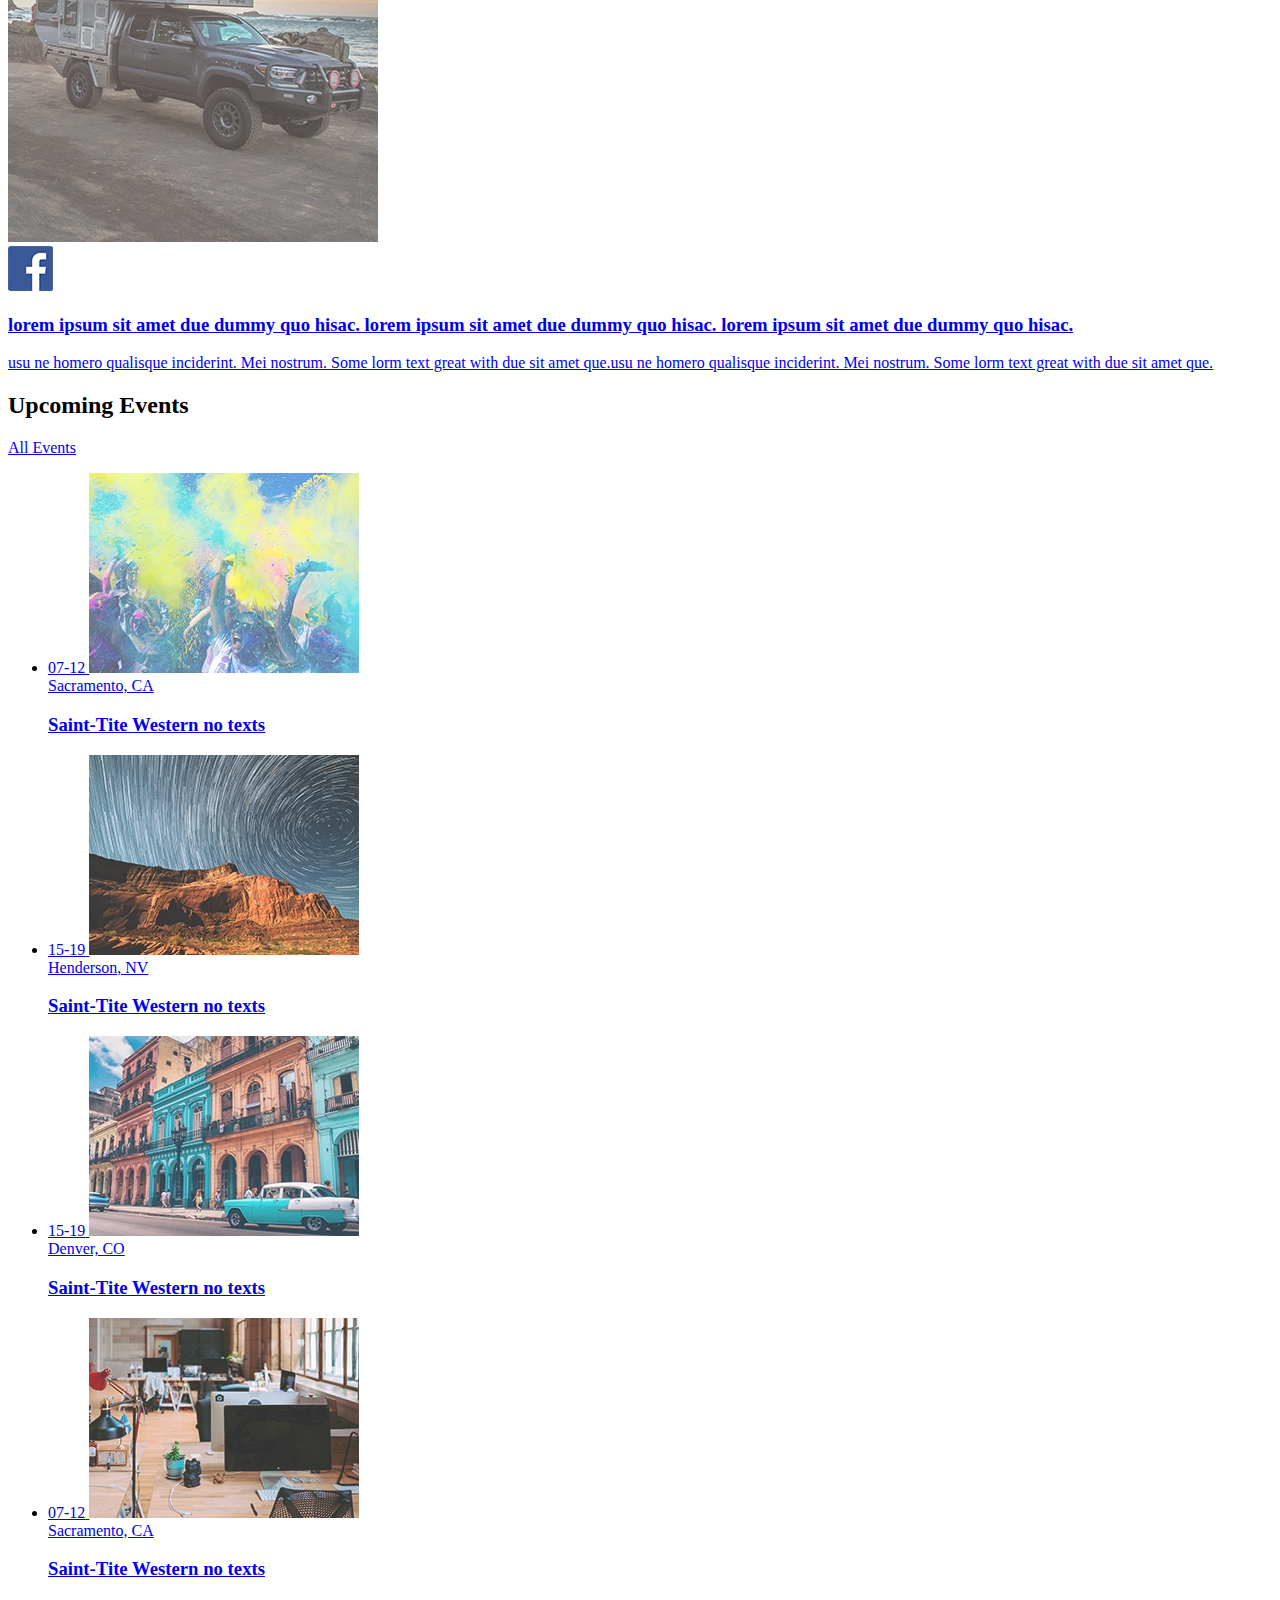
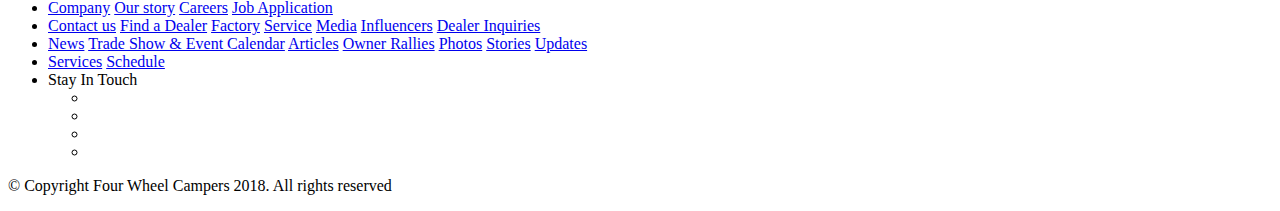
==== commit 4b3ba881: "updates" ====
--- a/index.html
+++ b/index.html
@@ -25,95 +25,26 @@
         <!-- inserted header -->
 
         <main id="main-content">
-            <!--<section class="section section-hero inverse align-center vertical-line" style="background-image: url(img/banner_bg.jpg)">-->
-                <!--<div class="container">-->
-                    <!--<div class="hero-box">-->
-                        <!--<h1 class="hero-title">Freedom <span>on</span> Four Wheels</h1>-->
-                        <!--<div class="hero-desc content biggest">-->
-                            <!--<p>building lightweight, durable pop-up campers since 1972</p>-->
-                        <!--</div>-->
-                    <!--</div>-->
-                <!--</div>-->
-            <!--</section>-->
-
-            <section class="section section-hero slider-hero inverse align-center vertical-line">
-                <div class="swiper-container">
-                    <div class="swiper-wrapper">
-                        <div class="swiper-slide" style="background-image: url(img/banner_bg.jpg)">
-                            <div class="container">
-                                <div class="hero-box">
-                                    <h1 class="hero-title">Freedom <span>on</span> Four Wheels</h1>
-                                    <div class="hero-desc content biggest">
-                                        <p>building lightweight, durable pop-up campers since 1972</p>
-                                    </div>
-                                </div>
-                            </div>
-                        </div>
-                        <div class="swiper-slide" style="background-image: url(img/calendar-hero.jpg)">
-                            <div class="container">
-                                <div class="hero-box">
-                                    <h1 class="hero-title">Slide 2</h1>
-                                    <div class="hero-desc content biggest">
-                                        <p>building lightweight, durable pop-up campers since 1972</p>
-                                    </div>
-                                </div>
-                            </div>
-                        </div>
-                        <div class="swiper-slide" style="background-image: url(img/faq--hero.jpg)">
-                            <div class="container">
-                                <div class="hero-box">
-                                    <h1 class="hero-title">Slide 3</h1>
-                                    <div class="hero-desc content biggest">
-                                        <p>building lightweight, durable pop-up campers since 1972</p>
-                                    </div>
-                                </div>
-                            </div>
-                        </div>
-                    </div>
-                    <!-- Add Pagination -->
-                    <div class="swiper-pagination"></div>
-                </div>
-            </section>
-
-            <section class="section section-meet-popup slider-mode"><!-- when use slider please add class "slider-mode" -->
+            <section class="section section-hero inverse align-center vertical-line" style="background-image: url(img/banner_bg.jpg)">
+                <div class="container">
+                    <div class="hero-box">
+                        <h1 class="hero-title">Freedom <span>on</span> Four Wheels</h1>
+                        <div class="hero-desc content biggest">
+                            <p>building lightweight, durable pop-up campers since 1972</p>
+                        </div>
+                    </div>
+                </div>
+            </section>
+
+            <section class="section section-meet-popup">
                 <div class="container">
                     <h2 class="section-title">Meet the Popup Camper</h2>
-                    <!--<a href="https://www.youtube.com/watch?v=MyvZIW8Rd5Y" class="youtube-video">-->
-                        <!--<div class="video-preview">-->
-                            <!--<img src="img/WoolrichEdition.jpg" alt="">-->
-                        <!--</div>-->
-                    <!--</a>-->
-                        <div class="slider-video">
-                            <div class="swiper-container">
-                                <div class="swiper-wrapper">
-                                    <div class="swiper-slide">
-                                        <a href="https://www.youtube.com/watch?v=MyvZIW8Rd5Y" class="youtube-video">
-                                            <div class="video-preview">
-                                                <img src="img/WoolrichEdition.jpg" alt="">
-                                            </div>
-                                        </a>
-                                    </div>
-                                    <div class="swiper-slide">
-                                        <a href="https://www.youtube.com/watch?v=r35VhjA92KU" class="youtube-video">
-                                            <div class="video-preview">
-                                                <img src="https://img.youtube.com/vi/r35VhjA92KU/maxresdefault.jpg" alt="">
-                                            </div>
-                                        </a>
-                                    </div>
-                                    <div class="swiper-slide">
-                                        <a href="https://www.youtube.com/watch?v=Jp23a6OMIuw" class="youtube-video">
-                                            <div class="video-preview">
-                                                <img src="https://img.youtube.com/vi/Jp23a6OMIuw/maxresdefault.jpg" alt="">
-                                            </div>
-                                        </a>
-                                    </div>
-                                </div>
-                                <div class="custom-nav-box">
-                                    <div class="swiper-custom-button-prev"></div>
-                                    <div class="swiper-custom-button-next"></div>
-                                </div>
-                            </div>
-                        </div>
+
+                    <a href="https://www.youtube.com/watch?v=MyvZIW8Rd5Y" class="youtube-video">
+                        <div class="video-preview">
+                            <img src="img/WoolrichEdition.jpg" alt="">
+                        </div>
+                    </a>
                 </div>
             </section>
 
@@ -131,7 +62,7 @@
                                 <p>usu ne homero qualisque inciderint. Mei nostrum</p>
                             </div>
                             <div class="build-based-btn-box">
-                                <a href="#" class="btn white big inverse" title="Start My Build">Start My Build</a>
+                                <a href="truck-selector.html" class="btn white big inverse" title="Start My Build">Start My Build</a>
                             </div>
                         </div>
                     </div>
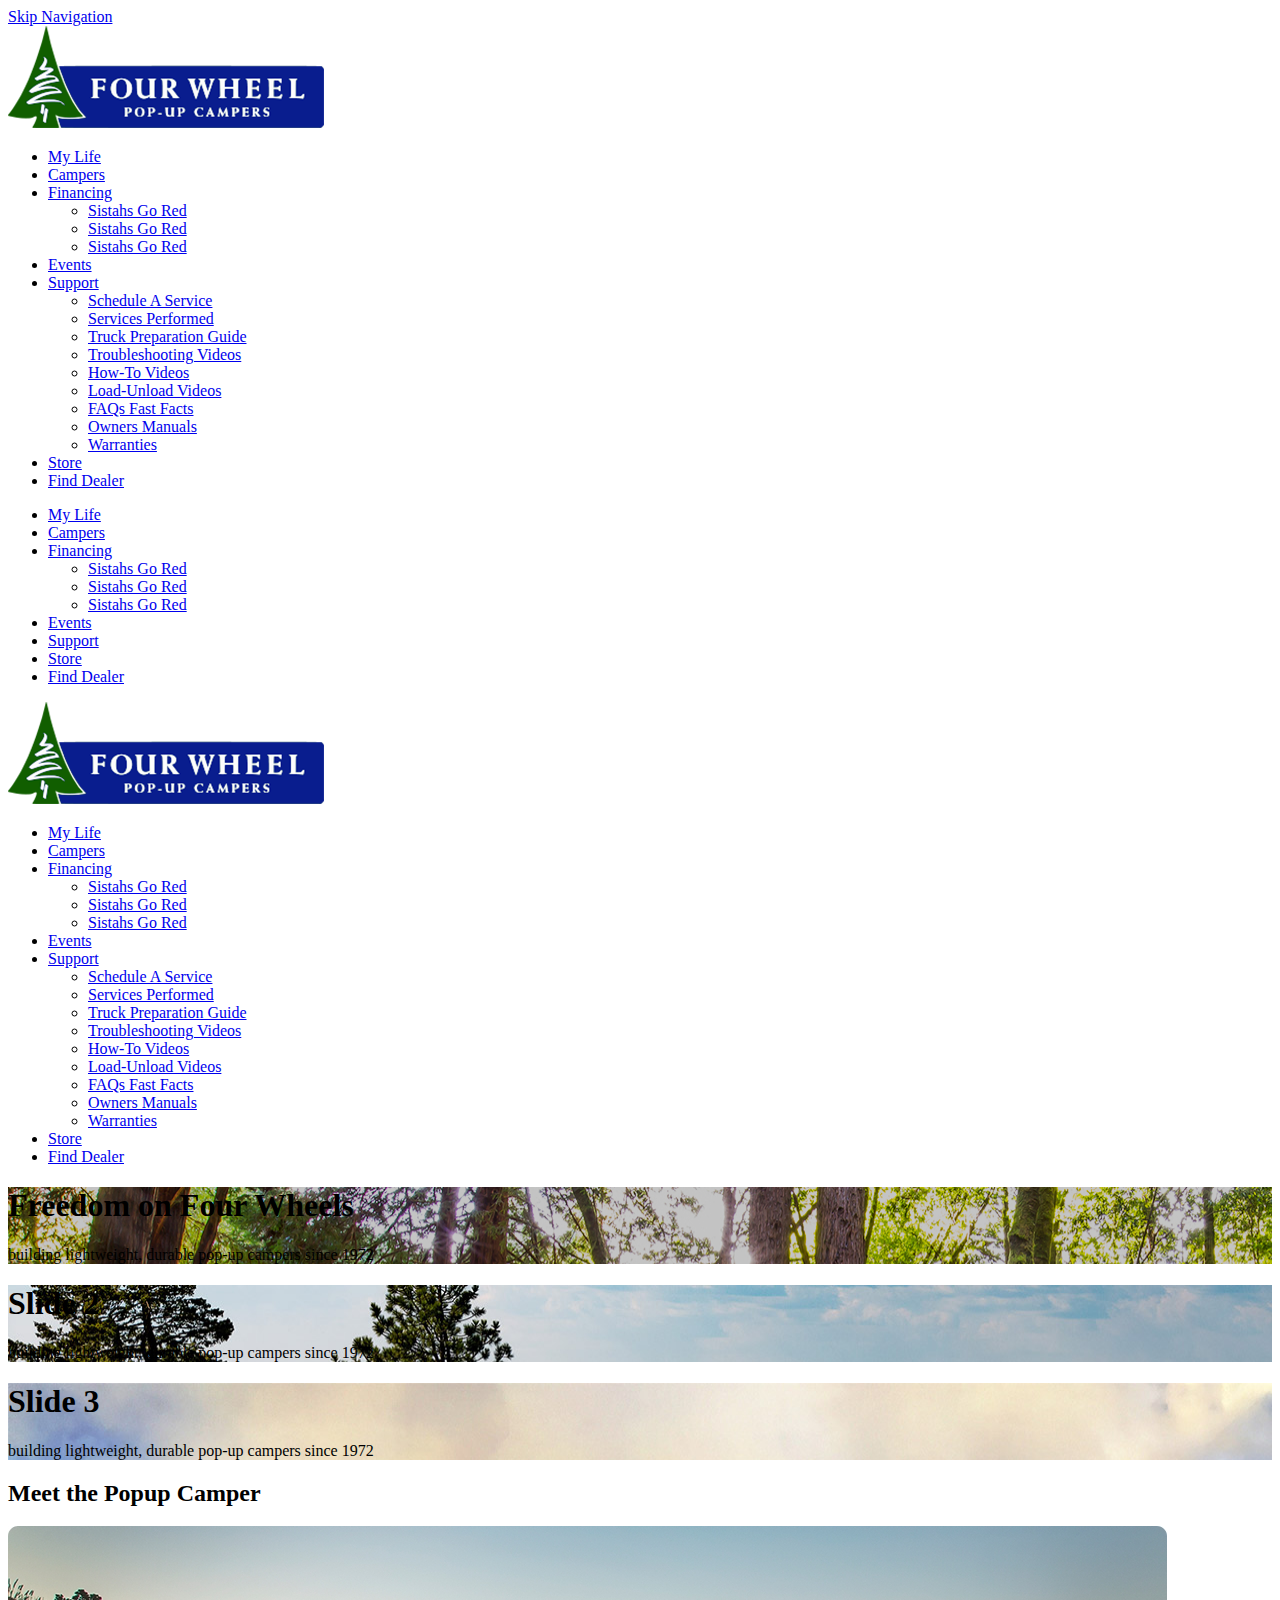
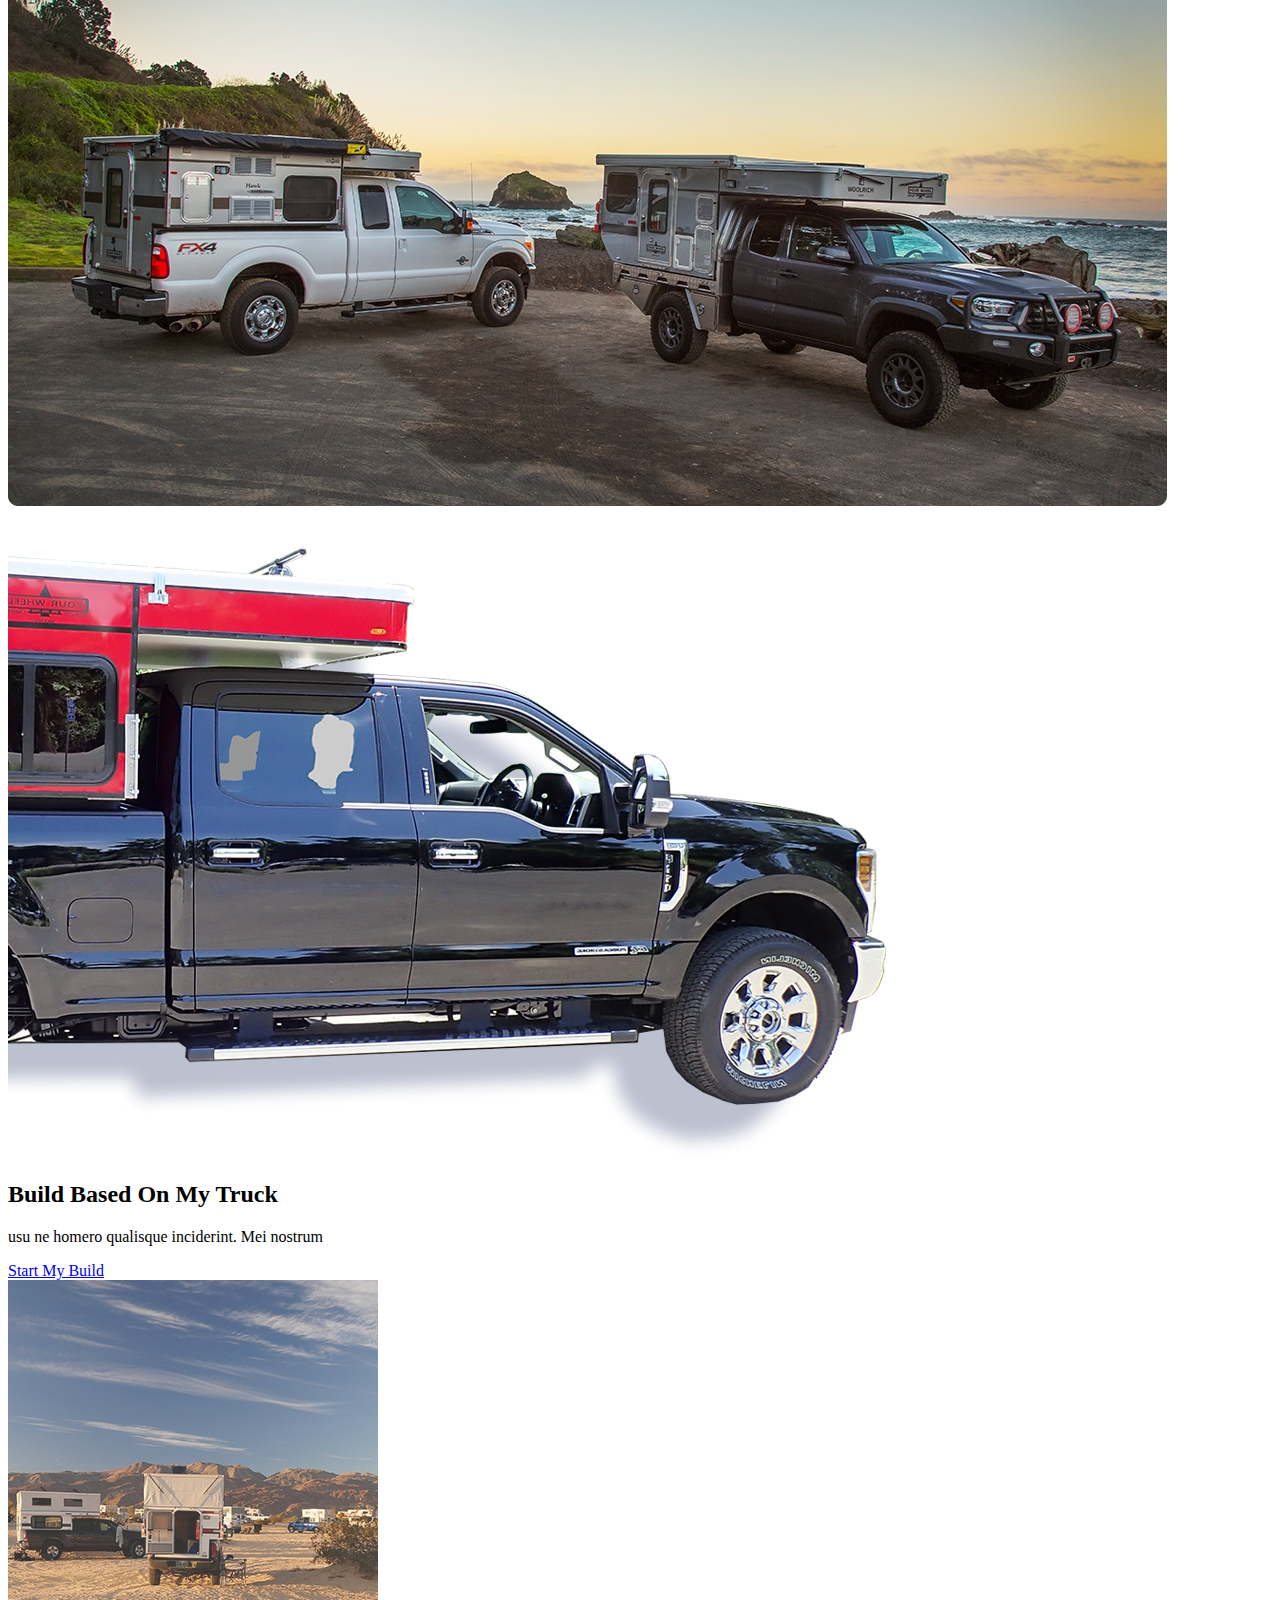
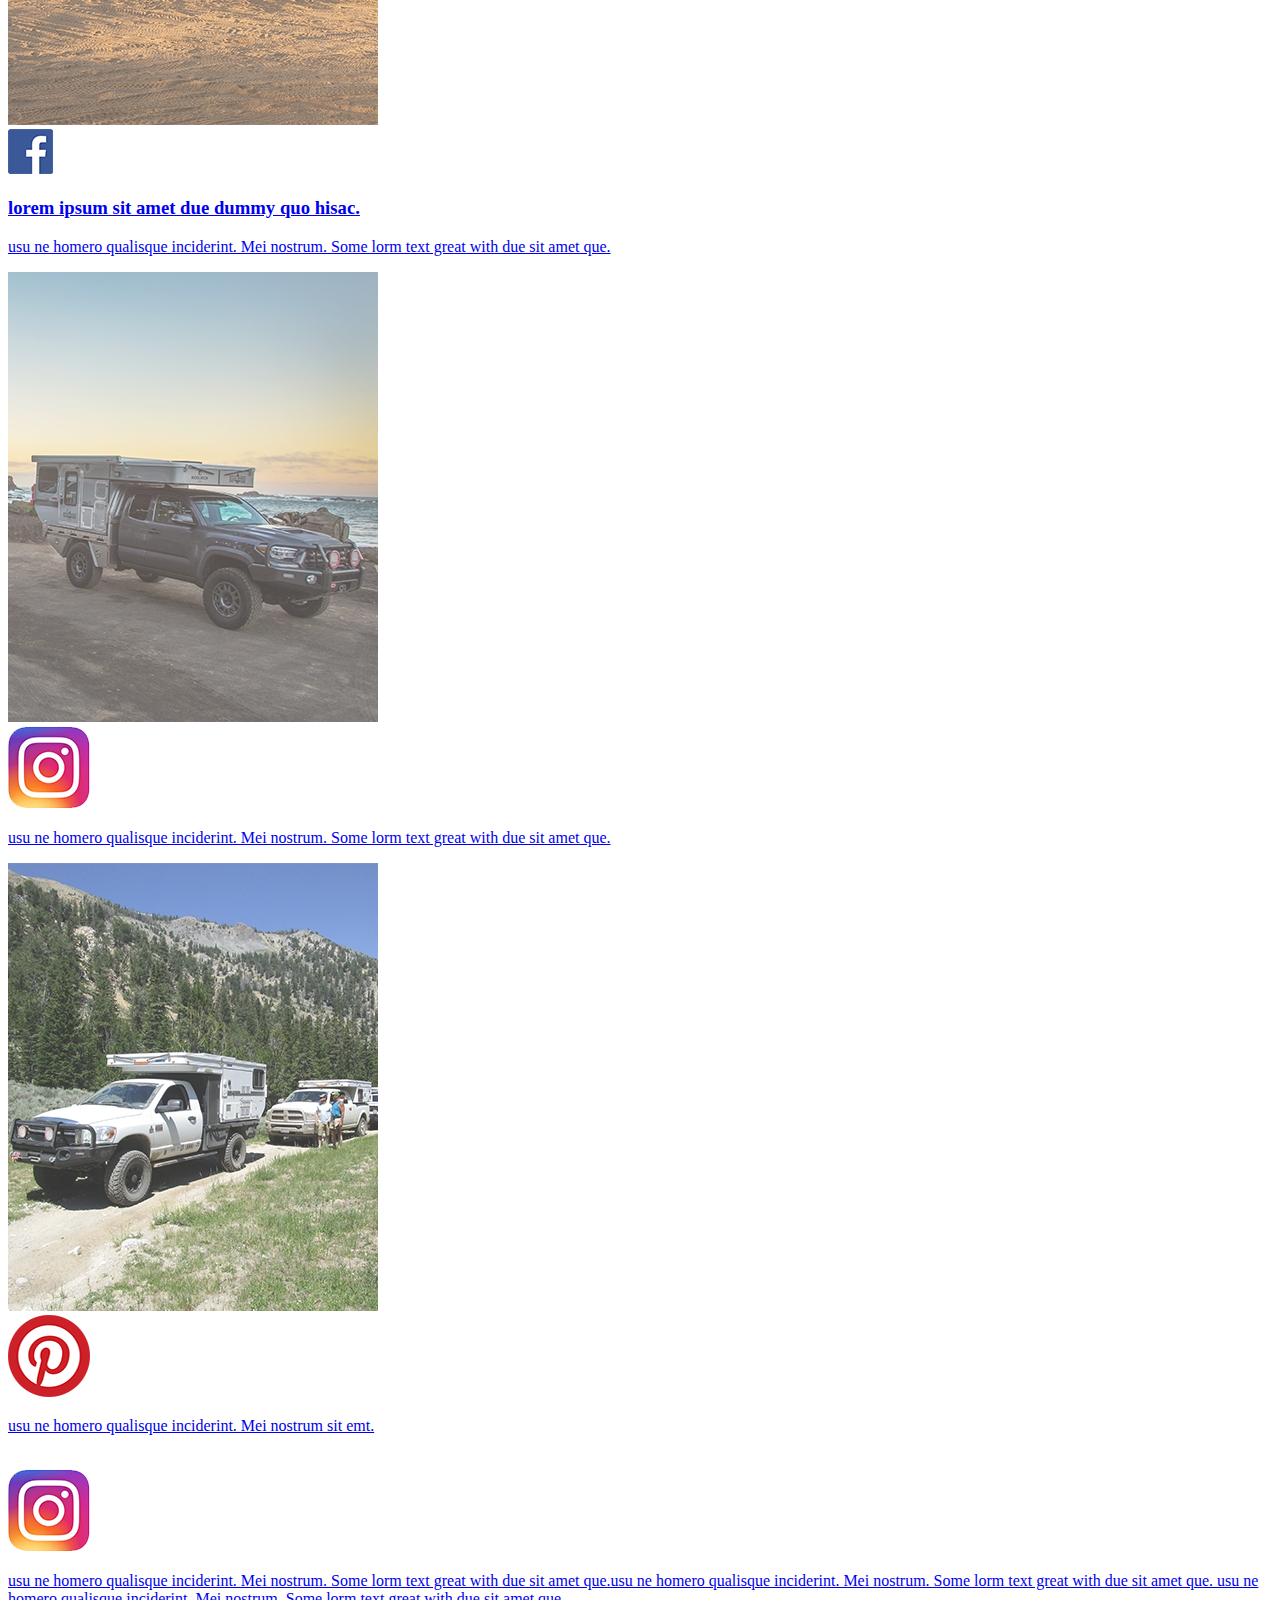
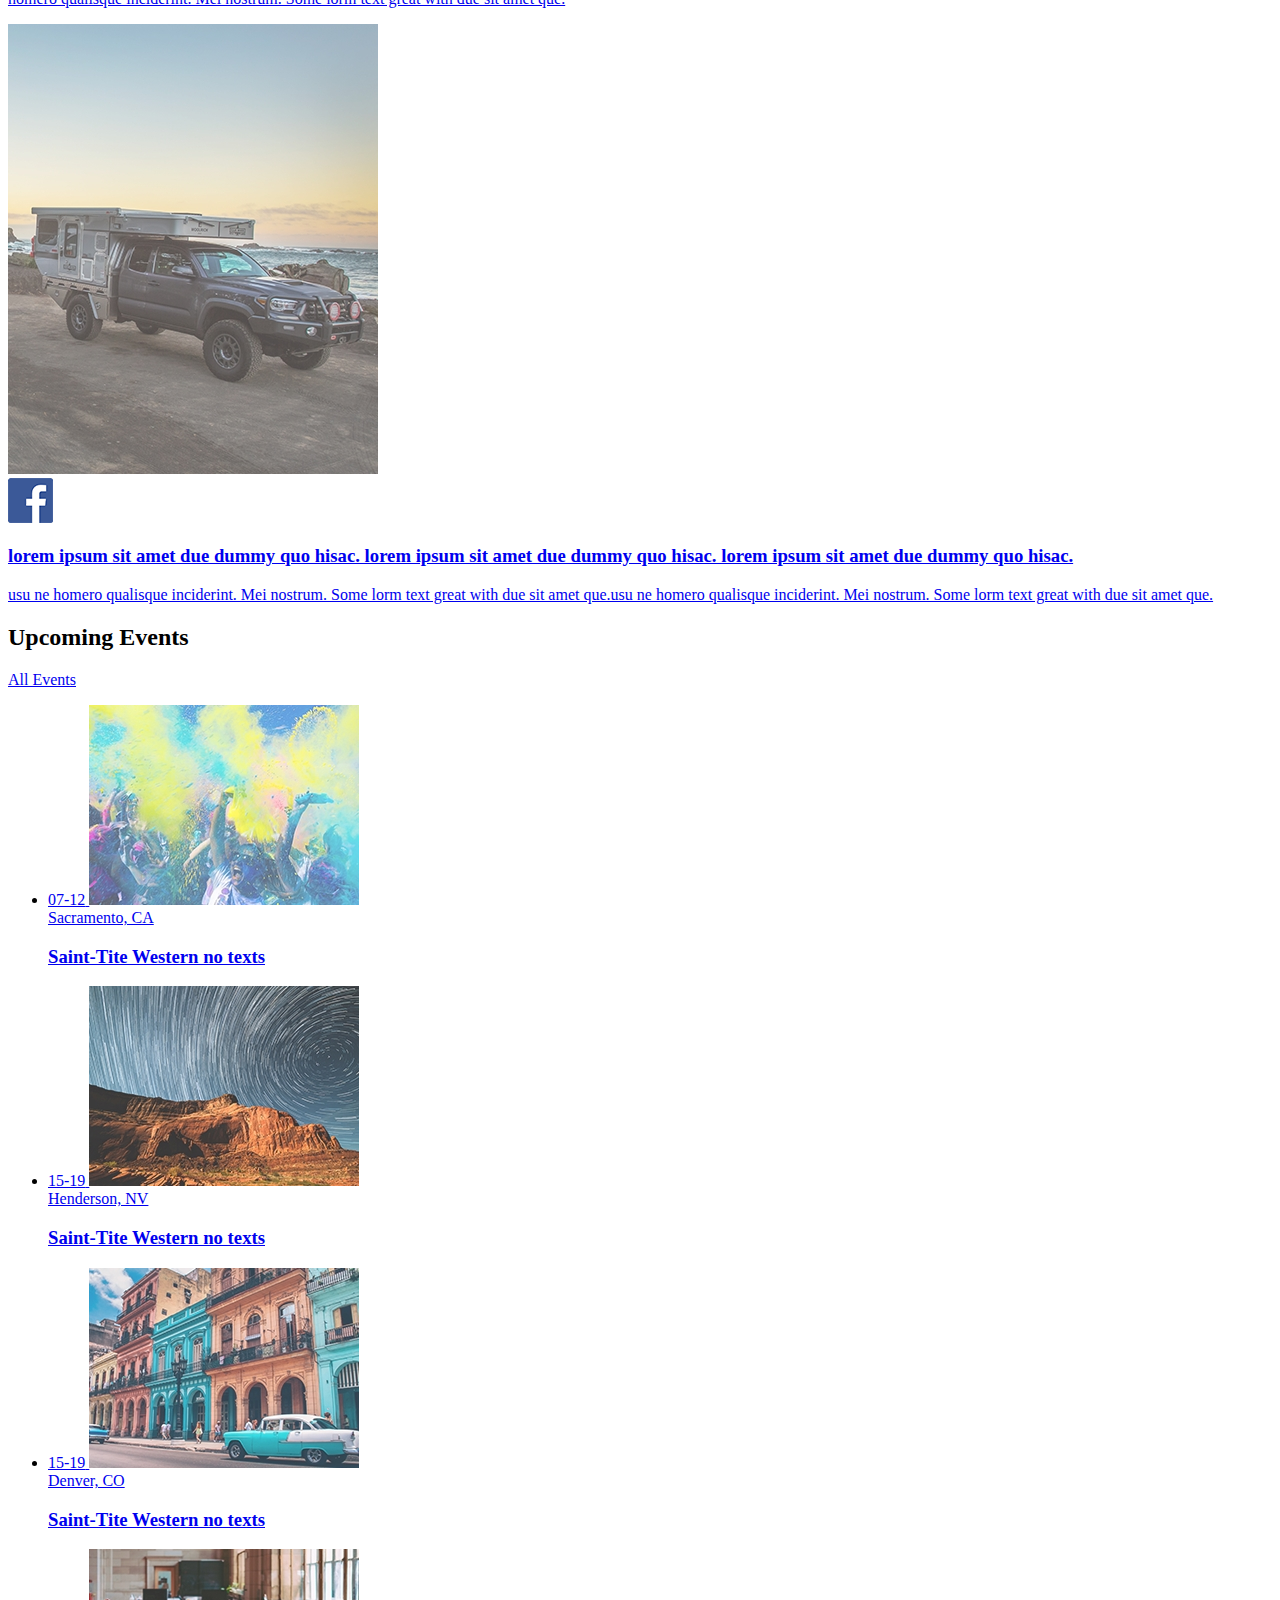
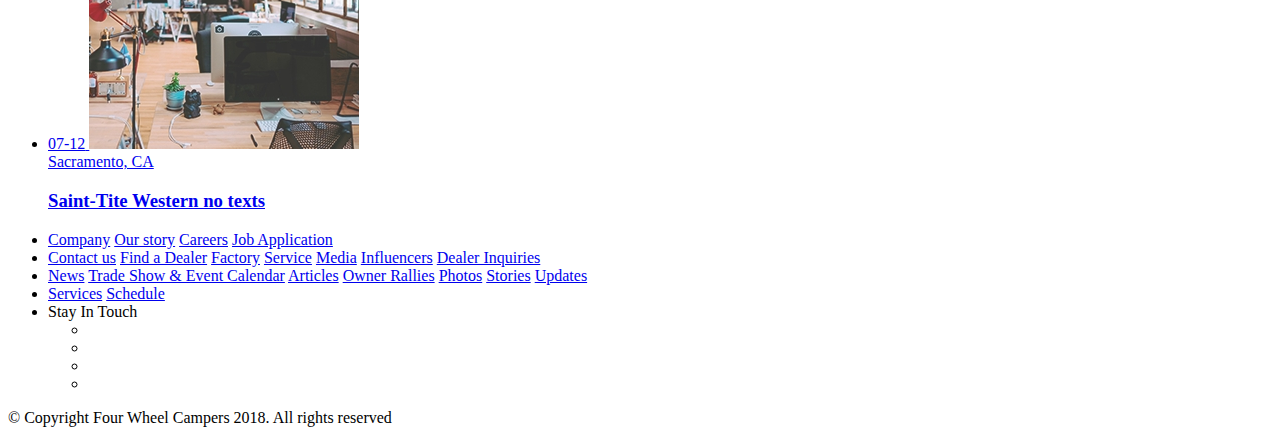
==== commit 6ae99940: "Merge branch 'master' of https://github.com/ihormazurenko/fourwh" ====
--- a/index.html
+++ b/index.html
@@ -25,26 +25,95 @@
         <!-- inserted header -->
 
         <main id="main-content">
-            <section class="section section-hero inverse align-center vertical-line" style="background-image: url(img/banner_bg.jpg)">
-                <div class="container">
-                    <div class="hero-box">
-                        <h1 class="hero-title">Freedom <span>on</span> Four Wheels</h1>
-                        <div class="hero-desc content biggest">
-                            <p>building lightweight, durable pop-up campers since 1972</p>
+            <!--<section class="section section-hero inverse align-center vertical-line" style="background-image: url(img/banner_bg.jpg)">-->
+                <!--<div class="container">-->
+                    <!--<div class="hero-box">-->
+                        <!--<h1 class="hero-title">Freedom <span>on</span> Four Wheels</h1>-->
+                        <!--<div class="hero-desc content biggest">-->
+                            <!--<p>building lightweight, durable pop-up campers since 1972</p>-->
+                        <!--</div>-->
+                    <!--</div>-->
+                <!--</div>-->
+            <!--</section>-->
+
+            <section class="section section-hero slider-hero inverse align-center vertical-line">
+                <div class="swiper-container">
+                    <div class="swiper-wrapper">
+                        <div class="swiper-slide" style="background-image: url(img/banner_bg.jpg)">
+                            <div class="container">
+                                <div class="hero-box">
+                                    <h1 class="hero-title">Freedom <span>on</span> Four Wheels</h1>
+                                    <div class="hero-desc content biggest">
+                                        <p>building lightweight, durable pop-up campers since 1972</p>
+                                    </div>
+                                </div>
+                            </div>
+                        </div>
+                        <div class="swiper-slide" style="background-image: url(img/calendar-hero.jpg)">
+                            <div class="container">
+                                <div class="hero-box">
+                                    <h1 class="hero-title">Slide 2</h1>
+                                    <div class="hero-desc content biggest">
+                                        <p>building lightweight, durable pop-up campers since 1972</p>
+                                    </div>
+                                </div>
+                            </div>
+                        </div>
+                        <div class="swiper-slide" style="background-image: url(img/faq--hero.jpg)">
+                            <div class="container">
+                                <div class="hero-box">
+                                    <h1 class="hero-title">Slide 3</h1>
+                                    <div class="hero-desc content biggest">
+                                        <p>building lightweight, durable pop-up campers since 1972</p>
+                                    </div>
+                                </div>
+                            </div>
                         </div>
                     </div>
-                </div>
-            </section>
-
-            <section class="section section-meet-popup">
+                    <!-- Add Pagination -->
+                    <div class="swiper-pagination"></div>
+                </div>
+            </section>
+
+            <section class="section section-meet-popup slider-mode"><!-- when use slider please add class "slider-mode" -->
                 <div class="container">
                     <h2 class="section-title">Meet the Popup Camper</h2>
-
-                    <a href="https://www.youtube.com/watch?v=MyvZIW8Rd5Y" class="youtube-video">
-                        <div class="video-preview">
-                            <img src="img/WoolrichEdition.jpg" alt="">
-                        </div>
-                    </a>
+                    <!--<a href="https://www.youtube.com/watch?v=MyvZIW8Rd5Y" class="youtube-video">-->
+                        <!--<div class="video-preview">-->
+                            <!--<img src="img/WoolrichEdition.jpg" alt="">-->
+                        <!--</div>-->
+                    <!--</a>-->
+                        <div class="slider-video">
+                            <div class="swiper-container">
+                                <div class="swiper-wrapper">
+                                    <div class="swiper-slide">
+                                        <a href="https://www.youtube.com/watch?v=MyvZIW8Rd5Y" class="youtube-video">
+                                            <div class="video-preview">
+                                                <img src="img/WoolrichEdition.jpg" alt="">
+                                            </div>
+                                        </a>
+                                    </div>
+                                    <div class="swiper-slide">
+                                        <a href="https://www.youtube.com/watch?v=r35VhjA92KU" class="youtube-video">
+                                            <div class="video-preview">
+                                                <img src="https://img.youtube.com/vi/r35VhjA92KU/maxresdefault.jpg" alt="">
+                                            </div>
+                                        </a>
+                                    </div>
+                                    <div class="swiper-slide">
+                                        <a href="https://www.youtube.com/watch?v=Jp23a6OMIuw" class="youtube-video">
+                                            <div class="video-preview">
+                                                <img src="https://img.youtube.com/vi/Jp23a6OMIuw/maxresdefault.jpg" alt="">
+                                            </div>
+                                        </a>
+                                    </div>
+                                </div>
+                                <div class="custom-nav-box">
+                                    <div class="swiper-custom-button-prev"></div>
+                                    <div class="swiper-custom-button-next"></div>
+                                </div>
+                            </div>
+                        </div>
                 </div>
             </section>
 
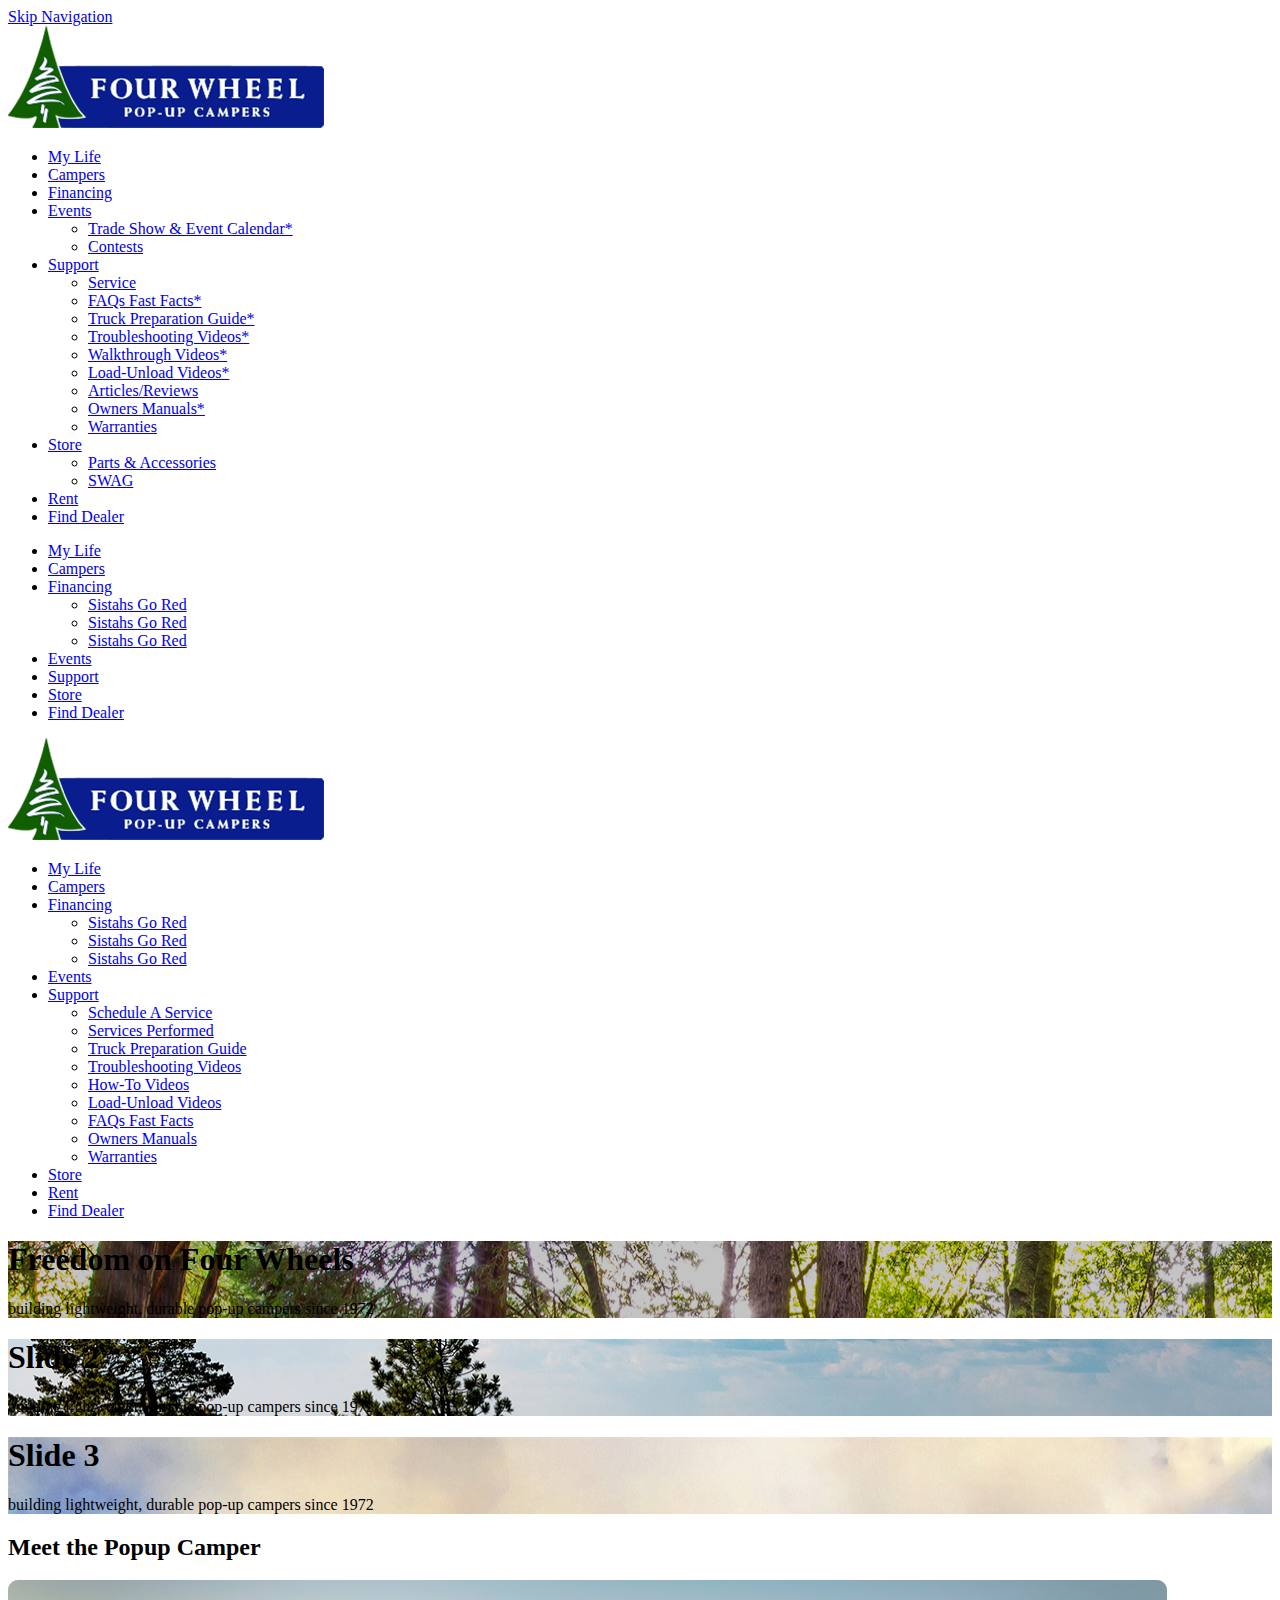
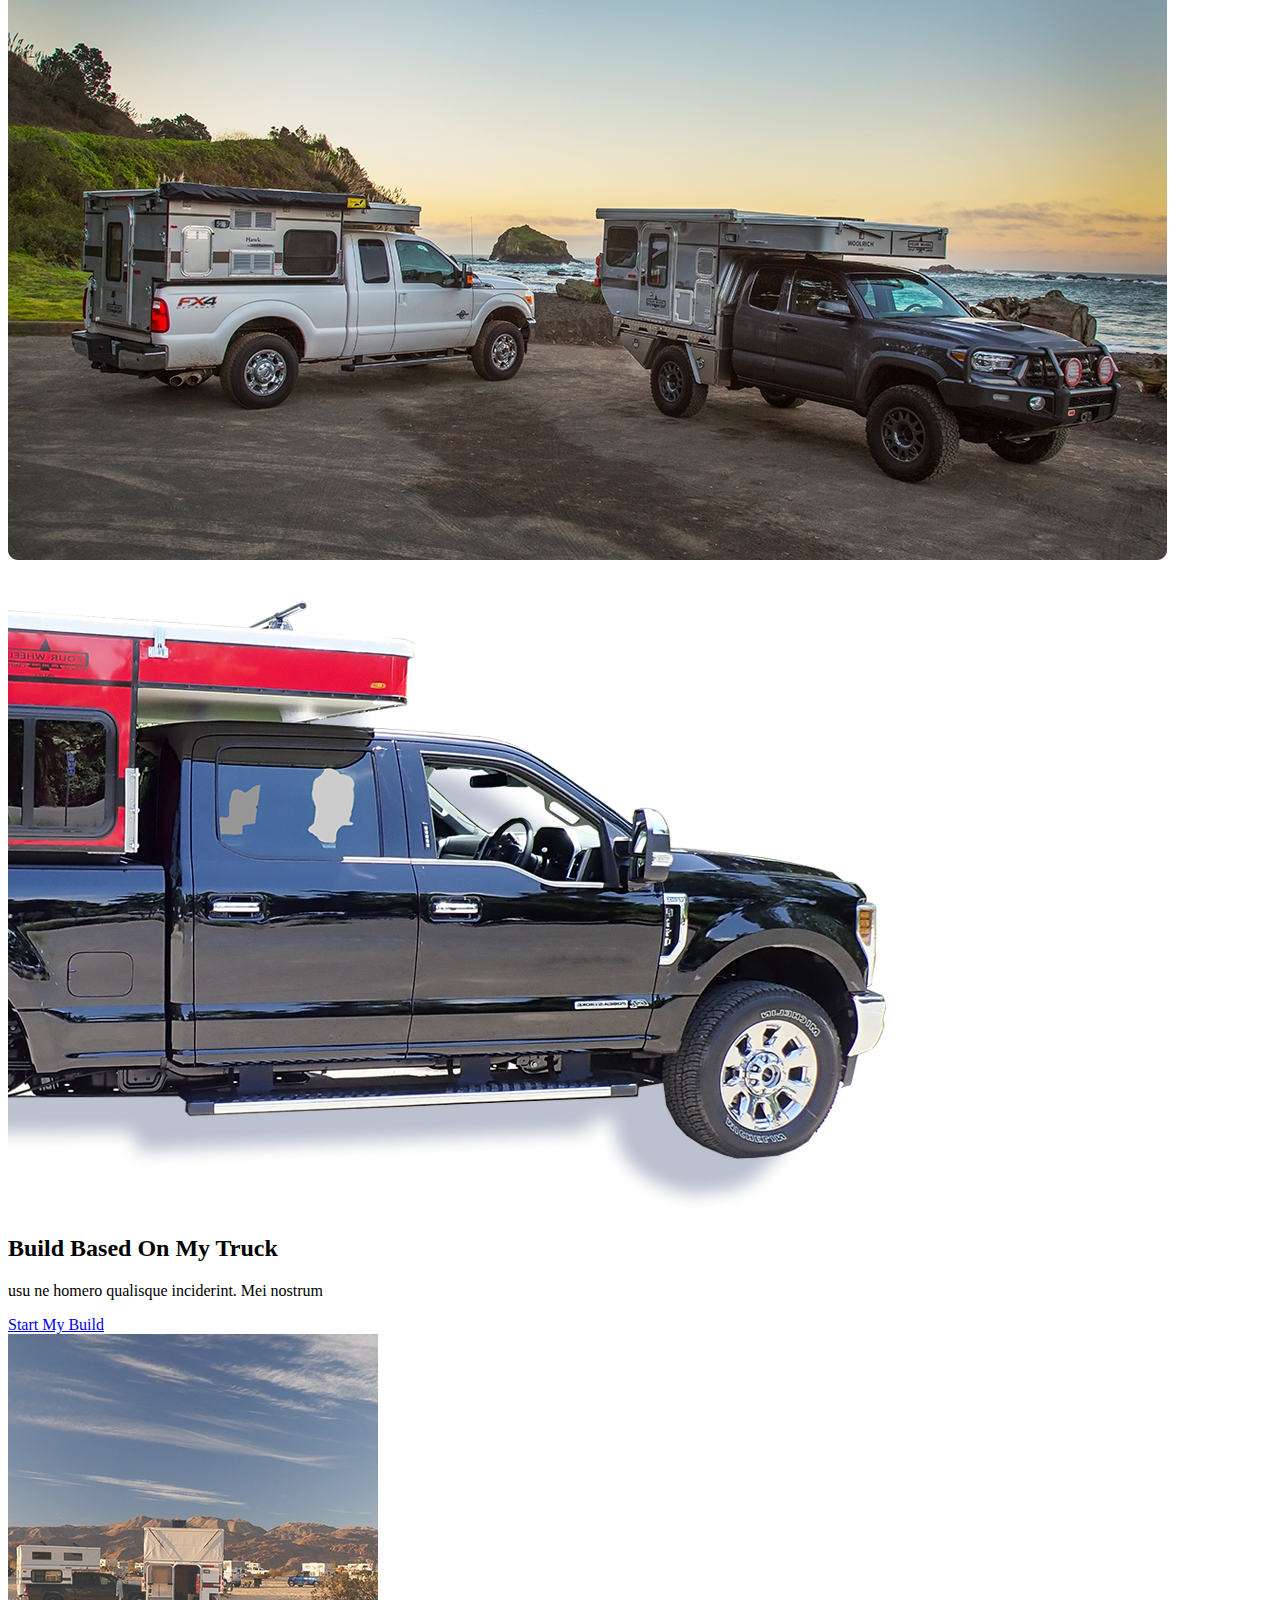
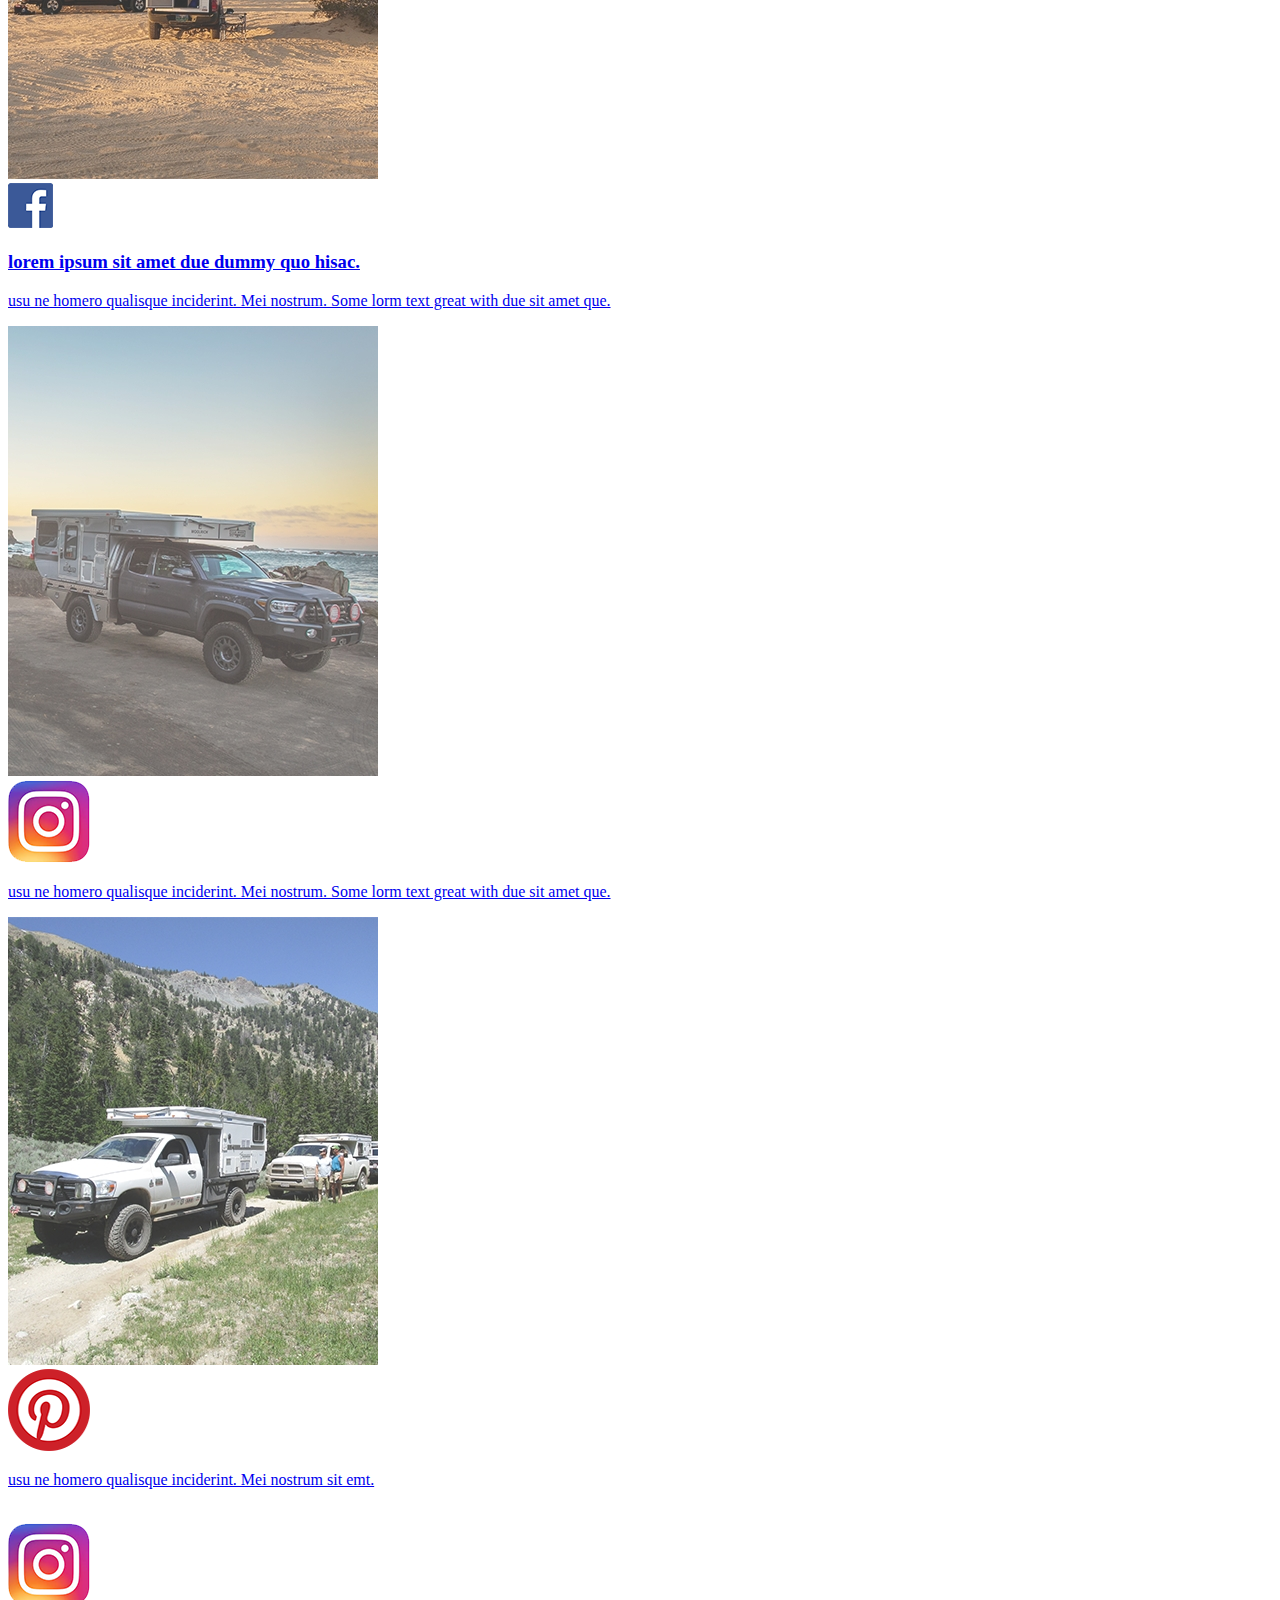
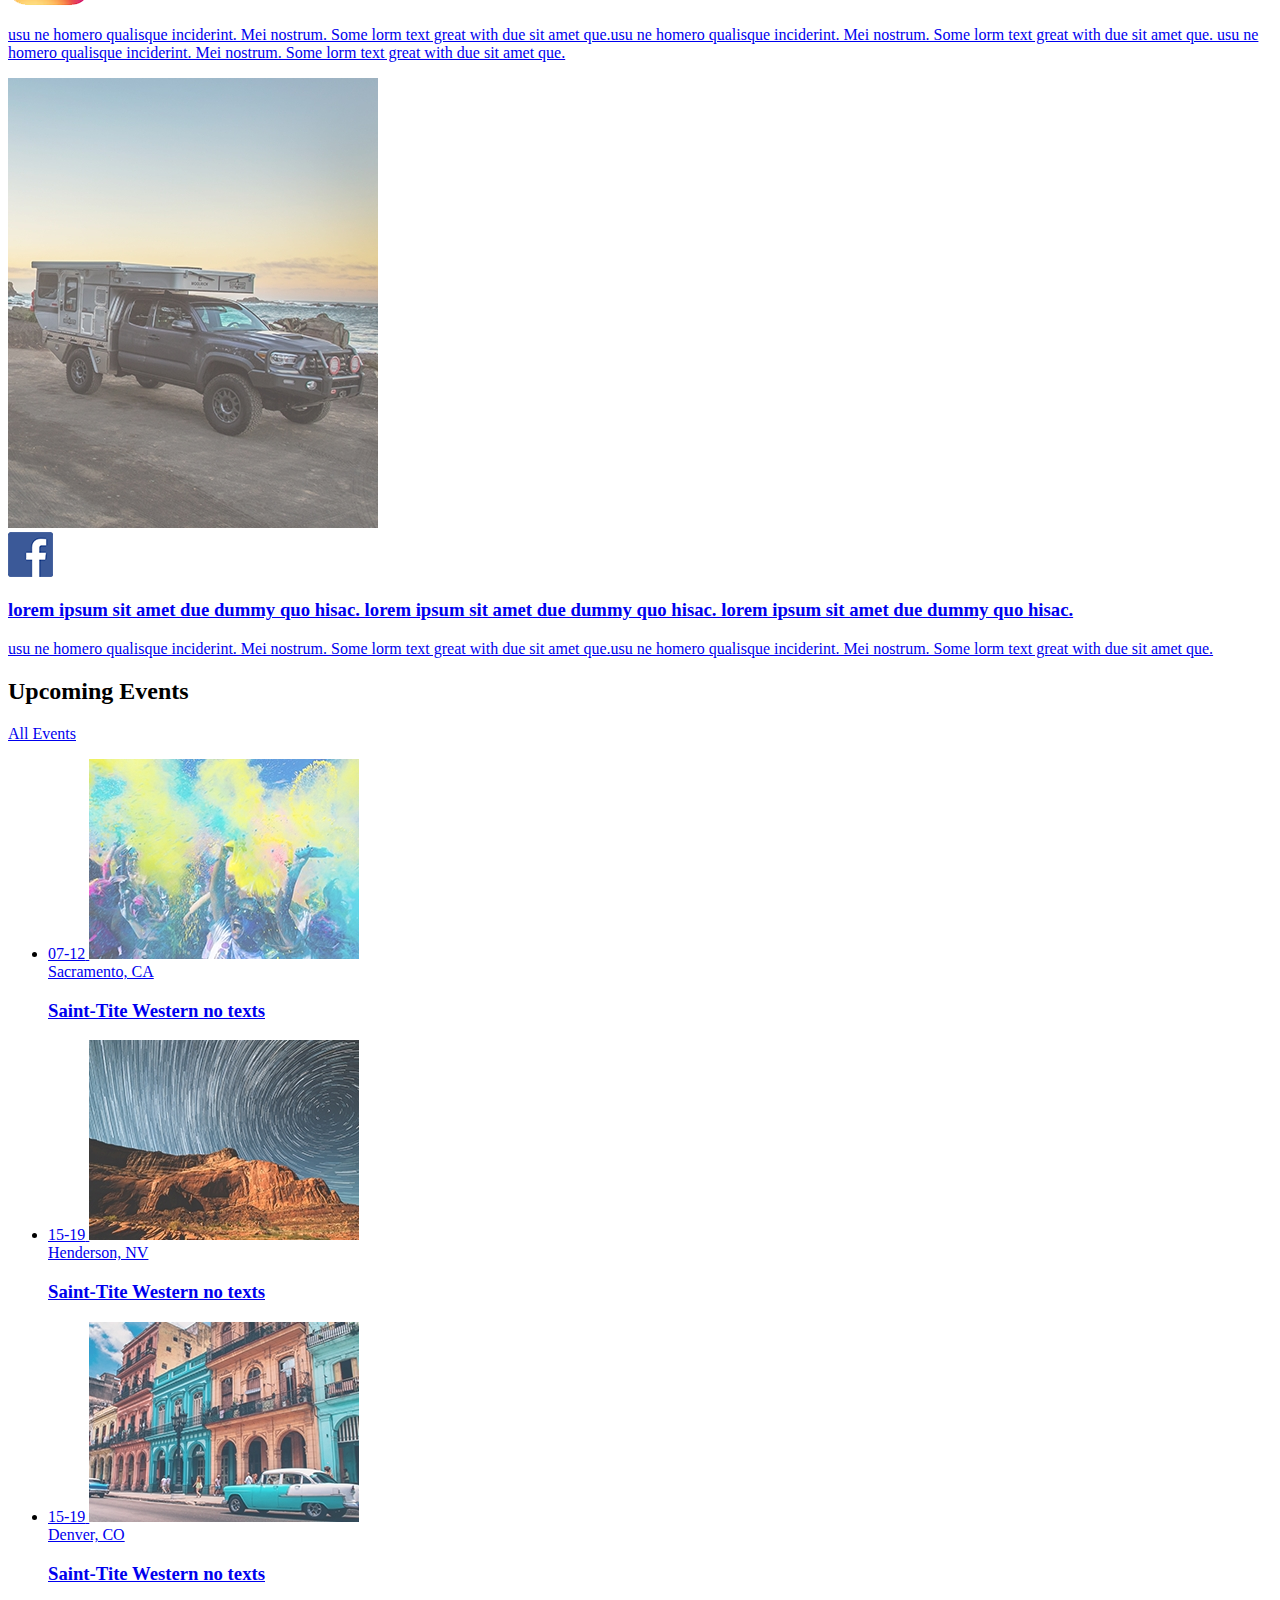
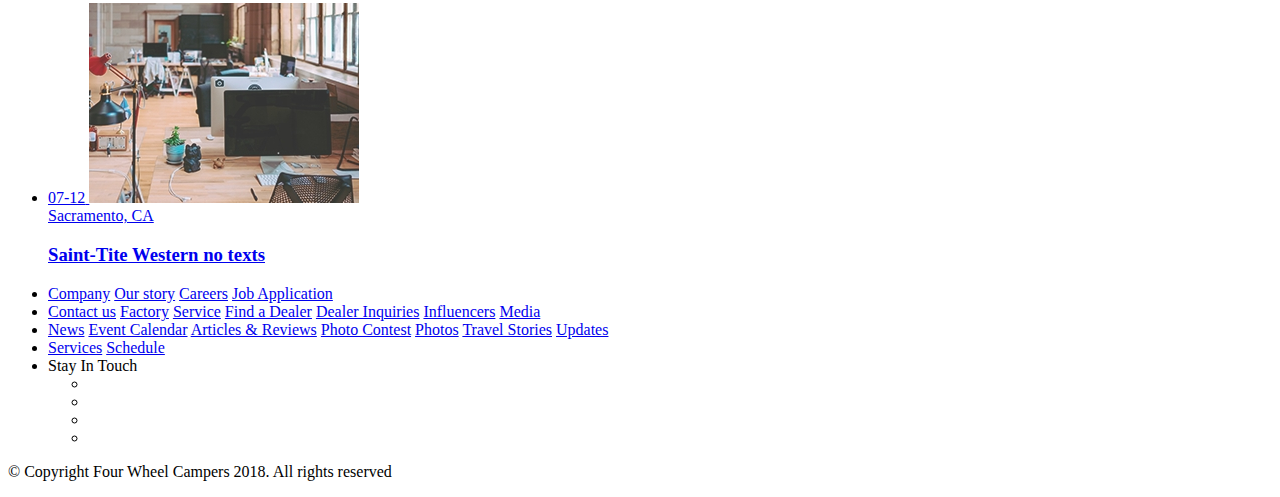
==== commit b1ef289a: "Articles pages" ====
--- a/index.html
+++ b/index.html
@@ -310,6 +310,7 @@
     <script src="//ajax.googleapis.com/ajax/libs/jquery/1.12.4/jquery.min.js"></script>
     <script src="//cdnjs.cloudflare.com/ajax/libs/Swiper/4.4.2/js/swiper.min.js"></script>
     <script src="//cdnjs.cloudflare.com/ajax/libs/smooth-scroll/15.1.0/smooth-scroll.polyfills.min.js"></script>
+    <script src="//cdnjs.cloudflare.com/ajax/libs/jquery.nicescroll/3.7.6/jquery.nicescroll.min.js"></script>
     <script src="assets/js/custom/header-footer.js"></script>
 	<script src="assets/js/magnific.js"></script>
 	<script src="assets/js/custom/scripts.js"></script>
